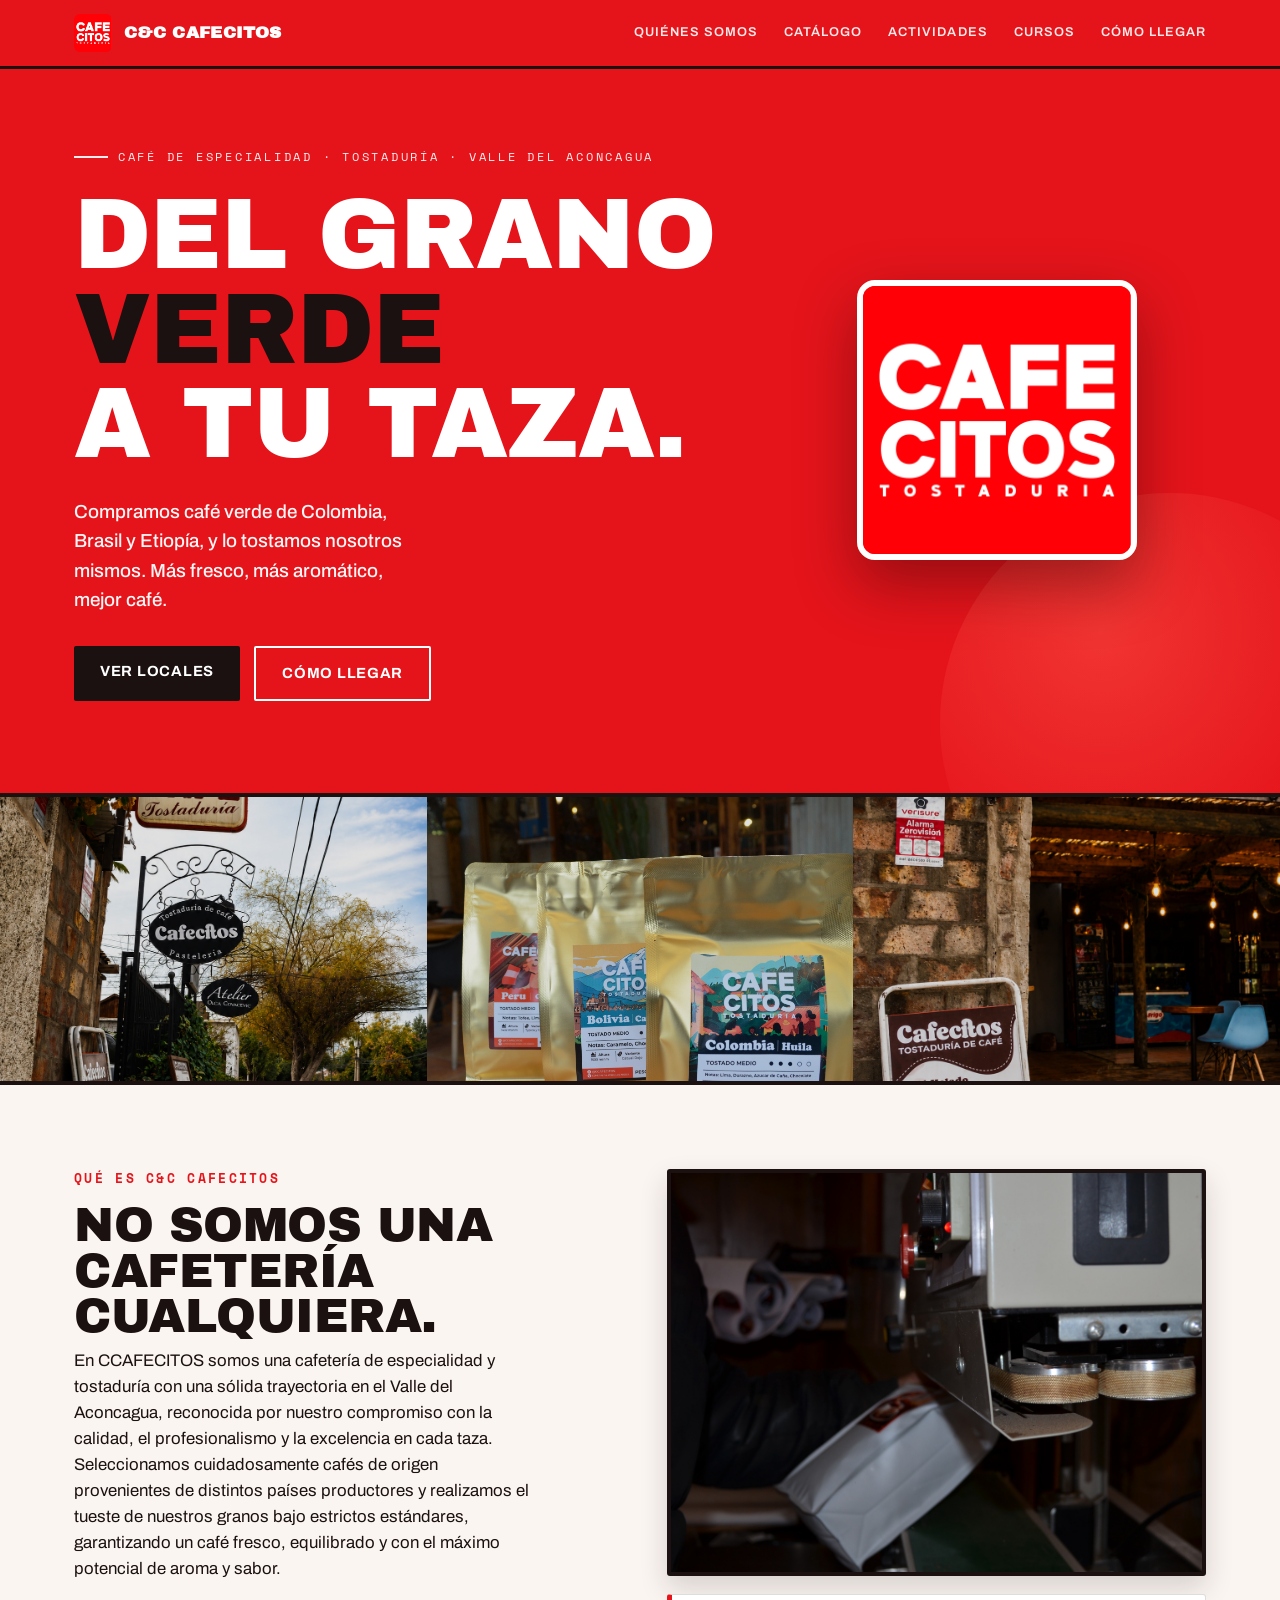
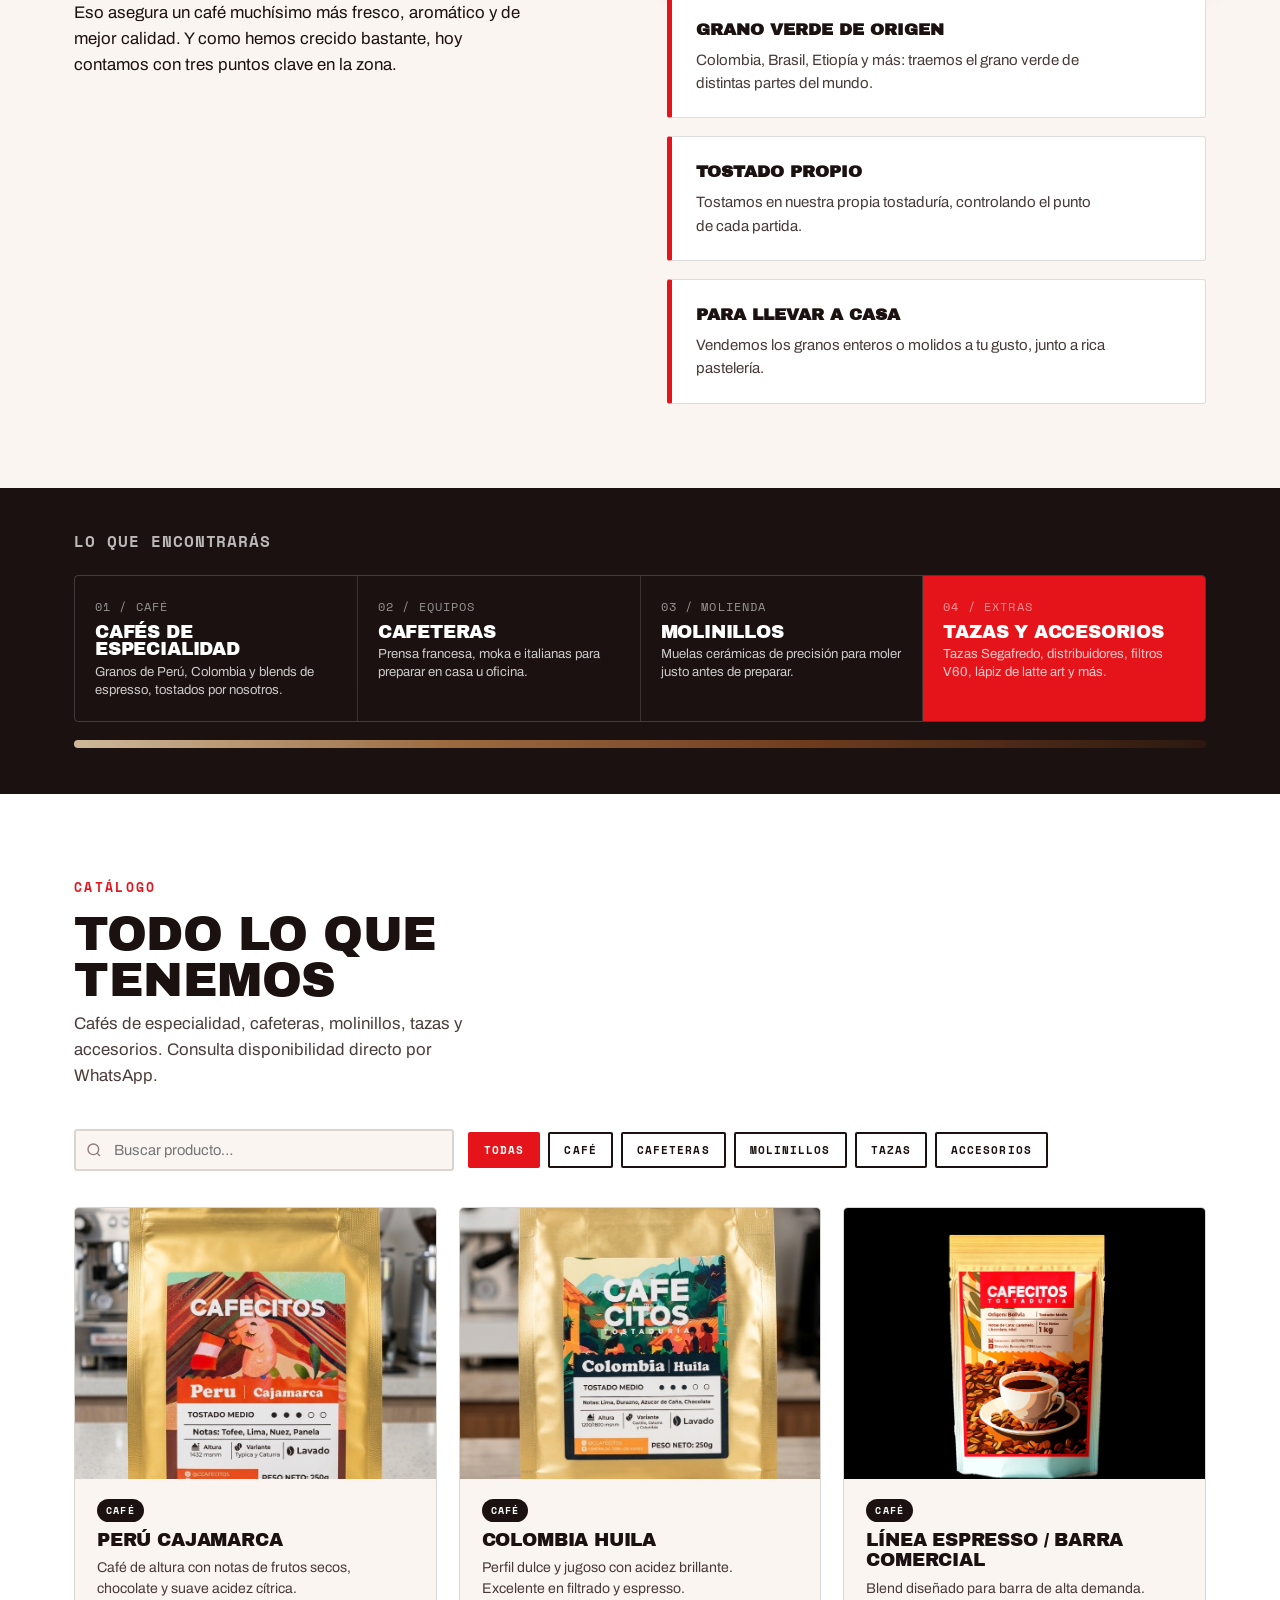
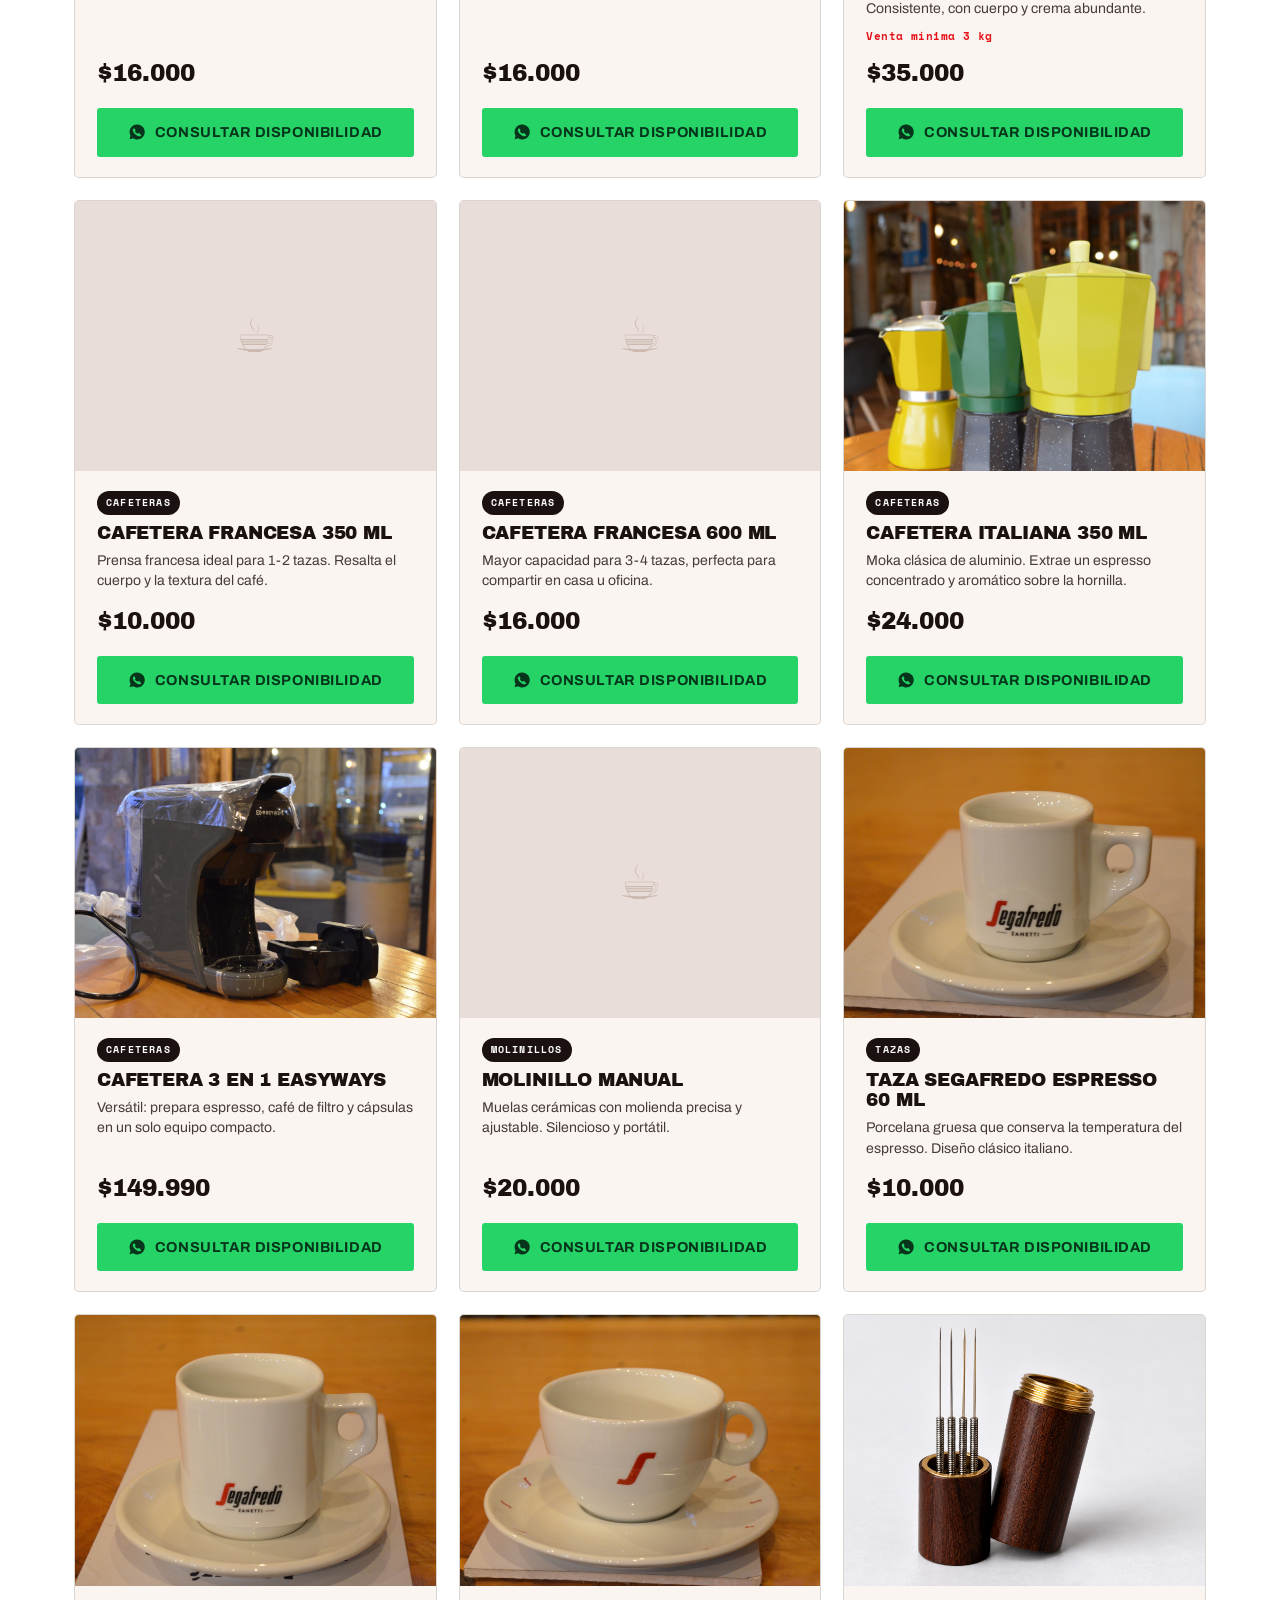
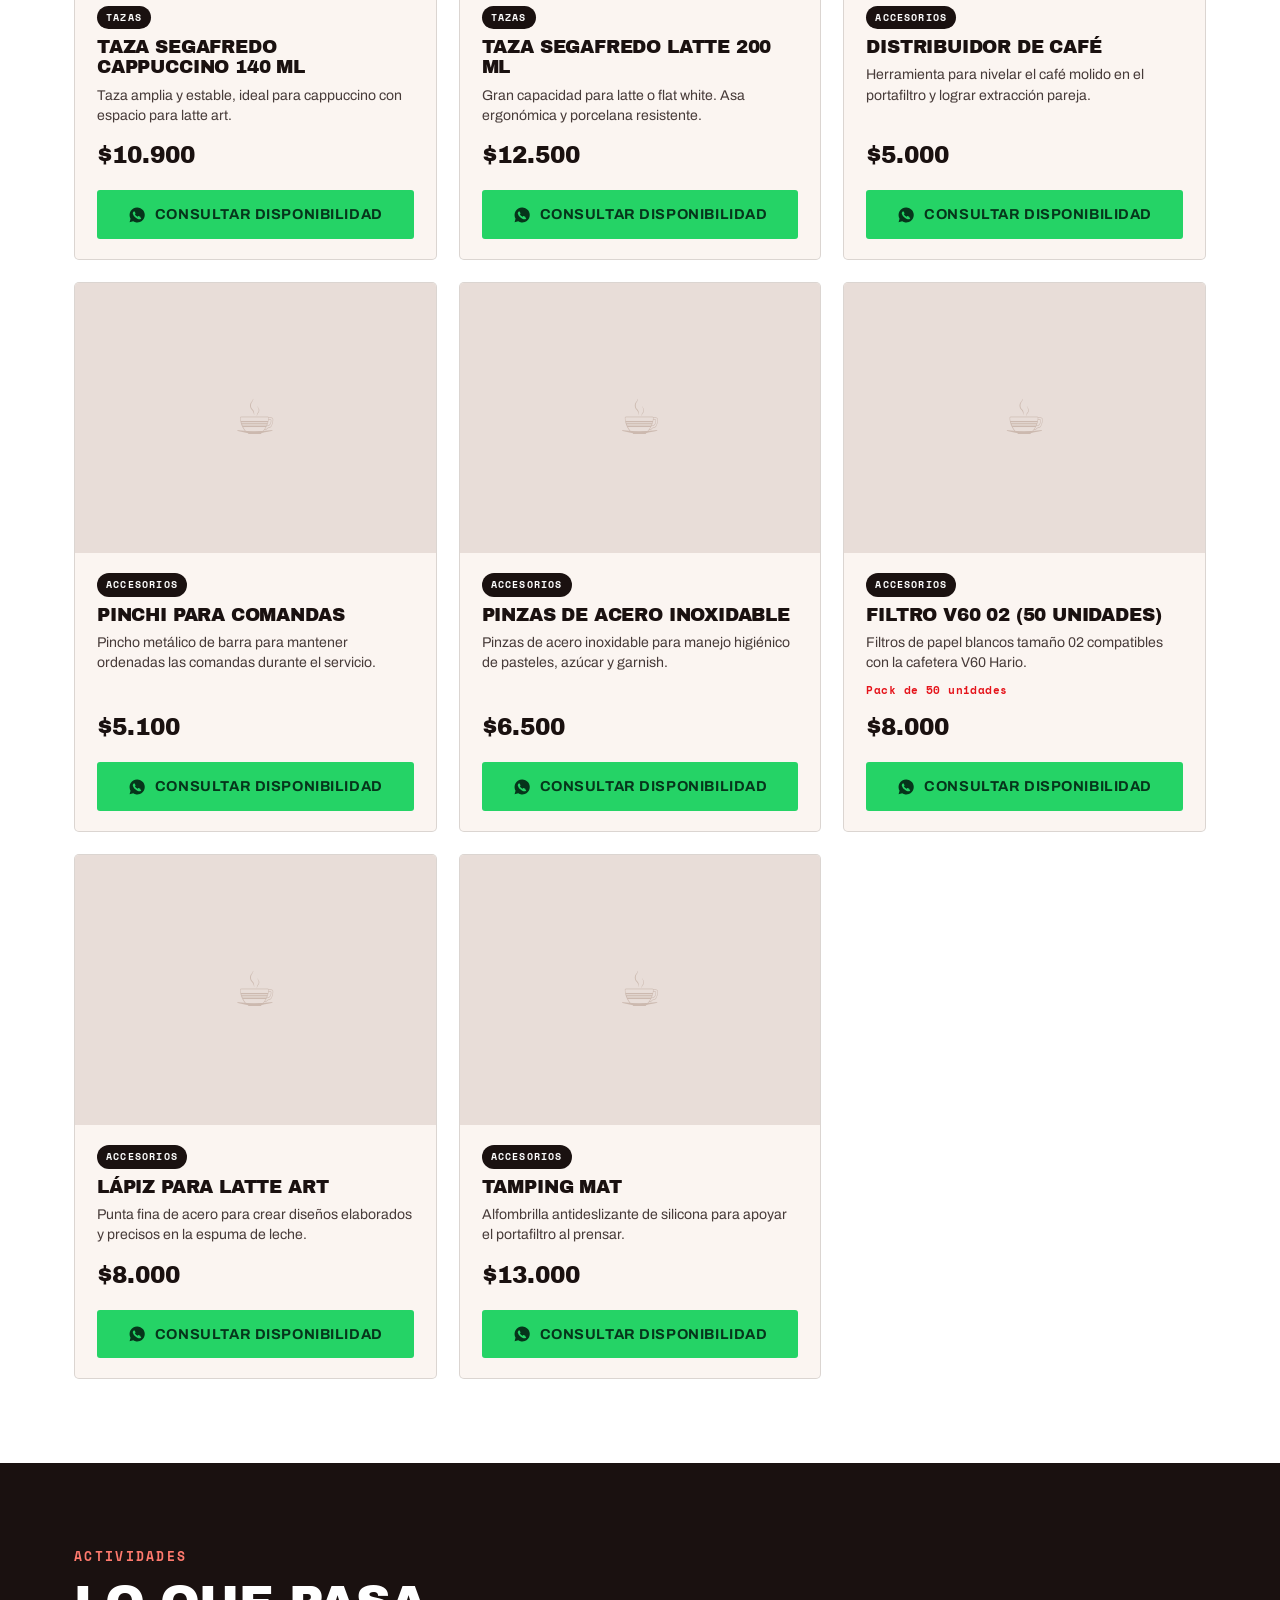
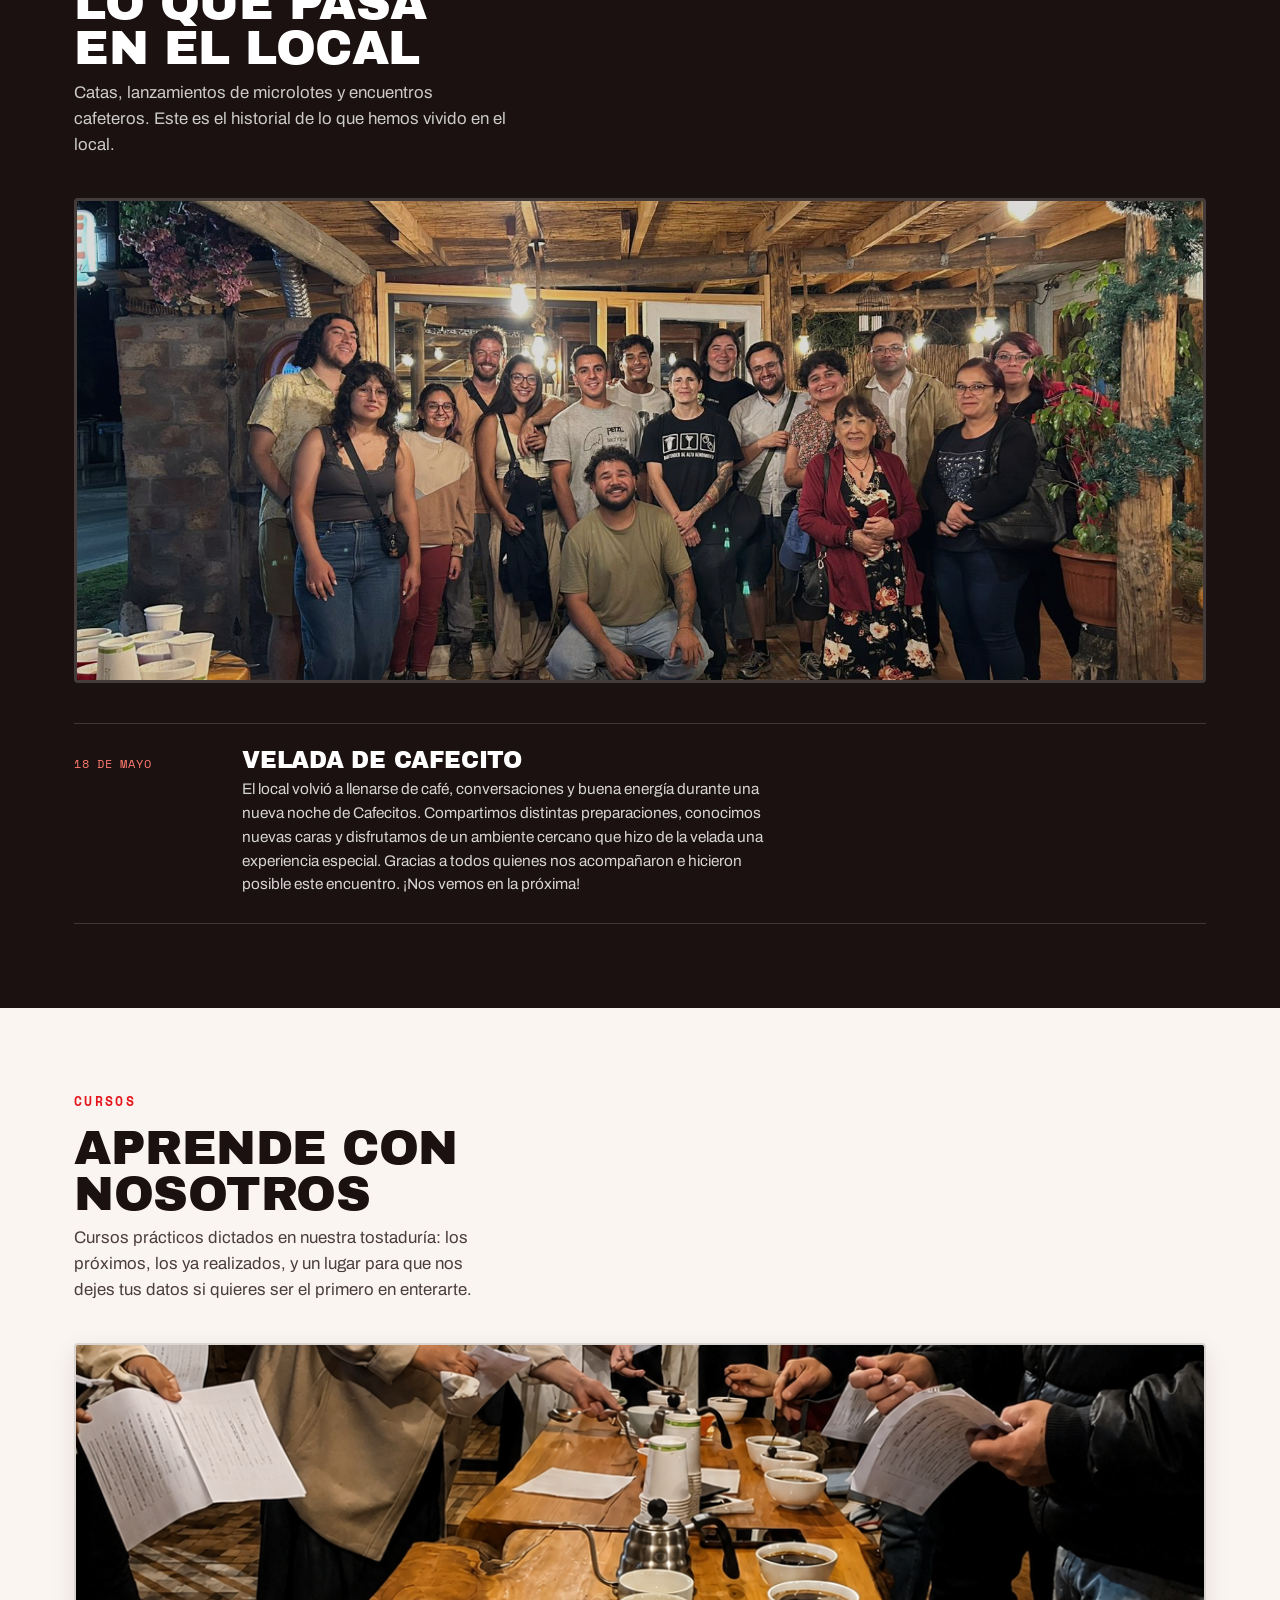
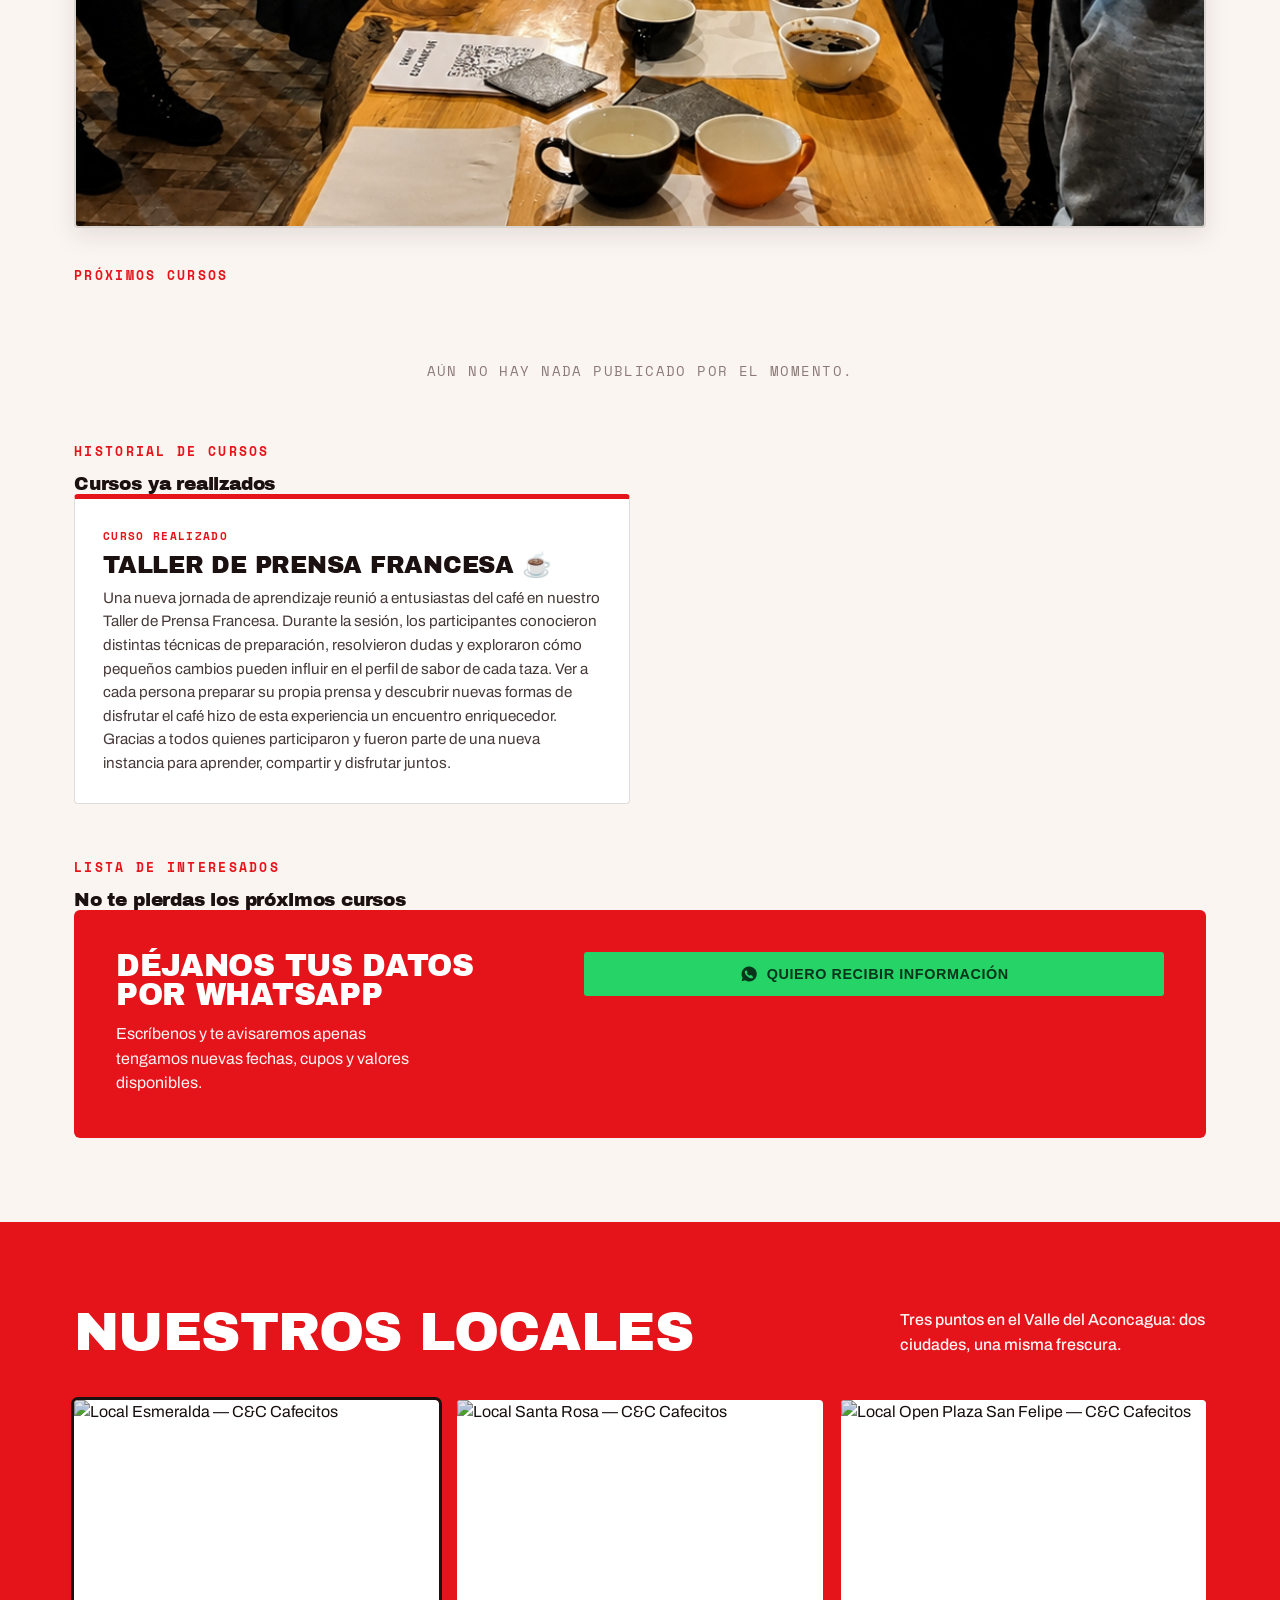
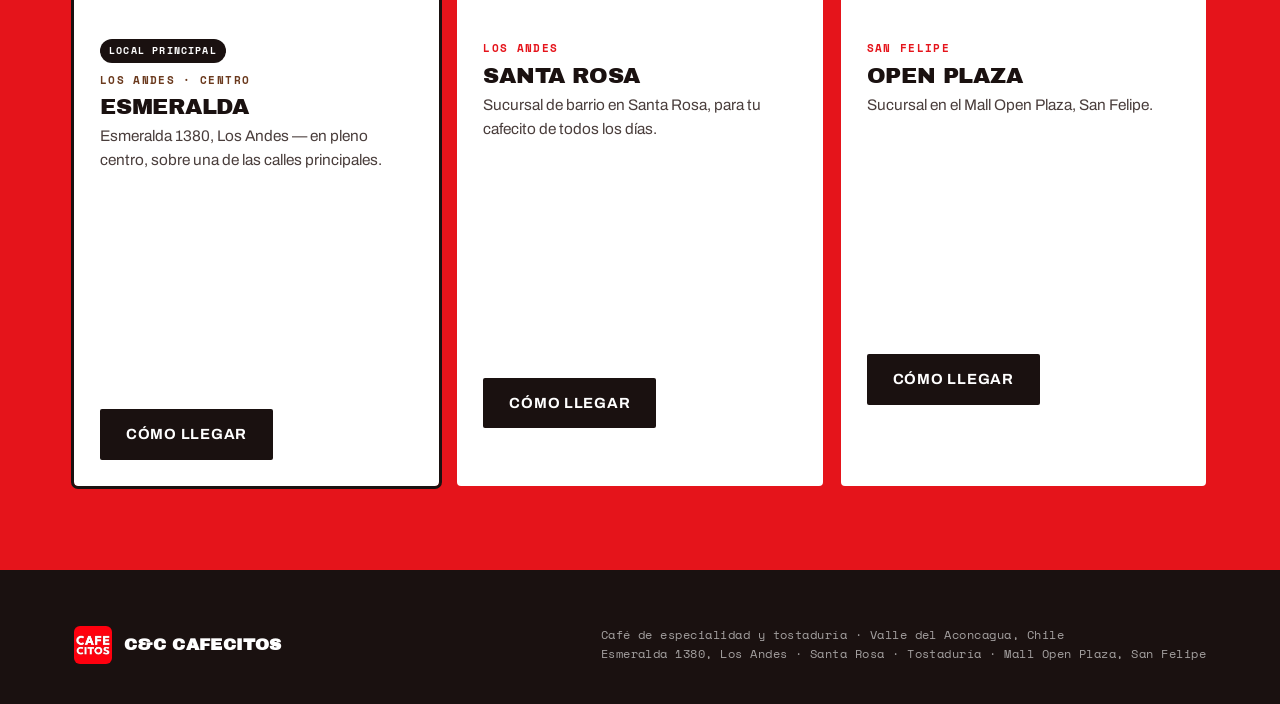
==== index.html @ e80a8861 "yea" ====
<!DOCTYPE html>
<html lang="es">
<head>
<meta charset="UTF-8">
<meta name="viewport" content="width=device-width, initial-scale=1.0">
<title>C&C Cafecitos — Café de especialidad y tostaduría · Valle del Aconcagua</title>
<link rel="preconnect" href="https://fonts.googleapis.com">
<link rel="preconnect" href="https://fonts.gstatic.com" crossorigin>
<link href="https://fonts.googleapis.com/css2?family=Archivo+Black&family=Archivo:wght@400;500;600;700&family=Space+Mono:wght@400;700&display=swap" rel="stylesheet">
<link rel="stylesheet" href="style.css">
  <link rel="icon" type="image/jpeg" href="LOGO.JPG">
</head>
<body>

<nav>
  <div class="wrap">
    <a href="#top" class="brandmark"><img src="LOGO.jpg" alt="CCafecitos"><b>C&amp;C&nbsp;CAFECITOS</b></a>
    <div class="navlinks">
      <a href="#somos">Quiénes somos</a>
      <a href="#catalogo">Catálogo</a>
      <a href="#actividades">Actividades</a>
      <a href="#cursos">Cursos</a>
      <a href="#locales">Cómo llegar</a>
    </div>
  </div>
</nav>


<header id="top">
  <div class="wrap hero-grid">
    <div>
      <div class="eyebrow">Café de especialidad · Tostaduría · Valle del Aconcagua</div>
      <h1><span>Del grano</span><span class="em">verde</span><span>a tu taza.</span></h1>
      <p class="lede">Compramos café verde de Colombia, Brasil y Etiopía, y lo tostamos nosotros mismos. Más fresco, más aromático, mejor café.</p>
      <div class="cta-row">
        <a href="#locales" class="btn btn-solid">Ver locales</a>
        <a href="#mapa" class="btn btn-ghost">Cómo llegar</a>
      </div>
    </div>
    <div class="hero-logo">
      <img src="LOGO.jpg"Logo C&C Cafecitos">
    </div>
  </div>
</header>

<!-- Franja fotográfica entre secciones — reemplaza cada src con tu imagen real -->
<div class="foto-franja" role="img" aria-label="Fotos de C&C Cafecitos">
  <figure>
    <img src="assets/fotos/tienda-01.png" alt="Tostaduría C&C Cafecitos" loading="lazy">
    <figcaption>Tostaduría</figcaption>
  </figure>
  <figure>
    <img src="assets/fotos/tienda-02.jpeg" alt="Interior del local Esmeralda" loading="lazy">
    <figcaption>Local Esmeralda</figcaption>
  </figure>
  <figure>
    <img src="assets/fotos/tienda-03.png" alt="Preparando un espresso en C&C Cafecitos" loading="lazy">
    <figcaption>Barra de espresso</figcaption>
  </figure>
</div>

<section class="section" id="somos">
  <div class="wrap about-grid">
    <div>
      <div class="kicker">Qué es C&amp;C Cafecitos</div>
      <h2>No somos una cafetería cualquiera.</h2>
      <p>En CCAFECITOS somos una cafetería de especialidad y tostaduría con una sólida trayectoria en el Valle del Aconcagua, reconocida por nuestro compromiso con la calidad, el profesionalismo y la excelencia en cada taza. Seleccionamos cuidadosamente cafés de origen provenientes de distintos países productores y realizamos el tueste de nuestros granos bajo estrictos estándares, garantizando un café fresco, equilibrado y con el máximo potencial de aroma y sabor.</p>
      <p>Eso asegura un café muchísimo más fresco, aromático y de mejor calidad. Y como hemos crecido bastante, hoy contamos con tres puntos clave en la zona.</p>
    </div>
    <div>
      <!-- Foto de la tienda — reemplaza src con tu imagen real -->
      <div class="about-foto">
        <img src="assets\fotos\tienda-barra.jpeg" alt="Barra de espresso en C&C Cafecitos" loading="lazy">
      </div>
      <div class="pillars">
        <div class="pill"><h4>Grano verde de origen</h4><p>Colombia, Brasil, Etiopía y más: traemos el grano verde de distintas partes del mundo.</p></div>
        <div class="pill"><h4>Tostado propio</h4><p>Tostamos en nuestra propia tostaduría, controlando el punto de cada partida.</p></div>
        <div class="pill"><h4>Para llevar a casa</h4><p>Vendemos los granos enteros o molidos a tu gusto, junto a rica pastelería.</p></div>
      </div>
    </div>
  </div>
</section>

<section class="origin">
  <div class="wrap">
    <h2>Lo que encontrarás</h2>
    <div class="track">
      <div class="stop"><div class="num">01 / CAFÉ</div><h3>Cafés de especialidad</h3><p>Granos de Perú, Colombia y blends de espresso, tostados por nosotros.</p></div>
      <div class="stop"><div class="num">02 / EQUIPOS</div><h3>Cafeteras</h3><p>Prensa francesa, moka e italianas para preparar en casa u oficina.</p></div>
      <div class="stop"><div class="num">03 / MOLIENDA</div><h3>Molinillos</h3><p>Muelas cerámicas de precisión para moler justo antes de preparar.</p></div>
      <div class="stop"><div class="num">04 / EXTRAS</div><h3>Tazas y accesorios</h3><p>Tazas Segafredo, distribuidores, filtros V60, lápiz de latte art y más.</p></div>
    </div>
    <div class="roastbar" title="Nuestro catálogo completo"></div>
  </div>
</section>

<!-- =====================================================
     CATÁLOGO — productos con búsqueda y filtros por categoría
     Las tarjetas se generan con JavaScript desde el array CATALOGO.
     Para agregar un producto nuevo, añade un objeto al array en el <script>.
     ===================================================== -->
<section class="catalogo" id="catalogo">
  <div class="wrap">
    <div class="sec-head">
      <div class="kicker">Catálogo</div>
      <h2>Todo lo que tenemos</h2>
      <p>Cafés de especialidad, cafeteras, molinillos, tazas y accesorios. Consulta disponibilidad directo por WhatsApp.</p>
    </div>

    <!-- Buscador y filtros de categoría -->
    <div class="cat-controls">
      <div class="cat-search-wrap">
        <svg viewBox="0 0 24 24" aria-hidden="true" focusable="false">
          <circle cx="11" cy="11" r="8"/>
          <line x1="21" y1="21" x2="16.65" y2="16.65"/>
        </svg>
        <input id="cat-search" class="cat-search" type="search"
          placeholder="Buscar producto…" aria-label="Buscar en el catálogo">
      </div>
      <div class="cat-filters" role="group" aria-label="Filtrar por categoría">
        <button class="cat-btn active" onclick="setCatFiltro('Todas',this)">Todas</button>
        <button class="cat-btn" onclick="setCatFiltro('Café',this)">Café</button>
        <button class="cat-btn" onclick="setCatFiltro('Cafeteras',this)">Cafeteras</button>
        <button class="cat-btn" onclick="setCatFiltro('Molinillos',this)">Molinillos</button>
        <button class="cat-btn" onclick="setCatFiltro('Tazas',this)">Tazas</button>
        <button class="cat-btn" onclick="setCatFiltro('Accesorios',this)">Accesorios</button>
      </div>
    </div>

    <!-- Las tarjetas se insertan aquí dinámicamente -->
    <div class="catalogo-grid" id="catalogo-grid" aria-live="polite"></div>
  </div>
</section>

<section class="actividades" id="actividades">
  <div class="wrap">
    <div class="sec-head">
      <div class="kicker" style="color:#ff7a6e">Actividades</div>
      <h2>Lo que pasa en el local</h2>
      <p>Catas, lanzamientos de microlotes y encuentros cafeteros. Este es el historial de lo que hemos vivido en el local.</p>
    </div>
    <!-- Foto panorámica — reemplaza src con tu imagen real -->
    <div class="act-foto">
      <img src="assets/fotos/tienda-cata.jpg" alt="Cata de cafés en C&C Cafecitos" loading="lazy">
    </div>
    <!-- ===================================================================
         HISTORIAL DE EVENTOS — se genera con JavaScript desde el array
         EVENTOS (al final del documento, dentro del <script>).
         Para agregar un nuevo evento, añade un objeto AL PRINCIPIO del
         array EVENTOS. No hace falta tocar este HTML.
         =================================================================== -->
    <div class="act-list" id="eventos-list" aria-live="polite"></div>
  </div>
</section>

<section class="cursos" id="cursos">
  <div class="wrap">
    <div class="sec-head">
      <div class="kicker">Cursos</div>
      <h2>Aprende con nosotros</h2>
      <p>Cursos prácticos dictados en nuestra tostaduría: los próximos, los ya realizados, y un lugar para que nos dejes tus datos si quieres ser el primero en enterarte.</p>
    </div>

    <!-- Foto panorámica — reemplaza src con tu imagen real -->
    <div class="cursos-foto">
      <img src="assets/fotos/tienda-cursos.jpg" alt="Curso de barismo en C&C Cafecitos" loading="lazy">
    </div>

    <!-- =====================================================================
         A. PRÓXIMOS CURSOS — se genera con JavaScript desde el array
         PROXIMOS_CURSOS (dentro del <script>, al final del documento).
         Si el array está vacío se muestra automáticamente el mensaje de
         "no hay cursos programados". Para agregar un curso nuevo, añade un
         objeto al array PROXIMOS_CURSOS. No hace falta tocar este HTML.
         ===================================================================== -->
    <div class="cursos-sub" id="proximos-cursos">
      <div class="cursos-sub-head">
        <div class="kicker">Próximos cursos</div>
      </div>
      <div id="proximos-cursos-wrap" aria-live="polite"></div>
    </div>

    <!-- =====================================================================
         B. HISTORIAL DE CURSOS — se genera con JavaScript desde el array
         HISTORIAL_CURSOS. Para agregar un curso realizado, añade un objeto
         AL PRINCIPIO del array HISTORIAL_CURSOS. No hace falta tocar este HTML.
         ===================================================================== -->
    <div class="cursos-sub" id="historial-cursos">
      <div class="cursos-sub-head">
        <div class="kicker">Historial de cursos</div>
        <h3>Cursos ya realizados</h3>
      </div>
      <div class="curso-grid" id="historial-cursos-grid" aria-live="polite"></div>
    </div>

    <!-- =====================================================================
         C. LISTA DE INTERESADOS — botón grande de WhatsApp con mensaje
         predefinido. El número se edita en la constante WHATSAPP del script.
         ===================================================================== -->
    <div class="cursos-sub" id="interesados">
      <div class="cursos-sub-head">
        <div class="kicker">Lista de interesados</div>
        <h3>No te pierdas los próximos cursos</h3>
      </div>
      <div class="form-card cta">
        <div class="intro">
          <h3>Déjanos tus datos por WhatsApp</h3>
          <p>Escríbenos y te avisaremos apenas tengamos nuevas fechas, cupos y valores disponibles.</p>
        </div>
        <button class="wa block" onclick="interesCursos()">
          <svg viewBox="0 0 24 24"><path d="M12 2a10 10 0 0 0-8.6 15l-1.3 4.7 4.8-1.3A10 10 0 1 0 12 2zm5.8 14.2c-.2.7-1.4 1.3-2 1.4-.5.1-1.1.1-1.8-.1-.4-.1-1-.3-1.6-.6-2.9-1.2-4.7-4.1-4.9-4.3-.1-.2-1.1-1.5-1.1-2.8 0-1.3.7-2 .9-2.2.2-.3.5-.3.7-.3h.5c.2 0 .4 0 .6.5l.8 1.9c.1.2.1.3 0 .5l-.4.6c-.1.2-.3.3-.1.6.1.3.6 1 1.3 1.6.9.8 1.6 1 1.9 1.2.3.1.4.1.6-.1l.6-.7c.2-.2.3-.2.5-.1l1.8.9c.3.1.4.2.5.3.1.2.1.6-.1 1.3z"/></svg>
          Quiero recibir información
        </button>
      </div>
    </div>
  </div>
</section>

<section class="locales" id="locales">
  <a id="mapa" style="display:block;position:relative;top:-80px;visibility:hidden"></a>
  <div class="wrap">
    <div class="head">
      <h2>Nuestros locales</h2>
      <p>Tres puntos en el Valle del Aconcagua: dos ciudades, una misma frescura.</p>
    </div>
    <div class="cards locales-3">

      <div class="card flag has-foto">
        <img class="card-foto" src="assets/fotos/local-esmeralda.jpg" alt="Local Esmeralda — C&C Cafecitos" loading="lazy">
        <div class="card-body">
          <span class="badge">Local principal</span>
          <div class="tag">Los Andes · Centro</div>
          <h3>Esmeralda</h3>
          <div class="addr">Esmeralda 1380, Los Andes — en pleno centro, sobre una de las calles principales.</div>
          <div class="local-map-embed">
            <iframe
              src="https://www.google.com/maps?q=Esmeralda%201380%2C%20Los%20Andes%2C%20Chile&output=embed"
              loading="lazy" referrerpolicy="no-referrer-when-downgrade"
              title="Mapa local Esmeralda 1380, Los Andes"></iframe>
          </div>
          <a class="btn btn-solid local-dir-btn" href="https://www.google.com/maps/dir/?api=1&destination=Esmeralda+1380,+Los+Andes,+Chile" target="_blank" rel="noopener">Cómo llegar</a>
        </div>
      </div>

      <div class="card has-foto">
        <img class="card-foto" src="assets/fotos/local-santarosa.jpg" alt="Local Santa Rosa — C&C Cafecitos" loading="lazy">
        <div class="card-body">
          <div class="tag">Los Andes</div>
          <h3>Santa Rosa</h3>
          <div class="addr">Sucursal de barrio en Santa Rosa, para tu cafecito de todos los días.</div>
          <div class="local-map-embed">
            <iframe
              src="https://www.google.com/maps?q=C%26C+Cafecitos+Santa+Rosa+Los+Andes+Chile&output=embed"
              loading="lazy" referrerpolicy="no-referrer-when-downgrade"
              title="Mapa local Santa Rosa, Los Andes"></iframe>
          </div>
          <a class="btn btn-solid local-dir-btn" href="https://www.google.com/maps/dir/?api=1&destination=C%26C+Cafecitos+Santa+Rosa+Los+Andes+Chile" target="_blank" rel="noopener">Cómo llegar</a>
        </div>
      </div>

      <div class="card has-foto">
        <img class="card-foto" src="assets/fotos/local-openplaza.jpg" alt="Local Open Plaza San Felipe — C&C Cafecitos" loading="lazy">
        <div class="card-body">
          <div class="tag">San Felipe</div>
          <h3>Open Plaza</h3>
          <div class="addr">Sucursal en el Mall Open Plaza, San Felipe.</div>
          <div class="local-map-embed">
            <iframe
              src="https://www.google.com/maps?q=Mall+Open+Plaza+San+Felipe+Chile&output=embed"
              loading="lazy" referrerpolicy="no-referrer-when-downgrade"
              title="Mapa Mall Open Plaza, San Felipe"></iframe>
          </div>
          <a class="btn btn-solid local-dir-btn" href="https://www.google.com/maps/dir/?api=1&destination=Mall+Open+Plaza,+San+Felipe,+Chile" target="_blank" rel="noopener">Cómo llegar</a>
        </div>
      </div>

    </div>
  </div>
</section>

<footer>
  <div class="wrap foot-grid">
    <a href="#top" class="brandmark"><img src="[data-uri]" alt="C&C Cafecitos"><b>C&amp;C CAFECITOS</b></a>
    <div class="small">Café de especialidad y tostaduría · Valle del Aconcagua, Chile<br>Esmeralda 1380, Los Andes · Santa Rosa · Tostaduría · Mall Open Plaza, San Felipe</div>
  </div>
</footer>

<script>
  /* === CONFIGURA AQUÍ TU NÚMERO DE WHATSAPP ===
     Formato internacional sin "+", sin espacios. Chile = 56 + 9 + número.
     Ejemplo: +56 9 1234 5678  ->  '56912345678'                        */
  const WHATSAPP = '56959645371';

  function abrirWA(texto){
    window.open('https://wa.me/' + WHATSAPP + '?text=' + encodeURIComponent(texto), '_blank');
  }
  function pedir(producto){
    abrirWA('¡Hola C&C Cafecitos! Quiero comprar: ' + producto + '. ¿Cómo coordinamos retiro o despacho?');
  }
  function infoCurso(curso){
    abrirWA('¡Hola C&C Cafecitos! Me interesa el curso "' + curso + '". ¿Me cuentan fechas, valor y cupos?');
  }
  /* Botón de la "Lista de interesados": mensaje predefinido y fijo */
  function interesCursos(){
    abrirWA('Hola, me gustaría recibir información sobre los próximos cursos de Cafecitos.');
  }

/* =====================================================
   HISTORIAL DE EVENTOS — array de eventos del local
   Para agregar un evento nuevo, añade un objeto AL PRINCIPIO
   del array (el más reciente siempre va primero):
   {
     fecha:       "Mes AAAA",
     titulo:      "Nombre del evento",
     descripcion: "Breve relato de lo vivido en el evento."
   }
   ===================================================== */
const EVENTOS = [
  {
    fecha:       '18 de mayo',
    titulo:      'Velada de Cafecito',
    descripcion: 'El local volvió a llenarse de café, conversaciones y buena energía durante una nueva noche de Cafecitos. Compartimos distintas preparaciones, conocimos nuevas caras y disfrutamos de un ambiente cercano que hizo de la velada una experiencia especial. Gracias a todos quienes nos acompañaron e hicieron posible este encuentro. ¡Nos vemos en la próxima!'
  }
];

/* Genera el historial de eventos dentro de #eventos-list */
function renderEventos(){
  const cont = document.getElementById('eventos-list');
  cont.innerHTML = EVENTOS.map(function(e){
    return '<div class="act">'
      +   '<div class="when">' + e.fecha + '</div>'
      +   '<div>'
      +     '<h3>' + e.titulo + '</h3>'
      +     '<p>' + e.descripcion + '</p>'
      +   '</div>'
      + '</div>';
  }).join('');
}

/* =====================================================
   PRÓXIMOS CURSOS — array de cursos programados
   Si el array queda vacío ( [] ), se muestra automáticamente
   el mensaje "no tenemos cursos programados".
   Para agregar un curso nuevo, añade un objeto con este formato:
   {
     lvl:         "Nivel inicial" | "Nivel intermedio" | "Avanzado",
     titulo:      "Nombre del curso",
     descripcion: "Breve descripción del curso.",
     facts:       [ ["Etiqueta","Valor"], ["Etiqueta","Valor"] ]
   }
   ===================================================== */
const PROXIMOS_CURSOS = [];

/* Genera los próximos cursos, o el mensaje vacío si no hay ninguno */
function renderProximosCursos(){
  const wrap = document.getElementById('proximos-cursos-wrap');

  if(PROXIMOS_CURSOS.length === 0){
    wrap.innerHTML = '<p class="cat-empty">Aún no hay nada publicado por el momento.</p>';
    return;
  }

  wrap.innerHTML = '<div class="curso-grid">' + PROXIMOS_CURSOS.map(function(c){
    var factsHtml = c.facts.map(function(f){
      return '<span>' + f[0] + ' <b>' + f[1] + '</b></span>';
    }).join('');
    var tituloEscapado = c.titulo.replace(/'/g, "\\'");

    return '<div class="curso">'
      +   '<div class="lvl">' + c.lvl + '</div>'
      +   '<h3>' + c.titulo + '</h3>'
      +   '<p>' + c.descripcion + '</p>'
      +   '<div class="facts">' + factsHtml + '</div>'
      +   '<button class="wa" onclick="infoCurso(\'' + tituloEscapado + '\')">'
      +     _WA_SVG + ' Más info'
      +   '</button>'
      + '</div>';
  }).join('') + '</div>';
}

/* =====================================================
   HISTORIAL DE CURSOS — cursos ya realizados
   Para agregar un curso realizado, añade un objeto AL PRINCIPIO
   del array (el más reciente siempre va primero):
   {
     titulo:      "Nombre del curso",
     descripcion: "Breve relato de cómo fue el curso."
   }
   ===================================================== */
const HISTORIAL_CURSOS = [
  {
    titulo:      'Taller de Prensa Francesa ☕',
    descripcion: 'Una nueva jornada de aprendizaje reunió a entusiastas del café en nuestro Taller de Prensa Francesa. Durante la sesión, los participantes conocieron distintas técnicas de preparación, resolvieron dudas y exploraron cómo pequeños cambios pueden influir en el perfil de sabor de cada taza. Ver a cada persona preparar su propia prensa y descubrir nuevas formas de disfrutar el café hizo de esta experiencia un encuentro enriquecedor. Gracias a todos quienes participaron y fueron parte de una nueva instancia para aprender, compartir y disfrutar juntos.'
  }
];

/* Genera el historial de cursos dentro de #historial-cursos-grid */
function renderHistorialCursos(){
  const grid = document.getElementById('historial-cursos-grid');
  grid.innerHTML = HISTORIAL_CURSOS.map(function(c){
    return '<div class="curso">'
      +   '<div class="lvl">Curso realizado</div>'
      +   '<h3>' + c.titulo + '</h3>'
      +   '<p>' + c.descripcion + '</p>'
      + '</div>';
  }).join('');
}

/* =====================================================
   CATÁLOGO — array de productos
   Para agregar un producto nuevo, añade un objeto con este formato:
   {
     nombre:      "Nombre del producto",
     categoria:   "Café" | "Cafeteras" | "Molinillos" | "Tazas" | "Accesorios",
     descripcion: "Breve descripción del producto.",
     precio:      "$XX.XXX",
     imagen:      "assets/catalogo/nombre-del-archivo.jpg",
     nota:        "Texto adicional opcional (ej: venta mínima, pack, etc.)"
   }
   ===================================================== */
const CATALOGO = [

  /* — CAFÉS — */
  {
    nombre:      'Perú Cajamarca',
    categoria:   'Café',
    descripcion: 'Café de altura con notas de frutos secos, chocolate y suave acidez cítrica.',
    precio:      '$16.000',
    imagen:      'assets/fotos/perucajamarca.jpeg',
    nota:        ''
  },
  {
    nombre:      'Colombia Huila',
    categoria:   'Café',
    descripcion: 'Perfil dulce y jugoso con acidez brillante. Excelente en filtrado y espresso.',
    precio:      '$16.000',
    imagen:      'assets/fotos/colombiahuila.jpeg',
    nota:        ''
  },
  {
    nombre:      'Línea Espresso / Barra Comercial',
    categoria:   'Café',
    descripcion: 'Blend diseñado para barra de alta demanda. Consistente, con cuerpo y crema abundante.',
    precio:      '$35.000',
    imagen:      'assets/fotos/cafebolivia2.jpeg',
    nota:        'Venta mínima 3 kg'
  },

  /* — CAFETERAS — */
  {
    nombre:      'Cafetera Francesa 350 ml',
    categoria:   'Cafeteras',
    descripcion: 'Prensa francesa ideal para 1-2 tazas. Resalta el cuerpo y la textura del café.',
    precio:      '$10.000',
    imagen:      'https://amazonaws.ipos.mx/fotos/4135/producto/m_t_ebe4a63bec6143b4ab206f293e58f546_29012026080558.jpg',
    nota:        ''
  },
  {
    nombre:      'Cafetera Francesa 600 ml',
    categoria:   'Cafeteras',
    descripcion: 'Mayor capacidad para 3-4 tazas, perfecta para compartir en casa u oficina.',
    precio:      '$16.000',
    imagen:      'https://http2.mlstatic.com/D_NQ_NP_661719-MLC92294471218_092025-O.webp',
    nota:        ''
  },
  {
    nombre:      'Cafetera Italiana 350 ml',
    categoria:   'Cafeteras',
    descripcion: 'Moka clásica de aluminio. Extrae un espresso concentrado y aromático sobre la hornilla.',
    precio:      '$24.000',
    imagen:      'assets/fotos/cafeteraitaliana.jpeg',
    nota:        ''
  },
  {
    nombre:      'Cafetera 3 en 1 EasyWays ',
    categoria:   'Cafeteras',
    descripcion: 'Versátil: prepara espresso, café de filtro y cápsulas en un solo equipo compacto.',
    precio:      '$149.990',
    imagen:      'assets/fotos/cafetera3en1.jpeg',
    nota:        ''
  },

  /* — MOLINILLOS — */
  {
    nombre:      'Molinillo Manual',
    categoria:   'Molinillos',
    descripcion: 'Muelas cerámicas con molienda precisa y ajustable. Silencioso y portátil.',
    precio:      '$20.000',
    imagen:      'https://http2.mlstatic.com/D_Q_NP_825118-MLU73695808151_122023-O.webp',
    nota:        ''
  },

  /* — TAZAS — */
  {
    nombre:      'Taza Segafredo Espresso 60 ml',
    categoria:   'Tazas',
    descripcion: 'Porcelana gruesa que conserva la temperatura del espresso. Diseño clásico italiano.',
    precio:      '$10.000',
    imagen:      'assets/fotos/tazaz60ml.jpeg',
    nota:        ''
  },
  {
    nombre:      'Taza Segafredo Cappuccino 140 ml',
    categoria:   'Tazas',
    descripcion: 'Taza amplia y estable, ideal para cappuccino con espacio para latte art.',
    precio:      '$10.900',
    imagen:      'assets/fotos/tazaz140ml.jpeg',
    nota:        ''
  },
  {
    nombre:      'Taza Segafredo Latte 200 ml',
    categoria:   'Tazas',
    descripcion: 'Gran capacidad para latte o flat white. Asa ergonómica y porcelana resistente.',
    precio:      '$12.500',
    imagen:      'assets/fotos/tazaz200ml.jpeg',
    nota:        ''
  },

  /* — ACCESORIOS — */
  {
    nombre:      'Distribuidor de café',
    categoria:   'Accesorios',
    descripcion: 'Herramienta para nivelar el café molido en el portafiltro y lograr extracción pareja.',
    precio:      '$5.000',
    imagen:      'assets/fotos/dcafe.png',
    nota:        ''
  },
  {
    nombre:      'Pinchi para comandas',
    categoria:   'Accesorios',
    descripcion: 'Pincho metálico de barra para mantener ordenadas las comandas durante el servicio.',
    precio:      '$5.100',
    imagen:      'https://http2.mlstatic.com/D_NQ_NP_972810-CBT111421779033_052026-O.webp',
    nota:        ''
  },
  {
    nombre:      'Pinzas de acero inoxidable',
    categoria:   'Accesorios',
    descripcion: 'Pinzas de acero inoxidable para manejo higiénico de pasteles, azúcar y garnish.',
    precio:      '$6.500',
    imagen:      'https://http2.mlstatic.com/D_Q_NP_727244-CBT83891323164_042025-O.webp',
    nota:        ''
  },
  {
    nombre:      'Filtro V60 02 (50 unidades)',
    categoria:   'Accesorios',
    descripcion: 'Filtros de papel blancos tamaño 02 compatibles con la cafetera V60 Hario.',
    precio:      '$8.000',
    imagen:      'https://http2.mlstatic.com/D_NQ_NP_840187-MLB109976369019_042026-O.webp',
    nota:        'Pack de 50 unidades'
  },
  {
    nombre:      'Lápiz para Latte Art',
    categoria:   'Accesorios',
    descripcion: 'Punta fina de acero para crear diseños elaborados y precisos en la espuma de leche.',
    precio:      '$8.000',
    imagen:      'https://http2.mlstatic.com/D_Q_NP_2X_809445-CBT110726976767_042026-P.webp',
    nota:        ''
  },
  {
    nombre:      'Tamping Mat',
    categoria:   'Accesorios',
    descripcion: 'Alfombrilla antideslizante de silicona para apoyar el portafiltro al prensar.',
    precio:      '$13.000',
    imagen:      'https://http2.mlstatic.com/D_Q_NP_2X_989433-MLC94389061597_102025-P.webp',
    nota:        ''
  }
];

  /* SVG de WhatsApp reutilizado en cada tarjeta */
  const _WA_SVG = '<svg viewBox="0 0 24 24"><path d="M12 2a10 10 0 0 0-8.6 15l-1.3 4.7 4.8-1.3A10 10 0 1 0 12 2zm5.8 14.2c-.2.7-1.4 1.3-2 1.4-.5.1-1.1.1-1.8-.1-.4-.1-1-.3-1.6-.6-2.9-1.2-4.7-4.1-4.9-4.3-.1-.2-1.1-1.5-1.1-2.8 0-1.3.7-2 .9-2.2.2-.3.5-.3.7-.3h.5c.2 0 .4 0 .6.5l.8 1.9c.1.2.1.3 0 .5l-.4.6c-.1.2-.3.3-.1.6.1.3.6 1 1.3 1.6.9.8 1.6 1 1.9 1.2.3.1.4.1.6-.1l.6-.7c.2-.2.3-.2.5-.1l1.8.9c.3.1.4.2.5.3.1.2.1.6-.1 1.3z"/></svg>';

  /* Estado del filtro y la búsqueda */
  let _catFiltro   = 'Todas';
  let _catBusqueda = '';

  /* Elimina tildes para comparar sin acentos */
  function _sinTildes(str){
    return str.toLowerCase().normalize('NFD').replace(/[̀-ͯ]/g,'');
  }

  /* Genera y muestra las tarjetas según el filtro y búsqueda actuales */
  function renderCatalogo(){
    const grid    = document.getElementById('catalogo-grid');
    const termino = _sinTildes(_catBusqueda);

    const filtrados = CATALOGO.filter(function(p){
      const coincideCategoria = _catFiltro === 'Todas' || p.categoria === _catFiltro;
      const texto = _sinTildes(p.nombre + ' ' + p.descripcion + ' ' + p.categoria);
      const coincideBusqueda  = !termino || texto.includes(termino);
      return coincideCategoria && coincideBusqueda;
    });

    if(filtrados.length === 0){
      grid.innerHTML = '<p class="cat-empty">No se encontraron productos para esa búsqueda.</p>';
      return;
    }

    grid.innerHTML = filtrados.map(function(p){
      /* Mensaje de WhatsApp con el nombre del producto */
      var msg = encodeURIComponent(
        'Hola, vi el producto *' + p.nombre + '* en su catálogo. ¿Está disponible? ¿Cuál es su precio actualizado?'
      );
      /* Nota opcional (ej: venta mínima, pack de unidades) */
      var notaHtml = p.nota ? '<p class="cat-nota">' + p.nota + '</p>' : '';
      /* Imagen con fallback cuando el archivo aún no existe */
      var imgHtml  = '<img src="' + p.imagen + '" alt="' + p.nombre + '" loading="lazy" '
        + 'onerror="this.style.display=\'none\';this.nextElementSibling.style.display=\'flex\'">'
        + '<div class="img-placeholder">☕</div>';

      return '<article class="cat-card">'
        + '<div class="img-wrap">' + imgHtml + '</div>'
        + '<div class="cat-body">'
        +   '<span class="cat-tag-badge">' + p.categoria + '</span>'
        +   '<h3>' + p.nombre + '</h3>'
        +   '<p class="cat-desc">' + p.descripcion + '</p>'
        +   notaHtml
        +   '<p class="cat-price">' + p.precio + '</p>'
        +   '<a class="wa" href="https://wa.me/' + WHATSAPP + '?text=' + msg + '" '
        +     'target="_blank" rel="noopener">'
        +     _WA_SVG + ' Consultar disponibilidad'
        +   '</a>'
        + '</div>'
        + '</article>';
    }).join('');
  }

  /* Cambia el filtro de categoría activo */
  function setCatFiltro(categoria, btnEl){
    _catFiltro = categoria;
    document.querySelectorAll('.cat-btn').forEach(function(b){ b.classList.remove('active'); });
    btnEl.classList.add('active');
    renderCatalogo();
  }

  /* Inicializar catálogo al cargar la página */
  document.addEventListener('DOMContentLoaded', function(){
    renderEventos();
    renderProximosCursos();
    renderHistorialCursos();
    renderCatalogo();

    /* Buscador con pequeño debounce para no re-renderizar en cada tecla */
    var searchInput  = document.getElementById('cat-search');
    var debounceTimer;
    searchInput.addEventListener('input', function(){
      clearTimeout(debounceTimer);
      debounceTimer = setTimeout(function(){
        _catBusqueda = searchInput.value.trim();
        renderCatalogo();
      }, 220);
    });
  });
</script>
</body>
</html>
---- style.css ----
:root{
    --red:#E5141B;
    --red-deep:#B00C12;
    --white:#FFFFFF;
    --paper:#FBF5F1;
    --ink:#1A1110;
    --roast:#6B3A1E;
    --line:rgba(26,17,16,.14);
  }
  *{margin:0;padding:0;box-sizing:border-box}
  html{scroll-behavior:smooth}
  body{
    font-family:'Archivo',system-ui,sans-serif;
    background:var(--paper);
    color:var(--ink);
    line-height:1.55;
    -webkit-font-smoothing:antialiased;
    overflow-x:hidden;
  }
  .wrap{max-width:1180px;margin:0 auto;padding:0 24px}
  h1,h2,h3,.display{font-family:'Archivo Black',sans-serif;font-weight:400;letter-spacing:-.01em;line-height:.95}
  .mono{font-family:'Space Mono',monospace}

  /* NAV */
  nav{position:sticky;top:0;z-index:50;background:var(--red);color:var(--white);
    border-bottom:3px solid var(--ink)}
  nav .wrap{display:flex;align-items:center;justify-content:space-between;height:66px}
  .brandmark{display:flex;align-items:center;gap:12px;text-decoration:none;color:var(--white)}
  .brandmark img{width:38px;height:38px;border-radius:6px;display:block}
  .brandmark b{font-family:'Archivo Black';font-size:1.05rem;letter-spacing:.02em}
  .navlinks{display:flex;gap:26px}
  .navlinks a{color:var(--white);text-decoration:none;font-weight:600;font-size:.8rem;
    text-transform:uppercase;letter-spacing:.08em;opacity:.9;transition:opacity .2s}
  .navlinks a:hover{opacity:1;text-decoration:underline;text-underline-offset:5px}
  @media(max-width:680px){.navlinks{display:none}}

  /* HERO */
  header{background:var(--red);color:var(--white);position:relative;overflow:hidden;
    padding:78px 0 92px}
  header::after{content:"";position:absolute;right:-120px;bottom:-160px;width:460px;height:460px;
    border-radius:50%;background:radial-gradient(circle at 35% 30%,#ff5b4d,transparent 62%);opacity:.45}
  .hero-grid{display:grid;grid-template-columns:1.45fr .9fr;gap:40px;align-items:center;position:relative;z-index:2}
  .eyebrow{font-family:'Space Mono';font-size:.78rem;letter-spacing:.22em;text-transform:uppercase;
    opacity:.92;margin-bottom:22px;display:flex;align-items:center;gap:10px}
  .eyebrow::before{content:"";width:34px;height:2px;background:var(--white)}
  header h1{font-size:clamp(3rem,8.5vw,6.2rem);text-transform:uppercase}
  header h1 span{display:block}
  header h1 .em{color:var(--ink)}
  .lede{font-size:1.18rem;max-width:30ch;margin:26px 0 32px;opacity:.96;font-weight:500}
  .cta-row{display:flex;gap:14px;flex-wrap:wrap}
  .btn{font-weight:700;text-decoration:none;padding:14px 26px;border-radius:2px;font-size:.92rem;
    text-transform:uppercase;letter-spacing:.05em;transition:transform .15s,box-shadow .15s;display:inline-block}
  .btn-solid{background:var(--ink);color:var(--white)}
  .btn-ghost{background:transparent;color:var(--white);border:2px solid var(--white)}
  .btn:hover{transform:translateY(-2px)}
  .btn-ghost:hover{background:var(--white);color:var(--red)}
  .hero-logo{justify-self:center}
  .hero-logo img{width:min(280px,70vw);border-radius:18px;
    box-shadow:0 24px 60px rgba(0,0,0,.35);border:6px solid var(--white)}
  @media(max-width:780px){.hero-grid{grid-template-columns:1fr;gap:36px}.hero-logo{justify-self:start}}

  /* ORIGIN STRIP — signature */
  .origin{background:var(--ink);color:var(--white);padding:46px 0}
  .origin h2{font-size:1rem;text-transform:uppercase;letter-spacing:.06em;margin-bottom:26px;
    font-family:'Space Mono';font-weight:700;opacity:.7}
  .track{display:flex;align-items:stretch;gap:0;border:1px solid rgba(255,255,255,.18);border-radius:4px;overflow:hidden}
  .track .stop{flex:1;padding:22px 20px;border-right:1px solid rgba(255,255,255,.14);position:relative}
  .track .stop:last-child{border-right:none;background:var(--red)}
  .track .num{font-family:'Space Mono';font-size:.72rem;opacity:.55;letter-spacing:.1em}
  .track .stop h3{font-size:1.15rem;margin:8px 0 4px;text-transform:uppercase}
  .track .stop p{font-size:.82rem;opacity:.78;line-height:1.4}
  .roastbar{height:8px;margin-top:18px;border-radius:99px;
    background:linear-gradient(90deg,#cdb89a,#9b6a3f,#6b3a1e,#2c1810)}
  @media(max-width:720px){.track{flex-direction:column}.track .stop{border-right:none;border-bottom:1px solid rgba(255,255,255,.14)}}

  /* ABOUT */
  .section{padding:84px 0}
  .kicker{font-family:'Space Mono';font-size:.8rem;letter-spacing:.18em;text-transform:uppercase;
    color:var(--red);font-weight:700;margin-bottom:14px}
  .about-grid{display:grid;grid-template-columns:1fr 1fr;gap:54px;align-items:start}
  .about-grid h2{font-size:clamp(2rem,4.5vw,3rem);text-transform:uppercase;margin-bottom:8px}
  .about-grid p{font-size:1.05rem;margin-bottom:18px;max-width:46ch}
  .pillars{display:grid;gap:18px}
  .pill{background:var(--white);border:1px solid var(--line);border-left:5px solid var(--red);
    padding:22px 24px;border-radius:3px}
  .pill h4{font-family:'Archivo Black';font-size:1.05rem;text-transform:uppercase;margin-bottom:6px}
  .pill p{font-size:.94rem;margin:0;color:#473b39}
  @media(max-width:780px){.about-grid{grid-template-columns:1fr;gap:34px}}

  /* LOCALES */
  .locales{background:var(--red);color:var(--white);padding:84px 0}
  .locales .head{display:flex;justify-content:space-between;align-items:flex-end;
    flex-wrap:wrap;gap:16px;margin-bottom:42px}
  .locales h2{font-size:clamp(2.2rem,5vw,3.4rem);text-transform:uppercase}
  .locales .head p{max-width:34ch;opacity:.95;font-weight:500}
  .cards{display:grid;grid-template-columns:repeat(2,1fr);gap:18px}
  .card{background:var(--white);color:var(--ink);border-radius:4px;padding:26px;
    display:flex;flex-direction:column;gap:8px;transition:transform .18s}
  .card:hover{transform:translateY(-4px)}
  .card .tag{font-family:'Space Mono';font-size:.7rem;text-transform:uppercase;letter-spacing:.12em;
    color:var(--red);font-weight:700}
  .card.flag .tag{color:var(--roast)}
  .card h3{font-size:1.4rem;text-transform:uppercase}
  .card .addr{font-size:.96rem;color:#4a3e3c}
  .card .city{margin-top:auto;font-family:'Space Mono';font-size:.74rem;letter-spacing:.08em;
    text-transform:uppercase;color:#8a7a78;padding-top:12px;border-top:1px dashed var(--line)}
  .card.flag{outline:3px solid var(--ink)}
  .badge{align-self:flex-start;background:var(--ink);color:var(--white);font-family:'Space Mono';
    font-size:.62rem;letter-spacing:.12em;text-transform:uppercase;padding:4px 9px;border-radius:99px;font-weight:700}
  @media(max-width:680px){.cards{grid-template-columns:1fr}}

  /* MAP (embedded per local card) */
  .locales .cards.locales-3{grid-template-columns:repeat(3,1fr)}
  .local-map-embed{border:2px solid rgba(255,255,255,.22);border-radius:4px;overflow:hidden;margin-top:14px;line-height:0}
  .local-map-embed iframe{width:100%;height:190px;border:0;display:block}
  .local-dir-btn{margin-top:12px;align-self:flex-start}
  @media(max-width:960px){.locales .cards.locales-3{grid-template-columns:1fr 1fr}}
  @media(max-width:600px){.locales .cards.locales-3{grid-template-columns:1fr}}

  /* PRODUCTOS */
  .productos{padding:84px 0;background:var(--paper)}
  .sec-head{margin-bottom:40px;max-width:48ch}
  .sec-head h2{font-size:clamp(2rem,4.5vw,3rem);text-transform:uppercase;margin-bottom:8px}
  .sec-head p{font-size:1.05rem;color:#4a3e3c}
  .prod-grid{display:grid;grid-template-columns:repeat(3,1fr);gap:20px}
  .prod{background:var(--white);border:1px solid var(--line);border-radius:5px;overflow:hidden;
    display:flex;flex-direction:column;transition:transform .18s,box-shadow .18s}
  .prod:hover{transform:translateY(-4px);box-shadow:0 16px 36px rgba(26,17,16,.12)}
  .prod .top{background:var(--red);color:var(--white);padding:26px 22px;position:relative;overflow:hidden}
  .prod .top::after{content:"";position:absolute;right:-30px;bottom:-40px;width:120px;height:120px;
    border-radius:50%;background:rgba(255,255,255,.12)}
  .prod .roast-tag{font-family:'Space Mono';font-size:.66rem;letter-spacing:.14em;text-transform:uppercase;opacity:.85}
  .prod .top h3{font-size:1.5rem;text-transform:uppercase;margin-top:8px;position:relative;z-index:2}
  .prod .body{padding:22px;display:flex;flex-direction:column;gap:12px;flex:1}
  .prod .desc{font-size:.92rem;color:#473b39}
  .prod .meta{font-family:'Space Mono';font-size:.74rem;color:#8a7a78;text-transform:uppercase;letter-spacing:.06em}
  .prod .price{font-family:'Archivo Black';font-size:1.4rem;margin-top:auto}
  .prod .price small{font-family:'Space Mono';font-size:.7rem;color:#8a7a78;font-weight:400}
  @media(max-width:860px){.prod-grid{grid-template-columns:1fr 1fr}}
  @media(max-width:560px){.prod-grid{grid-template-columns:1fr}}

  .wa{display:inline-flex;align-items:center;gap:9px;background:#25D366;color:#06351b;
    font-weight:700;text-decoration:none;padding:13px 20px;border-radius:3px;font-size:.9rem;
    text-transform:uppercase;letter-spacing:.04em;transition:transform .15s,filter .15s;cursor:pointer;border:none}
  .wa:hover{transform:translateY(-2px);filter:brightness(1.05)}
  .wa svg{width:18px;height:18px;fill:#06351b}
  .wa.block{justify-content:center;width:100%}

  /* ACTIVIDADES */
  .actividades{padding:84px 0;background:var(--ink);color:var(--white)}
  .actividades .sec-head p{color:rgba(255,255,255,.78)}
  .act-list{display:grid;gap:0;border-top:1px solid rgba(255,255,255,.16)}
  .act{display:grid;grid-template-columns:140px 1fr;gap:28px;padding:26px 0;
    border-bottom:1px solid rgba(255,255,255,.16);align-items:baseline}
  .act .when{font-family:'Space Mono';font-size:.78rem;letter-spacing:.06em;color:#ff7a6e;text-transform:uppercase}
  .act h3{font-size:1.45rem;text-transform:uppercase;margin-bottom:6px}
  .act p{font-size:.96rem;opacity:.82;max-width:60ch}
  @media(max-width:620px){.act{grid-template-columns:1fr;gap:8px}}

  /* CURSOS */
  .cursos{padding:84px 0;background:var(--paper)}
  .curso-grid{display:grid;grid-template-columns:repeat(2,1fr);gap:20px;margin-bottom:54px}
  .curso{background:var(--white);border:1px solid var(--line);border-top:5px solid var(--red);
    border-radius:4px;padding:28px;display:flex;flex-direction:column;gap:10px}
  .curso .lvl{font-family:'Space Mono';font-size:.7rem;text-transform:uppercase;letter-spacing:.12em;color:var(--red);font-weight:700}
  .curso h3{font-size:1.5rem;text-transform:uppercase}
  .curso p{font-size:.95rem;color:#473b39}
  .curso .facts{display:flex;gap:18px;flex-wrap:wrap;font-family:'Space Mono';font-size:.76rem;
    color:#8a7a78;text-transform:uppercase;letter-spacing:.05em;margin-top:4px}
  .curso .facts b{color:var(--ink)}
  .curso .wa{margin-top:auto;align-self:flex-start}
  @media(max-width:680px){.curso-grid{grid-template-columns:1fr}}

  /* FORM */
  .form-card{background:var(--red);color:var(--white);border-radius:6px;padding:42px;
    display:grid;grid-template-columns:.85fr 1.15fr;gap:40px;align-items:start}
  .form-card .intro h3{font-size:1.9rem;text-transform:uppercase;margin-bottom:12px}
  .form-card .intro p{opacity:.95;font-size:1rem;max-width:34ch}
  .form-fields{display:grid;grid-template-columns:1fr 1fr;gap:16px}
  .field{display:flex;flex-direction:column;gap:6px}
  .field.full{grid-column:1 / -1}
  .field label{font-family:'Space Mono';font-size:.72rem;text-transform:uppercase;letter-spacing:.08em;opacity:.92}
  .field input,.field select,.field textarea{background:var(--white);color:var(--ink);border:none;
    border-radius:3px;padding:12px 14px;font-family:'Archivo',sans-serif;font-size:.95rem}
  .field textarea{resize:vertical;min-height:74px}
  .field input:focus,.field select:focus,.field textarea:focus{outline:3px solid var(--ink)}
  .form-note{grid-column:1 / -1;font-family:'Space Mono';font-size:.72rem;opacity:.85;margin-top:2px}
  @media(max-width:780px){.form-card{grid-template-columns:1fr;gap:26px;padding:30px}.form-fields{grid-template-columns:1fr}}

  /* FOOTER */
  footer{background:var(--ink);color:var(--white);padding:56px 0 40px}
  .foot-grid{display:flex;justify-content:space-between;align-items:center;flex-wrap:wrap;gap:24px}
  .foot-grid .brandmark b{color:var(--white)}
  footer .small{font-family:'Space Mono';font-size:.74rem;opacity:.6;letter-spacing:.04em}
  footer a{color:var(--white)}

  /* =====================================================
     CATÁLOGO — sección de productos con filtros y búsqueda
     ===================================================== */
  .catalogo{padding:84px 0;background:var(--white)}

  /* Barra de controles: buscador + botones de categoría */
  .cat-controls{display:flex;flex-wrap:wrap;align-items:center;gap:14px;margin-bottom:36px}
  .cat-search-wrap{position:relative;flex:1;min-width:200px;max-width:380px}
  .cat-search-wrap svg{position:absolute;left:12px;top:50%;transform:translateY(-50%);
    width:16px;height:16px;fill:none;stroke:#8a7a78;stroke-width:2;pointer-events:none}
  .cat-search{width:100%;padding:11px 14px 11px 38px;border:2px solid var(--line);border-radius:3px;
    font-family:'Archivo',sans-serif;font-size:.92rem;background:var(--paper);color:var(--ink);
    transition:border-color .2s}
  .cat-search:focus{outline:none;border-color:var(--red)}
  .cat-filters{display:flex;flex-wrap:wrap;gap:8px}
  .cat-btn{font-family:'Space Mono';font-size:.68rem;letter-spacing:.1em;text-transform:uppercase;
    font-weight:700;padding:8px 14px;border-radius:2px;border:2px solid var(--ink);
    background:transparent;color:var(--ink);cursor:pointer;
    transition:background .15s,color .15s,border-color .15s}
  .cat-btn:hover{background:var(--ink);color:var(--white)}
  .cat-btn.active{background:var(--red);border-color:var(--red);color:var(--white)}

  /* Grid de tarjetas */
  .catalogo-grid{display:grid;grid-template-columns:repeat(3,1fr);gap:22px}

  /* Tarjeta individual */
  .cat-card{background:var(--paper);border:1px solid var(--line);border-radius:5px;
    overflow:hidden;display:flex;flex-direction:column;
    transition:transform .18s,box-shadow .18s}
  .cat-card:hover{transform:translateY(-5px);box-shadow:0 18px 40px rgba(26,17,16,.13)}

  /* Imagen */
  .cat-card .img-wrap{aspect-ratio:4/3;overflow:hidden;background:#e8ddd8;position:relative}
  .cat-card .img-wrap img{width:100%;height:100%;object-fit:cover;display:block;
    transition:transform .35s ease}
  .cat-card:hover .img-wrap img{transform:scale(1.04)}
  .img-placeholder{display:none;width:100%;height:100%;position:absolute;top:0;left:0;
    align-items:center;justify-content:center;
    font-size:3rem;color:rgba(107,58,30,.22)}

  /* Cuerpo de la tarjeta */
  .cat-body{padding:20px 22px;display:flex;flex-direction:column;gap:8px;flex:1}
  .cat-tag-badge{align-self:flex-start;font-family:'Space Mono';font-size:.62rem;
    letter-spacing:.12em;text-transform:uppercase;font-weight:700;
    padding:4px 9px;border-radius:99px;background:var(--ink);color:var(--white)}
  .cat-card h3{font-family:'Archivo Black';font-size:1.15rem;text-transform:uppercase;
    line-height:1.1;margin:0}
  .cat-desc{font-size:.88rem;color:#473b39;line-height:1.45;flex:1;margin:0}
  .cat-nota{font-family:'Space Mono';font-size:.68rem;color:var(--red);
    letter-spacing:.04em;font-weight:700;margin:0}
  .cat-price{font-family:'Archivo Black';font-size:1.45rem;color:var(--ink);margin:4px 0 0}
  .cat-card .wa{margin-top:8px;justify-content:center;width:100%}

  /* Mensaje vacío cuando no hay resultados */
  .cat-empty{grid-column:1 / -1;text-align:center;padding:60px 0;
    font-family:'Space Mono';font-size:.88rem;color:#8a7a78;
    text-transform:uppercase;letter-spacing:.1em}

  /* Responsive */
  @media(max-width:860px){.catalogo-grid{grid-template-columns:repeat(2,1fr)}}
  @media(max-width:560px){.catalogo-grid{grid-template-columns:1fr}}
  @media(max-width:480px){
    .cat-controls{flex-direction:column;align-items:stretch}
    .cat-search-wrap{max-width:100%}}

  /* === FOTOS DE LA TIENDA =================================
     Reemplaza cada src con la ruta real de tu imagen.
     Todas las rutas van dentro de assets/fotos/
     ========================================================= */

  /* Foto en sección "Quiénes somos" */
  .about-foto{border-radius:3px;overflow:hidden;margin-bottom:18px;
    border:4px solid var(--ink);box-shadow:0 12px 28px rgba(26,17,16,.16)}
  .about-foto img{width:100%;display:block;object-fit:cover;aspect-ratio:4/3;
    transition:transform .4s ease}
  .about-foto:hover img{transform:scale(1.03)}

  /* Franja fotográfica de borde a borde entre secciones */
  .foto-franja{display:grid;grid-template-columns:repeat(3,1fr);
    border-top:4px solid var(--ink);border-bottom:4px solid var(--ink);overflow:hidden}
  .foto-franja figure{margin:0;overflow:hidden;position:relative;aspect-ratio:3/2}
  .foto-franja img{width:100%;height:100%;object-fit:cover;display:block;
    transition:transform .4s ease;filter:brightness(.88)}
  .foto-franja figure:hover img{transform:scale(1.05);filter:brightness(1)}
  .foto-franja figcaption{position:absolute;bottom:0;left:0;right:0;padding:14px 18px;
    background:linear-gradient(transparent,rgba(26,17,16,.72));color:var(--white);
    font-family:'Space Mono';font-size:.65rem;letter-spacing:.12em;text-transform:uppercase;
    opacity:0;transition:opacity .3s}
  .foto-franja figure:hover figcaption{opacity:1}
  @media(max-width:680px){.foto-franja{grid-template-columns:1fr}}

  /* Foto panorámica en Actividades */
  .act-foto{border-radius:4px;overflow:hidden;margin-bottom:40px;
    border:3px solid rgba(255,255,255,.18);aspect-ratio:21/9}
  .act-foto img{width:100%;height:100%;object-fit:cover;display:block;
    opacity:.85;transition:opacity .3s,transform .4s}
  .act-foto:hover img{opacity:1;transform:scale(1.02)}
  @media(max-width:600px){.act-foto{aspect-ratio:4/3}}

  /* Foto en las tarjetas de locales */
  .card{overflow:hidden}
  .card.has-foto{padding:0}
  .card-foto{width:100%;aspect-ratio:16/9;object-fit:cover;display:block;
    transition:transform .4s ease;filter:brightness(.9)}
  .card:hover .card-foto{transform:scale(1.04);filter:brightness(1)}
  .card-body{padding:26px;display:flex;flex-direction:column;gap:8px;flex:1}

  /* Foto en sección Cursos */
  .cursos-foto{border-radius:4px;overflow:hidden;margin-bottom:38px;aspect-ratio:21/9;
    border:2px solid var(--line);box-shadow:0 8px 24px rgba(26,17,16,.1)}
  .cursos-foto img{width:100%;height:100%;object-fit:cover;display:block;
    transition:transform .4s ease}
  .cursos-foto:hover img{transform:scale(1.03)}
  @media(max-width:600px){.cursos-foto{aspect-ratio:4/3}}
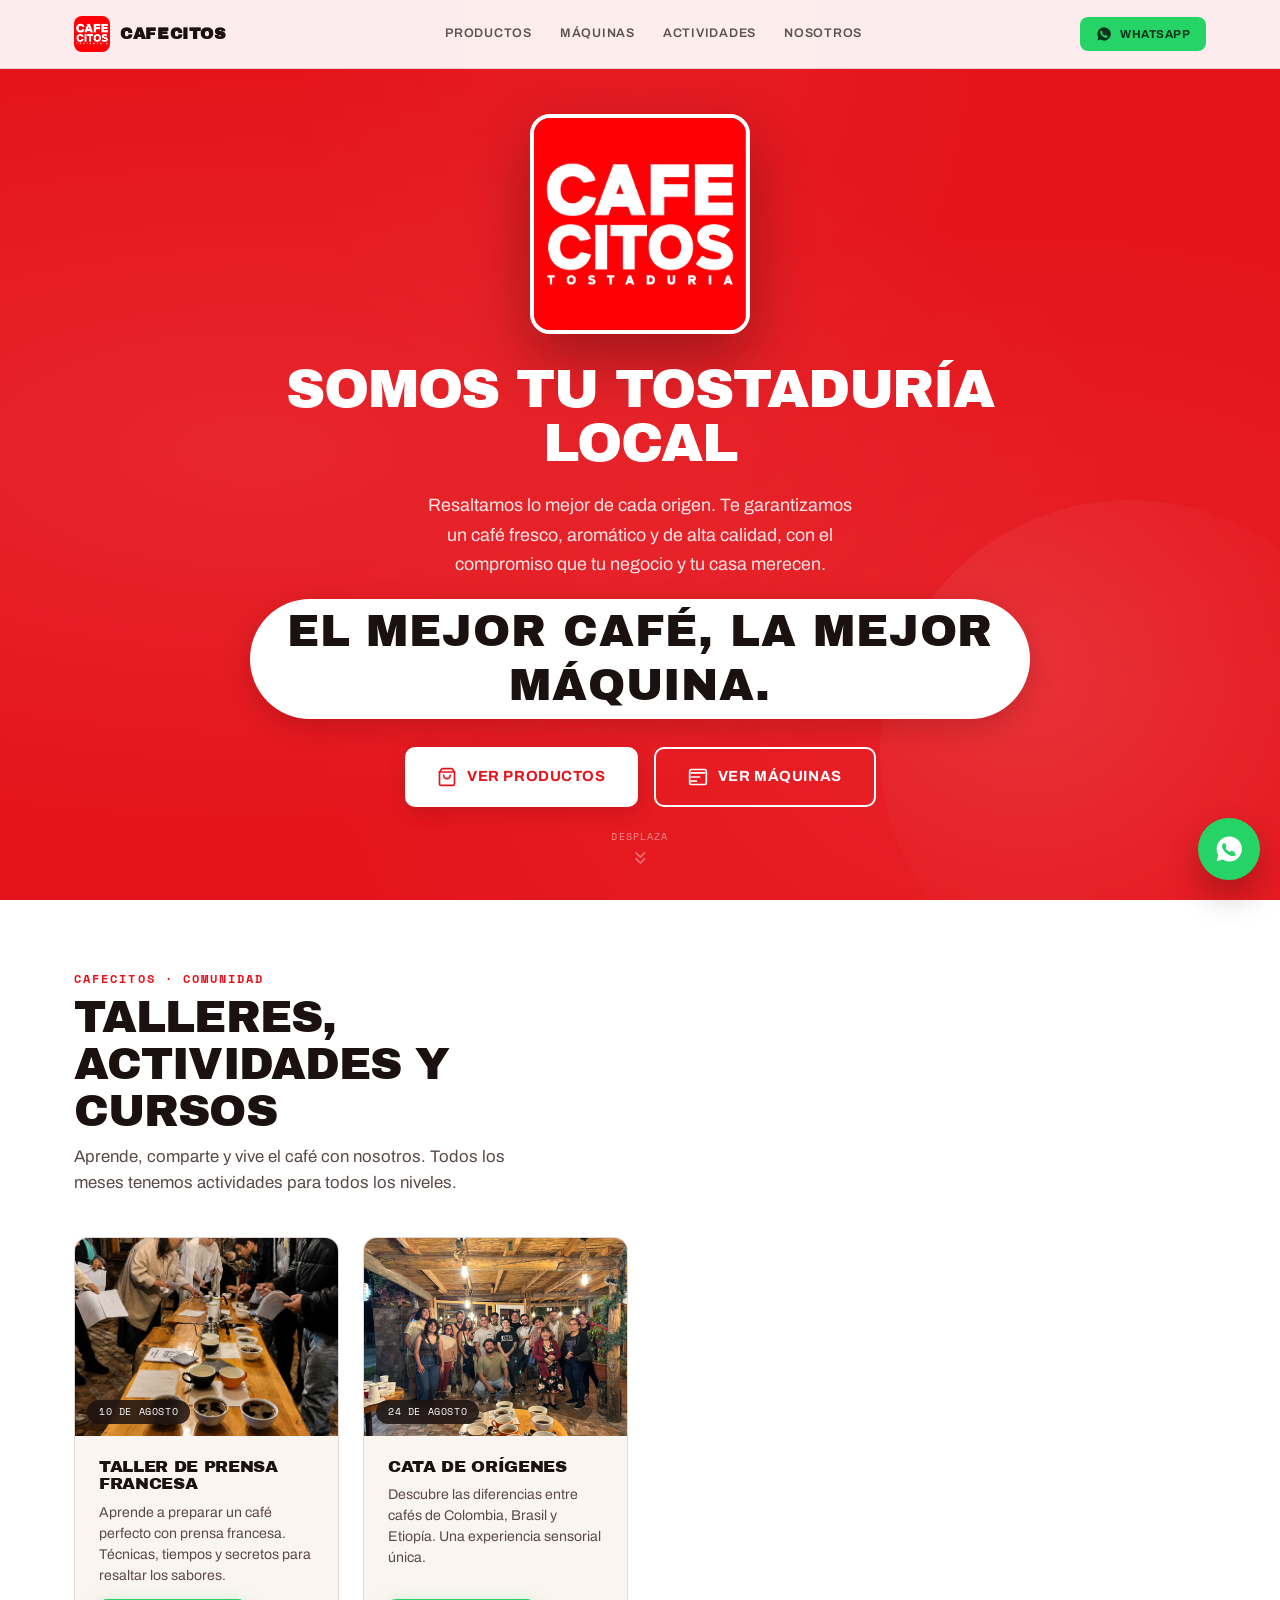
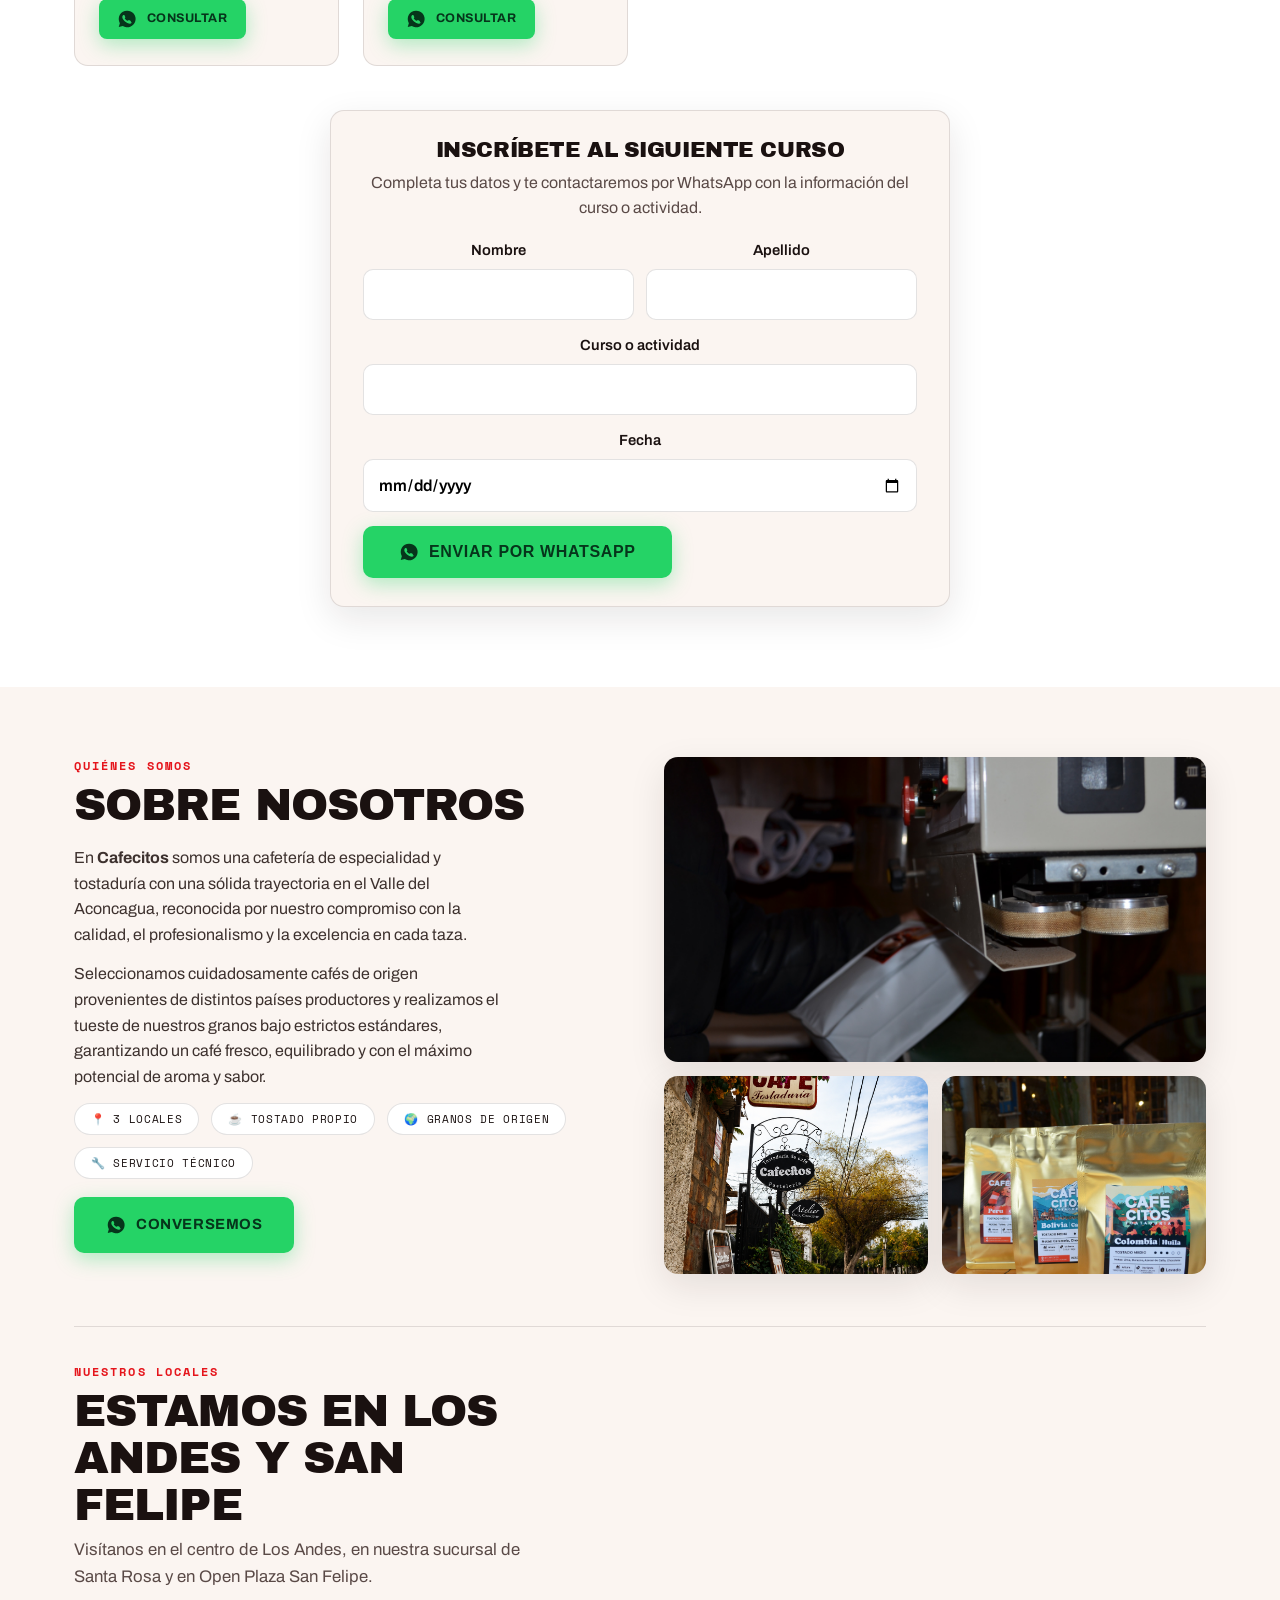
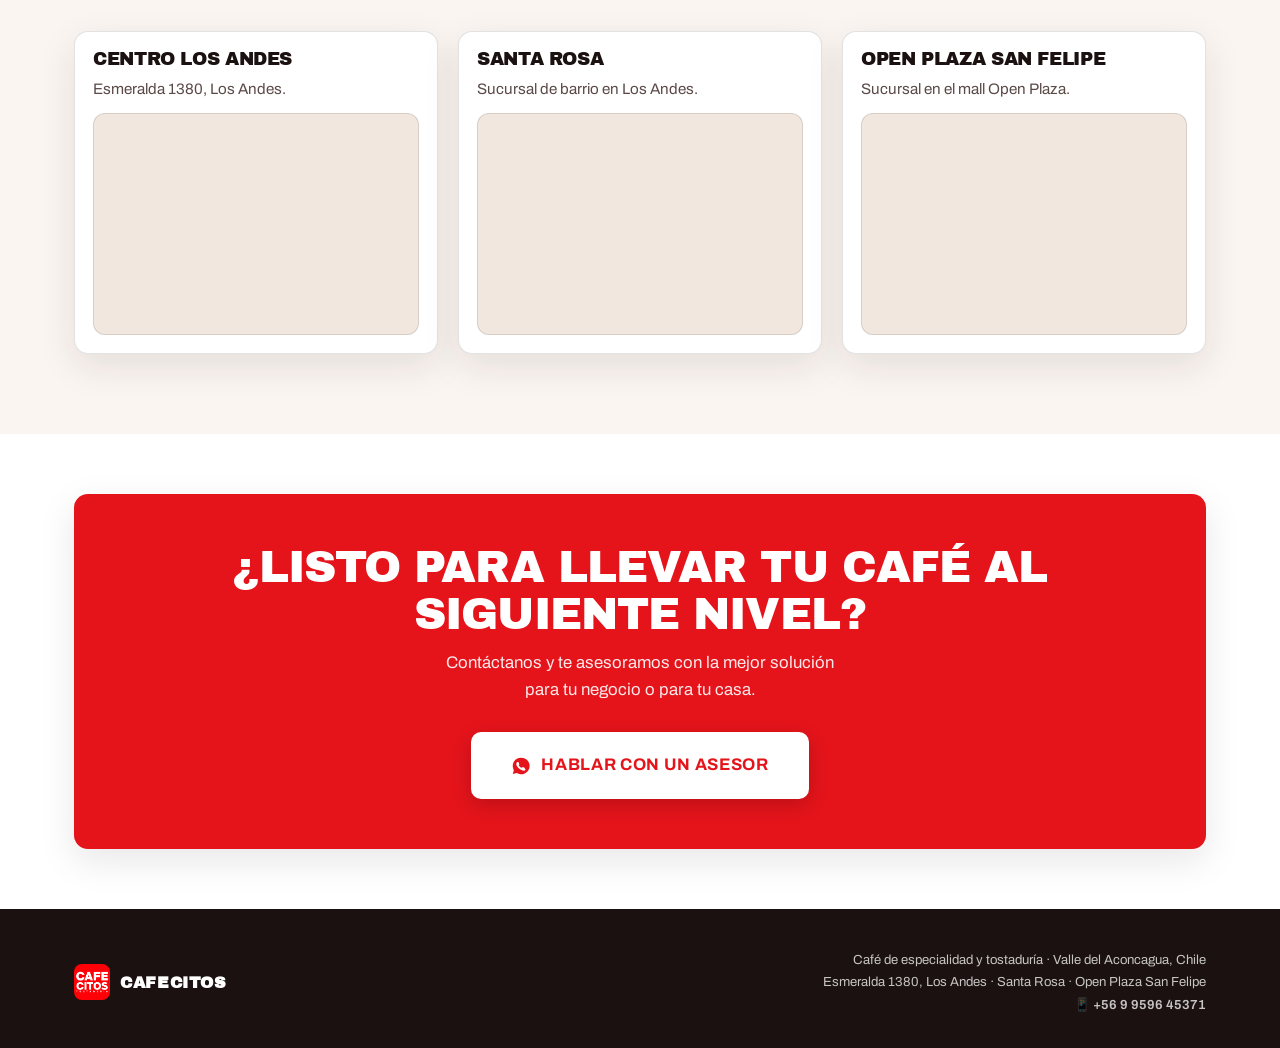
==== commit c614ae47: "visitas mensuakes" ====
--- a/index.html
+++ b/index.html
@@ -1,656 +1,282 @@
 <!DOCTYPE html>
 <html lang="es">
 <head>
-<meta charset="UTF-8">
-<meta name="viewport" content="width=device-width, initial-scale=1.0">
-<title>C&C Cafecitos — Café de especialidad y tostaduría · Valle del Aconcagua</title>
-<link rel="preconnect" href="https://fonts.googleapis.com">
-<link rel="preconnect" href="https://fonts.gstatic.com" crossorigin>
-<link href="https://fonts.googleapis.com/css2?family=Archivo+Black&family=Archivo:wght@400;500;600;700&family=Space+Mono:wght@400;700&display=swap" rel="stylesheet">
-<link rel="stylesheet" href="style.css">
-  <link rel="icon" type="image/jpeg" href="LOGO.JPG">
+    <meta charset="UTF-8" />
+    <meta name="viewport" content="width=device-width, initial-scale=1.0" />
+    <title>Cafecitos · Tostaduría y café de especialidad · Valle del Aconcagua</title>
+    <meta name="description" content="Cafecitos: tostaduría local y café de especialidad en el Valle del Aconcagua. Café fresco, aromático y maquinaria profesional para tu negocio." />
+    <link rel="preconnect" href="https://fonts.googleapis.com" />
+    <link rel="preconnect" href="https://fonts.gstatic.com" crossorigin />
+    <link href="https://fonts.googleapis.com/css2?family=Archivo+Black&family=Archivo:wght@400;500;600;700&family=Space+Mono:wght@400;700&display=swap" rel="stylesheet" />
+    <link rel="stylesheet" href="style2.css" />
+    <link rel="icon" type="image/jpeg" href="LOGO.JPG" />
 </head>
 <body>
 
-<nav>
-  <div class="wrap">
-    <a href="#top" class="brandmark"><img src="LOGO.jpg" alt="CCafecitos"><b>C&amp;C&nbsp;CAFECITOS</b></a>
-    <div class="navlinks">
-      <a href="#somos">Quiénes somos</a>
-      <a href="#catalogo">Catálogo</a>
-      <a href="#actividades">Actividades</a>
-      <a href="#cursos">Cursos</a>
-      <a href="#locales">Cómo llegar</a>
-    </div>
-  </div>
-</nav>
-
-
-<header id="top">
-  <div class="wrap hero-grid">
-    <div>
-      <div class="eyebrow">Café de especialidad · Tostaduría · Valle del Aconcagua</div>
-      <h1><span>Del grano</span><span class="em">verde</span><span>a tu taza.</span></h1>
-      <p class="lede">Compramos café verde de Colombia, Brasil y Etiopía, y lo tostamos nosotros mismos. Más fresco, más aromático, mejor café.</p>
-      <div class="cta-row">
-        <a href="#locales" class="btn btn-solid">Ver locales</a>
-        <a href="#mapa" class="btn btn-ghost">Cómo llegar</a>
-      </div>
-    </div>
-    <div class="hero-logo">
-      <img src="LOGO.jpg"Logo C&C Cafecitos">
-    </div>
-  </div>
-</header>
-
-<!-- Franja fotográfica entre secciones — reemplaza cada src con tu imagen real -->
-<div class="foto-franja" role="img" aria-label="Fotos de C&C Cafecitos">
-  <figure>
-    <img src="assets/fotos/tienda-01.png" alt="Tostaduría C&C Cafecitos" loading="lazy">
-    <figcaption>Tostaduría</figcaption>
-  </figure>
-  <figure>
-    <img src="assets/fotos/tienda-02.jpeg" alt="Interior del local Esmeralda" loading="lazy">
-    <figcaption>Local Esmeralda</figcaption>
-  </figure>
-  <figure>
-    <img src="assets/fotos/tienda-03.png" alt="Preparando un espresso en C&C Cafecitos" loading="lazy">
-    <figcaption>Barra de espresso</figcaption>
-  </figure>
-</div>
-
-<section class="section" id="somos">
-  <div class="wrap about-grid">
-    <div>
-      <div class="kicker">Qué es C&amp;C Cafecitos</div>
-      <h2>No somos una cafetería cualquiera.</h2>
-      <p>En CCAFECITOS somos una cafetería de especialidad y tostaduría con una sólida trayectoria en el Valle del Aconcagua, reconocida por nuestro compromiso con la calidad, el profesionalismo y la excelencia en cada taza. Seleccionamos cuidadosamente cafés de origen provenientes de distintos países productores y realizamos el tueste de nuestros granos bajo estrictos estándares, garantizando un café fresco, equilibrado y con el máximo potencial de aroma y sabor.</p>
-      <p>Eso asegura un café muchísimo más fresco, aromático y de mejor calidad. Y como hemos crecido bastante, hoy contamos con tres puntos clave en la zona.</p>
-    </div>
-    <div>
-      <!-- Foto de la tienda — reemplaza src con tu imagen real -->
-      <div class="about-foto">
-        <img src="assets\fotos\tienda-barra.jpeg" alt="Barra de espresso en C&C Cafecitos" loading="lazy">
-      </div>
-      <div class="pillars">
-        <div class="pill"><h4>Grano verde de origen</h4><p>Colombia, Brasil, Etiopía y más: traemos el grano verde de distintas partes del mundo.</p></div>
-        <div class="pill"><h4>Tostado propio</h4><p>Tostamos en nuestra propia tostaduría, controlando el punto de cada partida.</p></div>
-        <div class="pill"><h4>Para llevar a casa</h4><p>Vendemos los granos enteros o molidos a tu gusto, junto a rica pastelería.</p></div>
-      </div>
-    </div>
-  </div>
-</section>
-
-<section class="origin">
-  <div class="wrap">
-    <h2>Lo que encontrarás</h2>
-    <div class="track">
-      <div class="stop"><div class="num">01 / CAFÉ</div><h3>Cafés de especialidad</h3><p>Granos de Perú, Colombia y blends de espresso, tostados por nosotros.</p></div>
-      <div class="stop"><div class="num">02 / EQUIPOS</div><h3>Cafeteras</h3><p>Prensa francesa, moka e italianas para preparar en casa u oficina.</p></div>
-      <div class="stop"><div class="num">03 / MOLIENDA</div><h3>Molinillos</h3><p>Muelas cerámicas de precisión para moler justo antes de preparar.</p></div>
-      <div class="stop"><div class="num">04 / EXTRAS</div><h3>Tazas y accesorios</h3><p>Tazas Segafredo, distribuidores, filtros V60, lápiz de latte art y más.</p></div>
-    </div>
-    <div class="roastbar" title="Nuestro catálogo completo"></div>
-  </div>
-</section>
-
-<!-- =====================================================
-     CATÁLOGO — productos con búsqueda y filtros por categoría
-     Las tarjetas se generan con JavaScript desde el array CATALOGO.
-     Para agregar un producto nuevo, añade un objeto al array en el <script>.
-     ===================================================== -->
-<section class="catalogo" id="catalogo">
-  <div class="wrap">
-    <div class="sec-head">
-      <div class="kicker">Catálogo</div>
-      <h2>Todo lo que tenemos</h2>
-      <p>Cafés de especialidad, cafeteras, molinillos, tazas y accesorios. Consulta disponibilidad directo por WhatsApp.</p>
-    </div>
-
-    <!-- Buscador y filtros de categoría -->
-    <div class="cat-controls">
-      <div class="cat-search-wrap">
-        <svg viewBox="0 0 24 24" aria-hidden="true" focusable="false">
-          <circle cx="11" cy="11" r="8"/>
-          <line x1="21" y1="21" x2="16.65" y2="16.65"/>
+    <!-- ======== NAV ======== -->
+    <nav>
+        <div class="wrap">
+            <a href="index.html" class="brandmark">
+                <img src="LOGO.jpg" alt="Cafecitos" />
+                <b>CAFECITOS</b>
+            </a>
+            <div class="navlinks">
+                <a href="productos.html">Productos</a>
+                <a href="maquinas.html">Máquinas</a>
+                <a href="#actividades">Actividades</a>
+                <a href="#nosotros">Nosotros</a>
+            </div>
+            <a href="https://wa.me/56959645371?text=Hola%20Cafecitos%2C%20quisiera%20recibir%20informaci%C3%B3n" target="_blank" rel="noopener" class="nav-wa">
+                <svg viewBox="0 0 24 24"><path d="M12 2a10 10 0 0 0-8.6 15l-1.3 4.7 4.8-1.3A10 10 0 1 0 12 2zm5.8 14.2c-.2.7-1.4 1.3-2 1.4-.5.1-1.1.1-1.8-.1-.4-.1-1-.3-1.6-.6-2.9-1.2-4.7-4.1-4.9-4.3-.1-.2-1.1-1.5-1.1-2.8 0-1.3.7-2 .9-2.2.2-.3.5-.3.7-.3h.5c.2 0 .4 0 .6.5l.8 1.9c.1.2.1.3 0 .5l-.4.6c-.1.2-.3.3-.1.6.1.3.6 1 1.3 1.6.9.8 1.6 1 1.9 1.2.3.1.4.1.6-.1l.6-.7c.2-.2.3-.2.5-.1l1.8.9c.3.1.4.2.5.3.1.2.1.6-.1 1.3z"/></svg>
+                <span>WhatsApp</span>
+            </a>
+        </div>
+    </nav>
+
+    <!-- ======== HERO — FULLSCREEN ======== -->
+    <header id="hero">
+        <div class="hero-overlay"></div>
+        <div class="hero-content">
+            <!-- Logo grande centrado -->
+            <div class="hero-logo-wrap">
+                <img src="LOGO.jpg" alt="Cafecitos · Tostaduría y café de especialidad" class="hero-logo" />
+            </div>
+
+            <!-- Texto principal -->
+            <h1 class="hero-title">Somos tu tostaduría local</h1>
+            <p class="hero-text">
+                Resaltamos lo mejor de cada origen. Te garantizamos un café fresco, aromático y de alta calidad, con el compromiso que tu negocio y tu casa merecen.
+            </p>
+            <p class="hero-highlight">El mejor café, la mejor máquina.</p>
+
+            <!-- Botones -->
+            <div class="hero-buttons">
+                <a href="productos.html" class="btn btn-primary">
+                    <svg viewBox="0 0 24 24" fill="none" stroke="currentColor" stroke-width="2" stroke-linecap="round" stroke-linejoin="round">
+                        <path d="M6 2L3 6v14a2 2 0 0 0 2 2h14a2 2 0 0 0 2-2V6l-3-4z" />
+                        <line x1="3" y1="6" x2="21" y2="6" />
+                        <path d="M16 10a4 4 0 0 1-8 0" />
+                    </svg>
+                    Ver Productos
+                </a>
+                <a href="maquinas.html" class="btn btn-secondary">
+                    <svg viewBox="0 0 24 24" fill="none" stroke="currentColor" stroke-width="2" stroke-linecap="round" stroke-linejoin="round">
+                        <path d="M4 7h16M4 12h10M4 17h6" />
+                        <rect x="2" y="3" width="20" height="18" rx="2" ry="2" />
+                    </svg>
+                    Ver Máquinas
+                </a>
+            </div>
+        </div>
+
+        <!-- Scroll indicator -->
+        <div class="scroll-indicator">
+            <span>Desplaza</span>
+            <svg viewBox="0 0 24 24" fill="none" stroke="currentColor" stroke-width="2" stroke-linecap="round" stroke-linejoin="round">
+                <path d="M7 13l5 5 5-5M7 6l5 5 5-5" />
+            </svg>
+        </div>
+    </header>
+
+    <!-- ======== ACTIVIDADES, TALLERES Y CURSOS ======== -->
+    <section class="actividades" id="actividades">
+        <div class="wrap">
+            <div class="sec-head">
+                <span class="kicker">Cafecitos · Comunidad</span>
+                <h2>Talleres, actividades y cursos</h2>
+                <p>Aprende, comparte y vive el café con nosotros. Todos los meses tenemos actividades para todos los niveles.</p>
+            </div>
+
+            <div class="actividades-grid" id="actividades-grid">
+                <!-- Generado por JavaScript -->
+            </div>
+
+            <!-- CTA final de la sección -->
+            <div class="actividades-cta">
+                <div class="inscripcion-card">
+                    <h3>Inscríbete al siguiente curso</h3>
+                    <p>Completa tus datos y te contactaremos por WhatsApp con la información del curso o actividad.</p>
+                    <form id="inscripcion-form" class="inscripcion-form">
+                        <div class="form-row">
+                            <label>
+                                <span>Nombre</span>
+                                <input type="text" name="nombre" required />
+                            </label>
+                            <label>
+                                <span>Apellido</span>
+                                <input type="text" name="apellido" required />
+                            </label>
+                        </div>
+                        <label>
+                            <span>Curso o actividad</span>
+                            <input type="text" name="curso" required />
+                        </label>
+                        <label>
+                            <span>Fecha</span>
+                            <input type="date" name="fecha" required />
+                        </label>
+                        <button type="submit" class="btn btn-wa">
+                            <svg viewBox="0 0 24 24"><path d="M12 2a10 10 0 0 0-8.6 15l-1.3 4.7 4.8-1.3A10 10 0 1 0 12 2zm5.8 14.2c-.2.7-1.4 1.3-2 1.4-.5.1-1.1.1-1.8-.1-.4-.1-1-.3-1.6-.6-2.9-1.2-4.7-4.1-4.9-4.3-.1-.2-1.1-1.5-1.1-2.8 0-1.3.7-2 .9-2.2.2-.3.5-.3.7-.3h.5c.2 0 .4 0 .6.5l.8 1.9c.1.2.1.3 0 .5l-.4.6c-.1.2-.3.3-.1.6.1.3.6 1 1.3 1.6.9.8 1.6 1 1.9 1.2.3.1.4.1.6-.1l.6-.7c.2-.2.3-.2.5-.1l1.8.9c.3.1.4.2.5.3.1.2.1.6-.1 1.3z"/></svg>
+                            Enviar por WhatsApp
+                        </button>
+                    </form>
+                </div>
+            </div>
+        </div>
+    </section>
+
+    <!-- ======== NOSOTROS ======== -->
+    <section class="nosotros" id="nosotros">
+        <div class="wrap">
+            <div class="nosotros-grid">
+                <div class="nosotros-texto">
+                    <span class="kicker">Quiénes somos</span>
+                    <h2>Sobre nosotros</h2>
+                    <p>En <strong>Cafecitos</strong> somos una cafetería de especialidad y tostaduría con una sólida trayectoria en el Valle del Aconcagua, reconocida por nuestro compromiso con la calidad, el profesionalismo y la excelencia en cada taza.</p>
+                    <p>Seleccionamos cuidadosamente cafés de origen provenientes de distintos países productores y realizamos el tueste de nuestros granos bajo estrictos estándares, garantizando un café fresco, equilibrado y con el máximo potencial de aroma y sabor.</p>
+                    <div class="nosotros-badges">
+                        <span>📍 3 locales</span>
+                        <span>☕ Tostado propio</span>
+                        <span>🌍 Granos de origen</span>
+                        <span>🔧 Servicio técnico</span>
+                    </div>
+                    <a href="https://wa.me/56959645371?text=Hola%20Cafecitos%2C%20quiero%20conocer%20m%C3%A1s%20sobre%20ustedes" target="_blank" rel="noopener" class="btn btn-wa">
+                        <svg viewBox="0 0 24 24"><path d="M12 2a10 10 0 0 0-8.6 15l-1.3 4.7 4.8-1.3A10 10 0 1 0 12 2zm5.8 14.2c-.2.7-1.4 1.3-2 1.4-.5.1-1.1.1-1.8-.1-.4-.1-1-.3-1.6-.6-2.9-1.2-4.7-4.1-4.9-4.3-.1-.2-1.1-1.5-1.1-2.8 0-1.3.7-2 .9-2.2.2-.3.5-.3.7-.3h.5c.2 0 .4 0 .6.5l.8 1.9c.1.2.1.3 0 .5l-.4.6c-.1.2-.3.3-.1.6.1.3.6 1 1.3 1.6.9.8 1.6 1 1.9 1.2.3.1.4.1.6-.1l.6-.7c.2-.2.3-.2.5-.1l1.8.9c.3.1.4.2.5.3.1.2.1.6-.1 1.3z"/></svg>
+                        Conversemos
+                    </a>
+                </div>
+                <div class="nosotros-fotos">
+                    <img src="assets/fotos/tienda-barra.jpeg" alt="Barra de Cafecitos" loading="lazy" />
+                    <div class="nosotros-fotos-grid">
+                        <img src="assets/fotos/tienda-01.png" alt="Tostaduría Cafecitos" loading="lazy" />
+                        <img src="assets/fotos/tienda-02.jpeg" alt="Local Esmeralda" loading="lazy" />
+                    </div>
+                </div>
+            </div>
+
+            <div class="locales-section">
+                <div class="sec-head">
+                    <span class="kicker">Nuestros locales</span>
+                    <h2>Estamos en Los Andes y San Felipe</h2>
+                    <p>Visítanos en el centro de Los Andes, en nuestra sucursal de Santa Rosa y en Open Plaza San Felipe.</p>
+                </div>
+
+                <div class="locales-grid">
+                    <article class="map-card">
+                        <h3>Centro Los Andes</h3>
+                        <p>Esmeralda 1380, Los Andes.</p>
+                        <div class="map-embed">
+                            <iframe src="https://www.google.com/maps?q=Esmeralda%201380%2C%20Los%20Andes%2C%20Chile&output=embed" loading="lazy" referrerpolicy="no-referrer-when-downgrade" title="Mapa local centro Los Andes"></iframe>
+                        </div>
+                    </article>
+
+                    <article class="map-card">
+                        <h3>Santa Rosa</h3>
+                        <p>Sucursal de barrio en Los Andes.</p>
+                        <div class="map-embed">
+                            <iframe src="https://www.google.com/maps?q=C%26C%20Cafecitos%20Santa%20Rosa%20Los%20Andes%20Chile&output=embed" loading="lazy" referrerpolicy="no-referrer-when-downgrade" title="Mapa local Santa Rosa Los Andes"></iframe>
+                        </div>
+                    </article>
+
+                    <article class="map-card">
+                        <h3>Open Plaza San Felipe</h3>
+                        <p>Sucursal en el mall Open Plaza.</p>
+                        <div class="map-embed">
+                            <iframe src="https://www.google.com/maps?q=Mall%20Open%20Plaza%20San%20Felipe%20Chile&output=embed" loading="lazy" referrerpolicy="no-referrer-when-downgrade" title="Mapa local San Felipe"></iframe>
+                        </div>
+                    </article>
+                </div>
+            </div>
+        </div>
+    </section>
+
+    <!-- ======== CTA FINAL ======== -->
+    <section class="cta-final">
+        <div class="wrap">
+            <div class="cta-final-card">
+                <h2>¿Listo para llevar tu café al siguiente nivel?</h2>
+                <p>Contáctanos y te asesoramos con la mejor solución para tu negocio o para tu casa.</p>
+                <a href="https://wa.me/56959645371?text=Hola%20Cafecitos%2C%20quiero%20recibir%20asesor%C3%ADa" target="_blank" rel="noopener" class="btn btn-wa btn-large">
+                    <svg viewBox="0 0 24 24"><path d="M12 2a10 10 0 0 0-8.6 15l-1.3 4.7 4.8-1.3A10 10 0 1 0 12 2zm5.8 14.2c-.2.7-1.4 1.3-2 1.4-.5.1-1.1.1-1.8-.1-.4-.1-1-.3-1.6-.6-2.9-1.2-4.7-4.1-4.9-4.3-.1-.2-1.1-1.5-1.1-2.8 0-1.3.7-2 .9-2.2.2-.3.5-.3.7-.3h.5c.2 0 .4 0 .6.5l.8 1.9c.1.2.1.3 0 .5l-.4.6c-.1.2-.3.3-.1.6.1.3.6 1 1.3 1.6.9.8 1.6 1 1.9 1.2.3.1.4.1.6-.1l.6-.7c.2-.2.3-.2.5-.1l1.8.9c.3.1.4.2.5.3.1.2.1.6-.1 1.3z"/></svg>
+                    Hablar con un asesor
+                </a>
+            </div>
+        </div>
+    </section>
+
+    <!-- ======== FOOTER ======== -->
+    <footer>
+        <div class="wrap foot-grid">
+            <a href="index.html" class="brandmark"><img src="LOGO.jpg" alt="Cafecitos" /><b>CAFECITOS</b></a>
+            <div class="footer-info">
+                <p>Café de especialidad y tostaduría · Valle del Aconcagua, Chile</p>
+                <p>Esmeralda 1380, Los Andes · Santa Rosa · Open Plaza San Felipe</p>
+                <a href="https://wa.me/56959645371" target="_blank" rel="noopener">📱 +56 9 9596 45371</a>
+            </div>
+        </div>
+    </footer>
+
+    <a class="whatsapp-float" href="https://wa.me/56959645371?text=Hola%20Cafecitos%2C%20quiero%20consultar%20por%20sus%20productos%20y%20servicios" target="_blank" rel="noopener" aria-label="Abrir WhatsApp">
+        <svg viewBox="0 0 24 24" aria-hidden="true">
+            <path d="M12 2a10 10 0 0 0-8.6 15l-1.3 4.7 4.8-1.3A10 10 0 1 0 12 2zm5.8 14.2c-.2.7-1.4 1.3-2 1.4-.5.1-1.1.1-1.8-.1-.4-.1-1-.3-1.6-.6-2.9-1.2-4.7-4.1-4.9-4.3-.1-.2-1.1-1.5-1.1-2.8 0-1.3.7-2 .9-2.2.2-.3.5-.3.7-.3h.5c.2 0 .4 0 .6.5l.8 1.9c.1.2.1.3 0 .5l-.4.6c-.1.2-.3.3-.1.6.1.3.6 1 1.3 1.6.9.8 1.6 1 1.9 1.2.3.1.4.1.6-.1l.6-.7c.2-.2.3-.2.5-.1l1.8.9c.3.1.4.2.5.3.1.2.1.6-.1 1.3z"></path>
         </svg>
-        <input id="cat-search" class="cat-search" type="search"
-          placeholder="Buscar producto…" aria-label="Buscar en el catálogo">
-      </div>
-      <div class="cat-filters" role="group" aria-label="Filtrar por categoría">
-        <button class="cat-btn active" onclick="setCatFiltro('Todas',this)">Todas</button>
-        <button class="cat-btn" onclick="setCatFiltro('Café',this)">Café</button>
-        <button class="cat-btn" onclick="setCatFiltro('Cafeteras',this)">Cafeteras</button>
-        <button class="cat-btn" onclick="setCatFiltro('Molinillos',this)">Molinillos</button>
-        <button class="cat-btn" onclick="setCatFiltro('Tazas',this)">Tazas</button>
-        <button class="cat-btn" onclick="setCatFiltro('Accesorios',this)">Accesorios</button>
-      </div>
-    </div>
-
-    <!-- Las tarjetas se insertan aquí dinámicamente -->
-    <div class="catalogo-grid" id="catalogo-grid" aria-live="polite"></div>
-  </div>
-</section>
-
-<section class="actividades" id="actividades">
-  <div class="wrap">
-    <div class="sec-head">
-      <div class="kicker" style="color:#ff7a6e">Actividades</div>
-      <h2>Lo que pasa en el local</h2>
-      <p>Catas, lanzamientos de microlotes y encuentros cafeteros. Este es el historial de lo que hemos vivido en el local.</p>
-    </div>
-    <!-- Foto panorámica — reemplaza src con tu imagen real -->
-    <div class="act-foto">
-      <img src="assets/fotos/tienda-cata.jpg" alt="Cata de cafés en C&C Cafecitos" loading="lazy">
-    </div>
-    <!-- ===================================================================
-         HISTORIAL DE EVENTOS — se genera con JavaScript desde el array
-         EVENTOS (al final del documento, dentro del <script>).
-         Para agregar un nuevo evento, añade un objeto AL PRINCIPIO del
-         array EVENTOS. No hace falta tocar este HTML.
-         =================================================================== -->
-    <div class="act-list" id="eventos-list" aria-live="polite"></div>
-  </div>
-</section>
-
-<section class="cursos" id="cursos">
-  <div class="wrap">
-    <div class="sec-head">
-      <div class="kicker">Cursos</div>
-      <h2>Aprende con nosotros</h2>
-      <p>Cursos prácticos dictados en nuestra tostaduría: los próximos, los ya realizados, y un lugar para que nos dejes tus datos si quieres ser el primero en enterarte.</p>
-    </div>
-
-    <!-- Foto panorámica — reemplaza src con tu imagen real -->
-    <div class="cursos-foto">
-      <img src="assets/fotos/tienda-cursos.jpg" alt="Curso de barismo en C&C Cafecitos" loading="lazy">
-    </div>
-
-    <!-- =====================================================================
-         A. PRÓXIMOS CURSOS — se genera con JavaScript desde el array
-         PROXIMOS_CURSOS (dentro del <script>, al final del documento).
-         Si el array está vacío se muestra automáticamente el mensaje de
-         "no hay cursos programados". Para agregar un curso nuevo, añade un
-         objeto al array PROXIMOS_CURSOS. No hace falta tocar este HTML.
-         ===================================================================== -->
-    <div class="cursos-sub" id="proximos-cursos">
-      <div class="cursos-sub-head">
-        <div class="kicker">Próximos cursos</div>
-      </div>
-      <div id="proximos-cursos-wrap" aria-live="polite"></div>
-    </div>
-
-    <!-- =====================================================================
-         B. HISTORIAL DE CURSOS — se genera con JavaScript desde el array
-         HISTORIAL_CURSOS. Para agregar un curso realizado, añade un objeto
-         AL PRINCIPIO del array HISTORIAL_CURSOS. No hace falta tocar este HTML.
-         ===================================================================== -->
-    <div class="cursos-sub" id="historial-cursos">
-      <div class="cursos-sub-head">
-        <div class="kicker">Historial de cursos</div>
-        <h3>Cursos ya realizados</h3>
-      </div>
-      <div class="curso-grid" id="historial-cursos-grid" aria-live="polite"></div>
-    </div>
-
-    <!-- =====================================================================
-         C. LISTA DE INTERESADOS — botón grande de WhatsApp con mensaje
-         predefinido. El número se edita en la constante WHATSAPP del script.
-         ===================================================================== -->
-    <div class="cursos-sub" id="interesados">
-      <div class="cursos-sub-head">
-        <div class="kicker">Lista de interesados</div>
-        <h3>No te pierdas los próximos cursos</h3>
-      </div>
-      <div class="form-card cta">
-        <div class="intro">
-          <h3>Déjanos tus datos por WhatsApp</h3>
-          <p>Escríbenos y te avisaremos apenas tengamos nuevas fechas, cupos y valores disponibles.</p>
-        </div>
-        <button class="wa block" onclick="interesCursos()">
-          <svg viewBox="0 0 24 24"><path d="M12 2a10 10 0 0 0-8.6 15l-1.3 4.7 4.8-1.3A10 10 0 1 0 12 2zm5.8 14.2c-.2.7-1.4 1.3-2 1.4-.5.1-1.1.1-1.8-.1-.4-.1-1-.3-1.6-.6-2.9-1.2-4.7-4.1-4.9-4.3-.1-.2-1.1-1.5-1.1-2.8 0-1.3.7-2 .9-2.2.2-.3.5-.3.7-.3h.5c.2 0 .4 0 .6.5l.8 1.9c.1.2.1.3 0 .5l-.4.6c-.1.2-.3.3-.1.6.1.3.6 1 1.3 1.6.9.8 1.6 1 1.9 1.2.3.1.4.1.6-.1l.6-.7c.2-.2.3-.2.5-.1l1.8.9c.3.1.4.2.5.3.1.2.1.6-.1 1.3z"/></svg>
-          Quiero recibir información
-        </button>
-      </div>
-    </div>
-  </div>
-</section>
-
-<section class="locales" id="locales">
-  <a id="mapa" style="display:block;position:relative;top:-80px;visibility:hidden"></a>
-  <div class="wrap">
-    <div class="head">
-      <h2>Nuestros locales</h2>
-      <p>Tres puntos en el Valle del Aconcagua: dos ciudades, una misma frescura.</p>
-    </div>
-    <div class="cards locales-3">
-
-      <div class="card flag has-foto">
-        <img class="card-foto" src="assets/fotos/local-esmeralda.jpg" alt="Local Esmeralda — C&C Cafecitos" loading="lazy">
-        <div class="card-body">
-          <span class="badge">Local principal</span>
-          <div class="tag">Los Andes · Centro</div>
-          <h3>Esmeralda</h3>
-          <div class="addr">Esmeralda 1380, Los Andes — en pleno centro, sobre una de las calles principales.</div>
-          <div class="local-map-embed">
-            <iframe
-              src="https://www.google.com/maps?q=Esmeralda%201380%2C%20Los%20Andes%2C%20Chile&output=embed"
-              loading="lazy" referrerpolicy="no-referrer-when-downgrade"
-              title="Mapa local Esmeralda 1380, Los Andes"></iframe>
-          </div>
-          <a class="btn btn-solid local-dir-btn" href="https://www.google.com/maps/dir/?api=1&destination=Esmeralda+1380,+Los+Andes,+Chile" target="_blank" rel="noopener">Cómo llegar</a>
-        </div>
-      </div>
-
-      <div class="card has-foto">
-        <img class="card-foto" src="assets/fotos/local-santarosa.jpg" alt="Local Santa Rosa — C&C Cafecitos" loading="lazy">
-        <div class="card-body">
-          <div class="tag">Los Andes</div>
-          <h3>Santa Rosa</h3>
-          <div class="addr">Sucursal de barrio en Santa Rosa, para tu cafecito de todos los días.</div>
-          <div class="local-map-embed">
-            <iframe
-              src="https://www.google.com/maps?q=C%26C+Cafecitos+Santa+Rosa+Los+Andes+Chile&output=embed"
-              loading="lazy" referrerpolicy="no-referrer-when-downgrade"
-              title="Mapa local Santa Rosa, Los Andes"></iframe>
-          </div>
-          <a class="btn btn-solid local-dir-btn" href="https://www.google.com/maps/dir/?api=1&destination=C%26C+Cafecitos+Santa+Rosa+Los+Andes+Chile" target="_blank" rel="noopener">Cómo llegar</a>
-        </div>
-      </div>
-
-      <div class="card has-foto">
-        <img class="card-foto" src="assets/fotos/local-openplaza.jpg" alt="Local Open Plaza San Felipe — C&C Cafecitos" loading="lazy">
-        <div class="card-body">
-          <div class="tag">San Felipe</div>
-          <h3>Open Plaza</h3>
-          <div class="addr">Sucursal en el Mall Open Plaza, San Felipe.</div>
-          <div class="local-map-embed">
-            <iframe
-              src="https://www.google.com/maps?q=Mall+Open+Plaza+San+Felipe+Chile&output=embed"
-              loading="lazy" referrerpolicy="no-referrer-when-downgrade"
-              title="Mapa Mall Open Plaza, San Felipe"></iframe>
-          </div>
-          <a class="btn btn-solid local-dir-btn" href="https://www.google.com/maps/dir/?api=1&destination=Mall+Open+Plaza,+San+Felipe,+Chile" target="_blank" rel="noopener">Cómo llegar</a>
-        </div>
-      </div>
-
-    </div>
-  </div>
-</section>
-
-<footer>
-  <div class="wrap foot-grid">
-    <a href="#top" class="brandmark"><img src="[data-uri]" alt="C&C Cafecitos"><b>C&amp;C CAFECITOS</b></a>
-    <div class="small">Café de especialidad y tostaduría · Valle del Aconcagua, Chile<br>Esmeralda 1380, Los Andes · Santa Rosa · Tostaduría · Mall Open Plaza, San Felipe</div>
-  </div>
-</footer>
-
-<script>
-  /* === CONFIGURA AQUÍ TU NÚMERO DE WHATSAPP ===
-     Formato internacional sin "+", sin espacios. Chile = 56 + 9 + número.
-     Ejemplo: +56 9 1234 5678  ->  '56912345678'                        */
-  const WHATSAPP = '56959645371';
-
-  function abrirWA(texto){
-    window.open('https://wa.me/' + WHATSAPP + '?text=' + encodeURIComponent(texto), '_blank');
-  }
-  function pedir(producto){
-    abrirWA('¡Hola C&C Cafecitos! Quiero comprar: ' + producto + '. ¿Cómo coordinamos retiro o despacho?');
-  }
-  function infoCurso(curso){
-    abrirWA('¡Hola C&C Cafecitos! Me interesa el curso "' + curso + '". ¿Me cuentan fechas, valor y cupos?');
-  }
-  /* Botón de la "Lista de interesados": mensaje predefinido y fijo */
-  function interesCursos(){
-    abrirWA('Hola, me gustaría recibir información sobre los próximos cursos de Cafecitos.');
-  }
-
-/* =====================================================
-   HISTORIAL DE EVENTOS — array de eventos del local
-   Para agregar un evento nuevo, añade un objeto AL PRINCIPIO
-   del array (el más reciente siempre va primero):
-   {
-     fecha:       "Mes AAAA",
-     titulo:      "Nombre del evento",
-     descripcion: "Breve relato de lo vivido en el evento."
-   }
-   ===================================================== */
-const EVENTOS = [
-  {
-    fecha:       '18 de mayo',
-    titulo:      'Velada de Cafecito',
-    descripcion: 'El local volvió a llenarse de café, conversaciones y buena energía durante una nueva noche de Cafecitos. Compartimos distintas preparaciones, conocimos nuevas caras y disfrutamos de un ambiente cercano que hizo de la velada una experiencia especial. Gracias a todos quienes nos acompañaron e hicieron posible este encuentro. ¡Nos vemos en la próxima!'
-  }
-];
-
-/* Genera el historial de eventos dentro de #eventos-list */
-function renderEventos(){
-  const cont = document.getElementById('eventos-list');
-  cont.innerHTML = EVENTOS.map(function(e){
-    return '<div class="act">'
-      +   '<div class="when">' + e.fecha + '</div>'
-      +   '<div>'
-      +     '<h3>' + e.titulo + '</h3>'
-      +     '<p>' + e.descripcion + '</p>'
-      +   '</div>'
-      + '</div>';
-  }).join('');
-}
-
-/* =====================================================
-   PRÓXIMOS CURSOS — array de cursos programados
-   Si el array queda vacío ( [] ), se muestra automáticamente
-   el mensaje "no tenemos cursos programados".
-   Para agregar un curso nuevo, añade un objeto con este formato:
-   {
-     lvl:         "Nivel inicial" | "Nivel intermedio" | "Avanzado",
-     titulo:      "Nombre del curso",
-     descripcion: "Breve descripción del curso.",
-     facts:       [ ["Etiqueta","Valor"], ["Etiqueta","Valor"] ]
-   }
-   ===================================================== */
-const PROXIMOS_CURSOS = [];
-
-/* Genera los próximos cursos, o el mensaje vacío si no hay ninguno */
-function renderProximosCursos(){
-  const wrap = document.getElementById('proximos-cursos-wrap');
-
-  if(PROXIMOS_CURSOS.length === 0){
-    wrap.innerHTML = '<p class="cat-empty">Aún no hay nada publicado por el momento.</p>';
-    return;
-  }
-
-  wrap.innerHTML = '<div class="curso-grid">' + PROXIMOS_CURSOS.map(function(c){
-    var factsHtml = c.facts.map(function(f){
-      return '<span>' + f[0] + ' <b>' + f[1] + '</b></span>';
-    }).join('');
-    var tituloEscapado = c.titulo.replace(/'/g, "\\'");
-
-    return '<div class="curso">'
-      +   '<div class="lvl">' + c.lvl + '</div>'
-      +   '<h3>' + c.titulo + '</h3>'
-      +   '<p>' + c.descripcion + '</p>'
-      +   '<div class="facts">' + factsHtml + '</div>'
-      +   '<button class="wa" onclick="infoCurso(\'' + tituloEscapado + '\')">'
-      +     _WA_SVG + ' Más info'
-      +   '</button>'
-      + '</div>';
-  }).join('') + '</div>';
-}
-
-/* =====================================================
-   HISTORIAL DE CURSOS — cursos ya realizados
-   Para agregar un curso realizado, añade un objeto AL PRINCIPIO
-   del array (el más reciente siempre va primero):
-   {
-     titulo:      "Nombre del curso",
-     descripcion: "Breve relato de cómo fue el curso."
-   }
-   ===================================================== */
-const HISTORIAL_CURSOS = [
-  {
-    titulo:      'Taller de Prensa Francesa ☕',
-    descripcion: 'Una nueva jornada de aprendizaje reunió a entusiastas del café en nuestro Taller de Prensa Francesa. Durante la sesión, los participantes conocieron distintas técnicas de preparación, resolvieron dudas y exploraron cómo pequeños cambios pueden influir en el perfil de sabor de cada taza. Ver a cada persona preparar su propia prensa y descubrir nuevas formas de disfrutar el café hizo de esta experiencia un encuentro enriquecedor. Gracias a todos quienes participaron y fueron parte de una nueva instancia para aprender, compartir y disfrutar juntos.'
-  }
-];
-
-/* Genera el historial de cursos dentro de #historial-cursos-grid */
-function renderHistorialCursos(){
-  const grid = document.getElementById('historial-cursos-grid');
-  grid.innerHTML = HISTORIAL_CURSOS.map(function(c){
-    return '<div class="curso">'
-      +   '<div class="lvl">Curso realizado</div>'
-      +   '<h3>' + c.titulo + '</h3>'
-      +   '<p>' + c.descripcion + '</p>'
-      + '</div>';
-  }).join('');
-}
-
-/* =====================================================
-   CATÁLOGO — array de productos
-   Para agregar un producto nuevo, añade un objeto con este formato:
-   {
-     nombre:      "Nombre del producto",
-     categoria:   "Café" | "Cafeteras" | "Molinillos" | "Tazas" | "Accesorios",
-     descripcion: "Breve descripción del producto.",
-     precio:      "$XX.XXX",
-     imagen:      "assets/catalogo/nombre-del-archivo.jpg",
-     nota:        "Texto adicional opcional (ej: venta mínima, pack, etc.)"
-   }
-   ===================================================== */
-const CATALOGO = [
-
-  /* — CAFÉS — */
-  {
-    nombre:      'Perú Cajamarca',
-    categoria:   'Café',
-    descripcion: 'Café de altura con notas de frutos secos, chocolate y suave acidez cítrica.',
-    precio:      '$16.000',
-    imagen:      'assets/fotos/perucajamarca.jpeg',
-    nota:        ''
-  },
-  {
-    nombre:      'Colombia Huila',
-    categoria:   'Café',
-    descripcion: 'Perfil dulce y jugoso con acidez brillante. Excelente en filtrado y espresso.',
-    precio:      '$16.000',
-    imagen:      'assets/fotos/colombiahuila.jpeg',
-    nota:        ''
-  },
-  {
-    nombre:      'Línea Espresso / Barra Comercial',
-    categoria:   'Café',
-    descripcion: 'Blend diseñado para barra de alta demanda. Consistente, con cuerpo y crema abundante.',
-    precio:      '$35.000',
-    imagen:      'assets/fotos/cafebolivia2.jpeg',
-    nota:        'Venta mínima 3 kg'
-  },
-
-  /* — CAFETERAS — */
-  {
-    nombre:      'Cafetera Francesa 350 ml',
-    categoria:   'Cafeteras',
-    descripcion: 'Prensa francesa ideal para 1-2 tazas. Resalta el cuerpo y la textura del café.',
-    precio:      '$10.000',
-    imagen:      'https://amazonaws.ipos.mx/fotos/4135/producto/m_t_ebe4a63bec6143b4ab206f293e58f546_29012026080558.jpg',
-    nota:        ''
-  },
-  {
-    nombre:      'Cafetera Francesa 600 ml',
-    categoria:   'Cafeteras',
-    descripcion: 'Mayor capacidad para 3-4 tazas, perfecta para compartir en casa u oficina.',
-    precio:      '$16.000',
-    imagen:      'https://http2.mlstatic.com/D_NQ_NP_661719-MLC92294471218_092025-O.webp',
-    nota:        ''
-  },
-  {
-    nombre:      'Cafetera Italiana 350 ml',
-    categoria:   'Cafeteras',
-    descripcion: 'Moka clásica de aluminio. Extrae un espresso concentrado y aromático sobre la hornilla.',
-    precio:      '$24.000',
-    imagen:      'assets/fotos/cafeteraitaliana.jpeg',
-    nota:        ''
-  },
-  {
-    nombre:      'Cafetera 3 en 1 EasyWays ',
-    categoria:   'Cafeteras',
-    descripcion: 'Versátil: prepara espresso, café de filtro y cápsulas en un solo equipo compacto.',
-    precio:      '$149.990',
-    imagen:      'assets/fotos/cafetera3en1.jpeg',
-    nota:        ''
-  },
-
-  /* — MOLINILLOS — */
-  {
-    nombre:      'Molinillo Manual',
-    categoria:   'Molinillos',
-    descripcion: 'Muelas cerámicas con molienda precisa y ajustable. Silencioso y portátil.',
-    precio:      '$20.000',
-    imagen:      'https://http2.mlstatic.com/D_Q_NP_825118-MLU73695808151_122023-O.webp',
-    nota:        ''
-  },
-
-  /* — TAZAS — */
-  {
-    nombre:      'Taza Segafredo Espresso 60 ml',
-    categoria:   'Tazas',
-    descripcion: 'Porcelana gruesa que conserva la temperatura del espresso. Diseño clásico italiano.',
-    precio:      '$10.000',
-    imagen:      'assets/fotos/tazaz60ml.jpeg',
-    nota:        ''
-  },
-  {
-    nombre:      'Taza Segafredo Cappuccino 140 ml',
-    categoria:   'Tazas',
-    descripcion: 'Taza amplia y estable, ideal para cappuccino con espacio para latte art.',
-    precio:      '$10.900',
-    imagen:      'assets/fotos/tazaz140ml.jpeg',
-    nota:        ''
-  },
-  {
-    nombre:      'Taza Segafredo Latte 200 ml',
-    categoria:   'Tazas',
-    descripcion: 'Gran capacidad para latte o flat white. Asa ergonómica y porcelana resistente.',
-    precio:      '$12.500',
-    imagen:      'assets/fotos/tazaz200ml.jpeg',
-    nota:        ''
-  },
-
-  /* — ACCESORIOS — */
-  {
-    nombre:      'Distribuidor de café',
-    categoria:   'Accesorios',
-    descripcion: 'Herramienta para nivelar el café molido en el portafiltro y lograr extracción pareja.',
-    precio:      '$5.000',
-    imagen:      'assets/fotos/dcafe.png',
-    nota:        ''
-  },
-  {
-    nombre:      'Pinchi para comandas',
-    categoria:   'Accesorios',
-    descripcion: 'Pincho metálico de barra para mantener ordenadas las comandas durante el servicio.',
-    precio:      '$5.100',
-    imagen:      'https://http2.mlstatic.com/D_NQ_NP_972810-CBT111421779033_052026-O.webp',
-    nota:        ''
-  },
-  {
-    nombre:      'Pinzas de acero inoxidable',
-    categoria:   'Accesorios',
-    descripcion: 'Pinzas de acero inoxidable para manejo higiénico de pasteles, azúcar y garnish.',
-    precio:      '$6.500',
-    imagen:      'https://http2.mlstatic.com/D_Q_NP_727244-CBT83891323164_042025-O.webp',
-    nota:        ''
-  },
-  {
-    nombre:      'Filtro V60 02 (50 unidades)',
-    categoria:   'Accesorios',
-    descripcion: 'Filtros de papel blancos tamaño 02 compatibles con la cafetera V60 Hario.',
-    precio:      '$8.000',
-    imagen:      'https://http2.mlstatic.com/D_NQ_NP_840187-MLB109976369019_042026-O.webp',
-    nota:        'Pack de 50 unidades'
-  },
-  {
-    nombre:      'Lápiz para Latte Art',
-    categoria:   'Accesorios',
-    descripcion: 'Punta fina de acero para crear diseños elaborados y precisos en la espuma de leche.',
-    precio:      '$8.000',
-    imagen:      'https://http2.mlstatic.com/D_Q_NP_2X_809445-CBT110726976767_042026-P.webp',
-    nota:        ''
-  },
-  {
-    nombre:      'Tamping Mat',
-    categoria:   'Accesorios',
-    descripcion: 'Alfombrilla antideslizante de silicona para apoyar el portafiltro al prensar.',
-    precio:      '$13.000',
-    imagen:      'https://http2.mlstatic.com/D_Q_NP_2X_989433-MLC94389061597_102025-P.webp',
-    nota:        ''
-  }
-];
-
-  /* SVG de WhatsApp reutilizado en cada tarjeta */
-  const _WA_SVG = '<svg viewBox="0 0 24 24"><path d="M12 2a10 10 0 0 0-8.6 15l-1.3 4.7 4.8-1.3A10 10 0 1 0 12 2zm5.8 14.2c-.2.7-1.4 1.3-2 1.4-.5.1-1.1.1-1.8-.1-.4-.1-1-.3-1.6-.6-2.9-1.2-4.7-4.1-4.9-4.3-.1-.2-1.1-1.5-1.1-2.8 0-1.3.7-2 .9-2.2.2-.3.5-.3.7-.3h.5c.2 0 .4 0 .6.5l.8 1.9c.1.2.1.3 0 .5l-.4.6c-.1.2-.3.3-.1.6.1.3.6 1 1.3 1.6.9.8 1.6 1 1.9 1.2.3.1.4.1.6-.1l.6-.7c.2-.2.3-.2.5-.1l1.8.9c.3.1.4.2.5.3.1.2.1.6-.1 1.3z"/></svg>';
-
-  /* Estado del filtro y la búsqueda */
-  let _catFiltro   = 'Todas';
-  let _catBusqueda = '';
-
-  /* Elimina tildes para comparar sin acentos */
-  function _sinTildes(str){
-    return str.toLowerCase().normalize('NFD').replace(/[̀-ͯ]/g,'');
-  }
-
-  /* Genera y muestra las tarjetas según el filtro y búsqueda actuales */
-  function renderCatalogo(){
-    const grid    = document.getElementById('catalogo-grid');
-    const termino = _sinTildes(_catBusqueda);
-
-    const filtrados = CATALOGO.filter(function(p){
-      const coincideCategoria = _catFiltro === 'Todas' || p.categoria === _catFiltro;
-      const texto = _sinTildes(p.nombre + ' ' + p.descripcion + ' ' + p.categoria);
-      const coincideBusqueda  = !termino || texto.includes(termino);
-      return coincideCategoria && coincideBusqueda;
-    });
-
-    if(filtrados.length === 0){
-      grid.innerHTML = '<p class="cat-empty">No se encontraron productos para esa búsqueda.</p>';
-      return;
-    }
-
-    grid.innerHTML = filtrados.map(function(p){
-      /* Mensaje de WhatsApp con el nombre del producto */
-      var msg = encodeURIComponent(
-        'Hola, vi el producto *' + p.nombre + '* en su catálogo. ¿Está disponible? ¿Cuál es su precio actualizado?'
-      );
-      /* Nota opcional (ej: venta mínima, pack de unidades) */
-      var notaHtml = p.nota ? '<p class="cat-nota">' + p.nota + '</p>' : '';
-      /* Imagen con fallback cuando el archivo aún no existe */
-      var imgHtml  = '<img src="' + p.imagen + '" alt="' + p.nombre + '" loading="lazy" '
-        + 'onerror="this.style.display=\'none\';this.nextElementSibling.style.display=\'flex\'">'
-        + '<div class="img-placeholder">☕</div>';
-
-      return '<article class="cat-card">'
-        + '<div class="img-wrap">' + imgHtml + '</div>'
-        + '<div class="cat-body">'
-        +   '<span class="cat-tag-badge">' + p.categoria + '</span>'
-        +   '<h3>' + p.nombre + '</h3>'
-        +   '<p class="cat-desc">' + p.descripcion + '</p>'
-        +   notaHtml
-        +   '<p class="cat-price">' + p.precio + '</p>'
-        +   '<a class="wa" href="https://wa.me/' + WHATSAPP + '?text=' + msg + '" '
-        +     'target="_blank" rel="noopener">'
-        +     _WA_SVG + ' Consultar disponibilidad'
-        +   '</a>'
-        + '</div>'
-        + '</article>';
-    }).join('');
-  }
-
-  /* Cambia el filtro de categoría activo */
-  function setCatFiltro(categoria, btnEl){
-    _catFiltro = categoria;
-    document.querySelectorAll('.cat-btn').forEach(function(b){ b.classList.remove('active'); });
-    btnEl.classList.add('active');
-    renderCatalogo();
-  }
-
-  /* Inicializar catálogo al cargar la página */
-  document.addEventListener('DOMContentLoaded', function(){
-    renderEventos();
-    renderProximosCursos();
-    renderHistorialCursos();
-    renderCatalogo();
-
-    /* Buscador con pequeño debounce para no re-renderizar en cada tecla */
-    var searchInput  = document.getElementById('cat-search');
-    var debounceTimer;
-    searchInput.addEventListener('input', function(){
-      clearTimeout(debounceTimer);
-      debounceTimer = setTimeout(function(){
-        _catBusqueda = searchInput.value.trim();
-        renderCatalogo();
-      }, 220);
-    });
-  });
-</script>
+    </a>
+
+    <script>
+        const inscripcionForm = document.getElementById('inscripcion-form');
+
+        if (inscripcionForm) {
+            inscripcionForm.addEventListener('submit', function (event) {
+                event.preventDefault();
+
+                const data = new FormData(this);
+                const nombre = data.get('nombre')?.toString().trim() || '';
+                const apellido = data.get('apellido')?.toString().trim() || '';
+                const curso = data.get('curso')?.toString().trim() || '';
+                const fecha = data.get('fecha')?.toString().trim() || '';
+
+                const mensaje = `Hola Cafecitos, quiero inscribirme.\nNombre: ${nombre} ${apellido}\nCurso o actividad: ${curso}\nFecha: ${fecha}`;
+                const url = `https://wa.me/56959645371?text=${encodeURIComponent(mensaje)}`;
+                window.open(url, '_blank', 'noopener,noreferrer');
+                this.reset();
+            });
+        }
+
+        /* =====================================================
+           ACTIVIDADES, TALLERES Y CURSOS
+           Para agregar una nueva actividad, añade un objeto al array.
+           ===================================================== */
+        const ACTIVIDADES = [{
+            titulo: 'Taller de Prensa Francesa',
+            descripcion: 'Aprende a preparar un café perfecto con prensa francesa. Técnicas, tiempos y secretos para resaltar los sabores.',
+            imagen: 'assets/fotos/tienda-cursos.jpg',
+            fecha: '10 de agosto'
+        }, {
+            titulo: 'Cata de Orígenes',
+            descripcion: 'Descubre las diferencias entre cafés de Colombia, Brasil y Etiopía. Una experiencia sensorial única.',
+            imagen: 'assets/fotos/tienda-cata.jpg',
+            fecha: '24 de agosto'
+        }];
+
+        const grid = document.getElementById('actividades-grid');
+
+        grid.innerHTML = ACTIVIDADES.map(a => `
+                <div class="actividad-card">
+                    <div class="actividad-img">
+                        <img src="${a.imagen}" alt="${a.titulo}" loading="lazy" onerror="this.src='assets/fotos/placeholder.jpg'" />
+                        <span class="actividad-fecha">${a.fecha}</span>
+                    </div>
+                    <div class="actividad-body">
+                        <h3>${a.titulo}</h3>
+                        <p>${a.descripcion}</p>
+                        <a href="https://wa.me/56959645371?text=Hola%20Cafecitos%2C%20quiero%20informaci%C3%B3n%20sobre%20el%20taller%3A%20${encodeURIComponent(a.titulo)}" target="_blank" rel="noopener" class="btn btn-wa btn-small">
+                            <svg viewBox="0 0 24 24"><path d="M12 2a10 10 0 0 0-8.6 15l-1.3 4.7 4.8-1.3A10 10 0 1 0 12 2zm5.8 14.2c-.2.7-1.4 1.3-2 1.4-.5.1-1.1.1-1.8-.1-.4-.1-1-.3-1.6-.6-2.9-1.2-4.7-4.1-4.9-4.3-.1-.2-1.1-1.5-1.1-2.8 0-1.3.7-2 .9-2.2.2-.3.5-.3.7-.3h.5c.2 0 .4 0 .6.5l.8 1.9c.1.2.1.3 0 .5l-.4.6c-.1.2-.3.3-.1.6.1.3.6 1 1.3 1.6.9.8 1.6 1 1.9 1.2.3.1.4.1.6-.1l.6-.7c.2-.2.3-.2.5-.1l1.8.9c.3.1.4.2.5.3.1.2.1.6-.1 1.3z"/></svg>
+                            Consultar
+                        </a>
+                    </div>
+                </div>
+            `).join('');
+    </script>
+
 </body>
-</html>
+</html>
--- a/style2.css
+++ b/style2.css
@@ -0,0 +1,1242 @@
+:root {
+    --red: #E5141B;
+    --red-deep: #B00C12;
+    --white: #FFFFFF;
+    --paper: #FBF5F1;
+    --ink: #1A1110;
+    --roast: #6B3A1E;
+    --line: rgba(26, 17, 16, .12);
+    --shadow: 0 12px 36px rgba(26, 17, 16, .10);
+    --shadow-hover: 0 20px 48px rgba(26, 17, 16, .16);
+    --radius: 14px;
+    --transition: .35s cubic-bezier(.22, .61, .36, 1);
+    --font-archivo: 'Archivo', system-ui, sans-serif;
+    --font-black: 'Archivo Black', sans-serif;
+    --font-mono: 'Space Mono', monospace;
+}
+
+* {
+    margin: 0;
+    padding: 0;
+    box-sizing: border-box;
+}
+
+html {
+    scroll-behavior: smooth;
+}
+
+body {
+    font-family: var(--font-archivo);
+    background: var(--paper);
+    color: var(--ink);
+    line-height: 1.6;
+    -webkit-font-smoothing: antialiased;
+    overflow-x: hidden;
+}
+
+.wrap {
+    max-width: 1180px;
+    margin: 0 auto;
+    padding: 0 24px;
+}
+
+h1,
+h2,
+h3,
+.display {
+    font-family: var(--font-black);
+    font-weight: 400;
+    letter-spacing: -.02em;
+    line-height: 1.05;
+}
+
+img {
+    max-width: 100%;
+    display: block;
+}
+
+a {
+    text-decoration: none;
+    color: inherit;
+}
+
+/* ============================================================
+   NAV
+   ============================================================ */
+nav {
+    position: fixed;
+    top: 0;
+    left: 0;
+    right: 0;
+    z-index: 100;
+    background: rgba(255, 255, 255, .92);
+    backdrop-filter: blur(12px);
+    -webkit-backdrop-filter: blur(12px);
+    border-bottom: 1px solid var(--line);
+    transition: background var(--transition);
+}
+
+nav .wrap {
+    display: flex;
+    align-items: center;
+    justify-content: space-between;
+    height: 68px;
+}
+
+.brandmark {
+    display: flex;
+    align-items: center;
+    gap: 10px;
+    color: var(--ink);
+}
+
+.brandmark img {
+    width: 36px;
+    height: 36px;
+    border-radius: 8px;
+    object-fit: cover;
+}
+
+.brandmark b {
+    font-family: var(--font-black);
+    font-size: 1rem;
+    letter-spacing: .04em;
+}
+
+.navlinks {
+    display: flex;
+    gap: 28px;
+}
+
+.navlinks a {
+    color: var(--ink);
+    font-weight: 600;
+    font-size: .78rem;
+    text-transform: uppercase;
+    letter-spacing: .06em;
+    opacity: .7;
+    transition: opacity var(--transition);
+    position: relative;
+}
+
+.navlinks a::after {
+    content: '';
+    position: absolute;
+    bottom: -4px;
+    left: 0;
+    width: 0;
+    height: 2px;
+    background: var(--red);
+    transition: width var(--transition);
+}
+
+.navlinks a:hover {
+    opacity: 1;
+}
+
+.navlinks a:hover::after {
+    width: 100%;
+}
+
+.nav-wa {
+    display: flex;
+    align-items: center;
+    gap: 8px;
+    background: #25D366;
+    color: #06351b;
+    font-weight: 700;
+    font-size: .72rem;
+    padding: 8px 16px;
+    border-radius: 8px;
+    text-transform: uppercase;
+    letter-spacing: .04em;
+    transition: transform var(--transition), box-shadow var(--transition);
+}
+
+.nav-wa svg {
+    width: 16px;
+    height: 16px;
+    fill: #06351b;
+}
+
+.nav-wa:hover {
+    transform: translateY(-2px);
+    box-shadow: 0 8px 20px rgba(37, 211, 102, .35);
+}
+
+@media(max-width:768px) {
+    .navlinks {
+        display: none;
+    }
+    .nav-wa span {
+        display: none;
+    }
+}
+
+/* ============================================================
+   HERO — FULLSCREEN
+   ============================================================ */
+#hero {
+    min-height: 100vh;
+    min-height: 100dvh;
+    display: flex;
+    align-items: center;
+    justify-content: center;
+    position: relative;
+    background: var(--red);
+    overflow: hidden;
+    padding: 80px 24px 60px;
+}
+
+/* Fondo con degradado y patrón sutil */
+#hero::before {
+    content: '';
+    position: absolute;
+    inset: 0;
+    background:
+        radial-gradient(ellipse at 20% 50%, rgba(255, 255, 255, .08), transparent 60%),
+        radial-gradient(ellipse at 80% 80%, rgba(255, 255, 255, .06), transparent 50%),
+        radial-gradient(ellipse at 50% 0%, rgba(255, 255, 255, .04), transparent 40%);
+    pointer-events: none;
+}
+
+/* Círculo decorativo */
+#hero::after {
+    content: '';
+    position: absolute;
+    right: -100px;
+    bottom: -100px;
+    width: 500px;
+    height: 500px;
+    border-radius: 50%;
+    background: radial-gradient(circle at 30% 30%, rgba(255, 255, 255, .08), transparent 65%);
+    pointer-events: none;
+}
+
+.hero-overlay {
+    position: absolute;
+    inset: 0;
+    pointer-events: none;
+}
+
+.hero-content {
+    position: relative;
+    z-index: 2;
+    text-align: center;
+    max-width: 780px;
+    margin: 0 auto;
+    display: flex;
+    flex-direction: column;
+    align-items: center;
+    gap: 20px;
+}
+
+/* Logo — elemento principal */
+.hero-logo-wrap {
+    margin-bottom: 8px;
+}
+
+.hero-logo {
+    width: min(220px, 40vw);
+    height: auto;
+    border-radius: 20px;
+    box-shadow: 0 24px 60px rgba(0, 0, 0, .30);
+    border: 4px solid var(--white);
+    transition: transform var(--transition);
+    animation: heroFadeIn 1s ease-out;
+}
+
+.hero-logo:hover {
+    transform: scale(1.02);
+}
+
+@keyframes heroFadeIn {
+    0% {
+        opacity: 0;
+        transform: scale(.92) translateY(20px);
+    }
+    100% {
+        opacity: 1;
+        transform: scale(1) translateY(0);
+    }
+}
+
+/* Textos */
+.hero-title {
+    font-family: var(--font-black);
+    font-size: clamp(1.8rem, 4.5vw, 3.4rem);
+    text-transform: uppercase;
+    color: var(--white);
+    letter-spacing: -.02em;
+    line-height: 1;
+    margin: 0;
+    animation: heroFadeIn .9s ease-out .1s both;
+}
+
+.hero-text {
+    font-size: clamp(1rem, 1.4vw, 1.2rem);
+    color: rgba(255, 255, 255, .88);
+    max-width: 44ch;
+    margin: 0 auto;
+    line-height: 1.65;
+    font-weight: 400;
+    animation: heroFadeIn .9s ease-out .2s both;
+}
+
+.hero-highlight {
+    font-family: var(--font-black);
+    font-size: clamp(1.6rem, 3.5vw, 2.8rem);
+    text-transform: uppercase;
+    color: var(--ink);
+    background: var(--white);
+    padding: 6px 28px;
+    border-radius: 99px;
+    display: inline-block;
+    letter-spacing: .02em;
+    line-height: 1.2;
+    box-shadow: 0 8px 28px rgba(0, 0, 0, .15);
+    animation: heroFadeIn .9s ease-out .3s both;
+}
+
+/* Botones */
+.hero-buttons {
+    display: flex;
+    gap: 16px;
+    flex-wrap: wrap;
+    justify-content: center;
+    margin-top: 8px;
+    animation: heroFadeIn .9s ease-out .4s both;
+}
+
+.btn {
+    display: inline-flex;
+    align-items: center;
+    gap: 10px;
+    font-weight: 700;
+    padding: 16px 32px;
+    border-radius: 10px;
+    font-size: .92rem;
+    text-transform: uppercase;
+    letter-spacing: .04em;
+    transition: transform var(--transition), box-shadow var(--transition), background var(--transition);
+    border: none;
+    cursor: pointer;
+}
+
+.btn svg {
+    width: 20px;
+    height: 20px;
+    flex-shrink: 0;
+}
+
+.btn-primary {
+    background: var(--white);
+    color: var(--red);
+    box-shadow: 0 6px 20px rgba(0, 0, 0, .12);
+}
+
+.btn-primary:hover {
+    transform: translateY(-3px);
+    box-shadow: 0 12px 32px rgba(0, 0, 0, .20);
+}
+
+.btn-secondary {
+    background: transparent;
+    color: var(--white);
+    border: 2px solid var(--white);
+}
+
+.btn-secondary:hover {
+    background: var(--white);
+    color: var(--red);
+    transform: translateY(-3px);
+    box-shadow: 0 12px 32px rgba(0, 0, 0, .18);
+}
+
+.btn-wa {
+    background: #25D366;
+    color: #06351b;
+    box-shadow: 0 6px 20px rgba(37, 211, 102, .35);
+}
+
+.btn-wa svg {
+    fill: #06351b;
+}
+
+.btn-wa:hover {
+    transform: translateY(-3px);
+    box-shadow: 0 10px 32px rgba(37, 211, 102, .45);
+}
+
+.btn-large {
+    padding: 20px 40px;
+    font-size: 1.05rem;
+}
+
+.btn-small {
+    padding: 10px 18px;
+    font-size: .78rem;
+    border-radius: 8px;
+}
+
+/* Scroll indicator */
+.scroll-indicator {
+    position: absolute;
+    bottom: 32px;
+    left: 50%;
+    transform: translateX(-50%);
+    display: flex;
+    flex-direction: column;
+    align-items: center;
+    gap: 4px;
+    color: rgba(255, 255, 255, .5);
+    font-family: var(--font-mono);
+    font-size: .6rem;
+    text-transform: uppercase;
+    letter-spacing: .12em;
+    animation: bounceScroll 2s infinite;
+}
+
+.whatsapp-float {
+    position: fixed;
+    right: 20px;
+    bottom: 20px;
+    z-index: 120;
+    width: 62px;
+    height: 62px;
+    border-radius: 50%;
+    display: grid;
+    place-items: center;
+    background: #25D366;
+    box-shadow: 0 16px 32px rgba(0, 0, 0, .24);
+    transition: transform var(--transition), box-shadow var(--transition);
+}
+
+.whatsapp-float:hover {
+    transform: translateY(-4px);
+    box-shadow: 0 20px 38px rgba(0, 0, 0, .28);
+}
+
+.whatsapp-float svg {
+    width: 30px;
+    height: 30px;
+    fill: #fff;
+}
+
+@media(max-width:680px) {
+    .whatsapp-float {
+        width: 56px;
+        height: 56px;
+        right: 14px;
+        bottom: 14px;
+    }
+}
+
+.scroll-indicator svg {
+    width: 20px;
+    height: 20px;
+    stroke: rgba(255, 255, 255, .4);
+}
+
+@keyframes bounceScroll {
+    0%,
+    100% {
+        transform: translateX(-50%) translateY(0);
+    }
+    50% {
+        transform: translateX(-50%) translateY(-6px);
+    }
+}
+
+@media(max-width:600px) {
+    .hero-logo {
+        width: min(160px, 50vw);
+    }
+    .hero-buttons {
+        flex-direction: column;
+        align-items: center;
+        width: 100%;
+    }
+    .hero-buttons .btn {
+        width: 100%;
+        justify-content: center;
+        padding: 14px 20px;
+    }
+    .hero-highlight {
+        padding: 4px 18px;
+        font-size: clamp(1.2rem, 4vw, 1.8rem);
+    }
+    .scroll-indicator {
+        display: none;
+    }
+}
+
+/* ============================================================
+   ACTIVIDADES
+   ============================================================ */
+.actividades {
+    padding: 70px 0 80px;
+    background: var(--white);
+}
+
+.sec-head {
+    margin-bottom: 40px;
+    max-width: 52ch;
+}
+
+.sec-head .kicker {
+    font-family: var(--font-mono);
+    font-size: .72rem;
+    letter-spacing: .18em;
+    text-transform: uppercase;
+    color: var(--red);
+    font-weight: 700;
+    display: block;
+    margin-bottom: 6px;
+}
+
+.sec-head h2 {
+    font-size: clamp(2rem, 4vw, 2.8rem);
+    text-transform: uppercase;
+    margin-bottom: 8px;
+}
+
+.sec-head p {
+    font-size: 1.05rem;
+    color: #5a4a47;
+}
+
+.actividades-grid {
+    display: grid;
+    grid-template-columns: repeat(4, 1fr);
+    gap: 24px;
+}
+
+.actividad-card {
+    background: var(--paper);
+    border-radius: var(--radius);
+    overflow: hidden;
+    border: 1px solid var(--line);
+    transition: transform var(--transition), box-shadow var(--transition);
+    display: flex;
+    flex-direction: column;
+}
+
+.actividad-card:hover {
+    transform: translateY(-6px);
+    box-shadow: var(--shadow-hover);
+}
+
+.actividad-img {
+    position: relative;
+    aspect-ratio: 4/3;
+    overflow: hidden;
+    background: #e8ddd8;
+}
+
+.actividad-img img {
+    width: 100%;
+    height: 100%;
+    object-fit: cover;
+    transition: transform var(--transition);
+}
+
+.actividad-card:hover .actividad-img img {
+    transform: scale(1.06);
+}
+
+.actividad-fecha {
+    position: absolute;
+    bottom: 12px;
+    left: 12px;
+    background: rgba(26, 17, 16, .82);
+    backdrop-filter: blur(8px);
+    color: var(--white);
+    font-family: var(--font-mono);
+    font-size: .62rem;
+    text-transform: uppercase;
+    letter-spacing: .06em;
+    padding: 4px 12px;
+    border-radius: 99px;
+}
+
+.actividad-body {
+    padding: 22px 24px 26px;
+    display: flex;
+    flex-direction: column;
+    gap: 9px;
+    flex: 1;
+}
+
+.actividad-body h3 {
+    font-family: var(--font-black);
+    font-size: 1.05rem;
+    text-transform: uppercase;
+}
+
+.actividad-body p {
+    font-size: .88rem;
+    color: #5a4a47;
+    line-height: 1.5;
+    flex: 1;
+}
+
+.actividad-body .btn-wa {
+    align-self: flex-start;
+    margin-top: 4px;
+}
+
+.actividades-cta {
+    text-align: center;
+    margin-top: 44px;
+}
+
+.inscripcion-card {
+    display: inline-block;
+    background: var(--paper);
+    border: 1px solid var(--line);
+    border-radius: var(--radius);
+    padding: 28px 32px;
+    box-shadow: var(--shadow);
+    max-width: 620px;
+    width: 100%;
+}
+
+.inscripcion-card h3 {
+    font-size: 1.35rem;
+    text-transform: uppercase;
+    margin-bottom: 8px;
+}
+
+.inscripcion-card p {
+    color: #5a4a47;
+    margin-bottom: 18px;
+}
+
+.inscripcion-form {
+    display: flex;
+    flex-direction: column;
+    gap: 14px;
+}
+
+.form-row {
+    display: grid;
+    grid-template-columns: 1fr 1fr;
+    gap: 12px;
+}
+
+.inscripcion-form label {
+    display: flex;
+    flex-direction: column;
+    gap: 6px;
+    font-weight: 600;
+    color: var(--ink);
+}
+
+.inscripcion-form span {
+    font-size: .92rem;
+}
+
+.inscripcion-form input {
+    border: 1px solid var(--line);
+    border-radius: 10px;
+    padding: 12px 14px;
+    font: inherit;
+    background: var(--white);
+}
+
+.inscripcion-form input:focus {
+    outline: 2px solid rgba(229, 20, 27, .2);
+    border-color: var(--red);
+}
+
+.inscripcion-form button {
+    border: 0;
+    cursor: pointer;
+    justify-content: center;
+    width: fit-content;
+}
+
+.actividades-cta .btn-wa {
+    font-size: 1rem;
+    padding: 16px 36px;
+}
+
+@media (max-width: 640px) {
+    .form-row {
+        grid-template-columns: 1fr;
+    }
+}
+
+@media(max-width:960px) {
+    .actividades-grid {
+        grid-template-columns: repeat(2, 1fr);
+    }
+}
+
+@media(max-width:540px) {
+    .actividades-grid {
+        grid-template-columns: 1fr;
+    }
+}
+
+/* ============================================================
+   NOSOTROS
+   ============================================================ */
+.nosotros {
+    padding: 70px 0 80px;
+    background: var(--paper);
+}
+
+.nosotros-grid {
+    display: grid;
+    grid-template-columns: 1fr 1fr;
+    gap: 48px;
+    align-items: start;
+}
+
+.nosotros-texto .kicker {
+    font-family: var(--font-mono);
+    font-size: .72rem;
+    letter-spacing: .18em;
+    text-transform: uppercase;
+    color: var(--red);
+    font-weight: 700;
+    display: block;
+    margin-bottom: 6px;
+}
+
+.nosotros-texto h2 {
+    font-size: clamp(1.8rem, 3.8vw, 2.8rem);
+    text-transform: uppercase;
+    margin-bottom: 16px;
+}
+
+.nosotros-texto p {
+    font-size: 1rem;
+    color: #3d312e;
+    margin-bottom: 14px;
+    max-width: 48ch;
+}
+
+.nosotros-badges {
+    display: flex;
+    gap: 12px;
+    flex-wrap: wrap;
+    margin: 8px 0 18px;
+}
+
+.nosotros-badges span {
+    font-family: var(--font-mono);
+    font-size: .7rem;
+    text-transform: uppercase;
+    letter-spacing: .06em;
+    background: var(--white);
+    padding: 6px 16px;
+    border-radius: 99px;
+    border: 1px solid var(--line);
+}
+
+.nosotros-fotos {
+    display: flex;
+    flex-direction: column;
+    gap: 14px;
+}
+
+.nosotros-fotos>img {
+    border-radius: var(--radius);
+    aspect-ratio: 16/9;
+    object-fit: cover;
+    box-shadow: var(--shadow);
+}
+
+.nosotros-fotos-grid {
+    display: grid;
+    grid-template-columns: 1fr 1fr;
+    gap: 14px;
+}
+
+.nosotros-fotos-grid img {
+    border-radius: var(--radius);
+    aspect-ratio: 4/3;
+    object-fit: cover;
+    box-shadow: var(--shadow);
+}
+
+.locales-section {
+    margin-top: 52px;
+    padding-top: 36px;
+    border-top: 1px solid var(--line);
+}
+
+.locales-grid {
+    display: grid;
+    grid-template-columns: repeat(3, 1fr);
+    gap: 20px;
+    margin-top: 24px;
+}
+
+.map-card {
+    background: var(--white);
+    border: 1px solid var(--line);
+    border-radius: var(--radius);
+    padding: 18px;
+    box-shadow: var(--shadow);
+}
+
+.map-card h3 {
+    font-size: 1.15rem;
+    text-transform: uppercase;
+    margin-bottom: 8px;
+}
+
+.map-card p {
+    font-size: .95rem;
+    color: #5a4a47;
+    margin-bottom: 12px;
+}
+
+.map-embed {
+    border-radius: 12px;
+    overflow: hidden;
+    border: 1px solid var(--line);
+    background: #f1e7de;
+}
+
+.map-embed iframe {
+    width: 100%;
+    height: 220px;
+    border: 0;
+    display: block;
+}
+
+@media(max-width:960px) {
+    .locales-grid {
+        grid-template-columns: 1fr 1fr;
+    }
+}
+
+@media(max-width:820px) {
+    .nosotros-grid {
+        grid-template-columns: 1fr;
+        gap: 32px;
+    }
+    .nosotros-texto p {
+        max-width: 100%;
+    }
+}
+
+@media(max-width:640px) {
+    .locales-grid {
+        grid-template-columns: 1fr;
+    }
+}
+
+/* ============================================================
+   CTA FINAL
+   ============================================================ */
+.cta-final {
+    padding: 60px 0;
+    background: var(--white);
+}
+
+.cta-final-card {
+    background: var(--red);
+    color: var(--white);
+    border-radius: var(--radius);
+    padding: 50px 40px;
+    text-align: center;
+    box-shadow: var(--shadow);
+}
+
+.cta-final-card h2 {
+    font-size: clamp(1.8rem, 3.8vw, 2.8rem);
+    text-transform: uppercase;
+    margin-bottom: 12px;
+}
+
+.cta-final-card p {
+    font-size: 1.05rem;
+    opacity: .9;
+    max-width: 40ch;
+    margin: 0 auto 28px;
+}
+
+.cta-final-card .btn-wa {
+    background: var(--white);
+    color: var(--red);
+    box-shadow: 0 6px 20px rgba(0, 0, 0, .18);
+}
+
+.cta-final-card .btn-wa svg {
+    fill: var(--red);
+}
+
+.cta-final-card .btn-wa:hover {
+    box-shadow: 0 12px 36px rgba(0, 0, 0, .28);
+}
+
+/* ============================================================
+   FOOTER
+   ============================================================ */
+footer {
+    background: var(--ink);
+    color: var(--white);
+    padding: 40px 0 32px;
+}
+
+.foot-grid {
+    display: flex;
+    justify-content: space-between;
+    align-items: center;
+    flex-wrap: wrap;
+    gap: 20px;
+}
+
+.foot-grid .brandmark {
+    color: var(--white);
+}
+
+.foot-grid .brandmark b {
+    color: var(--white);
+}
+
+.footer-info {
+    text-align: right;
+    font-size: .82rem;
+    opacity: .75;
+    line-height: 1.7;
+}
+
+.footer-info a {
+    color: var(--white);
+    font-weight: 600;
+}
+
+@media(max-width:600px) {
+    .foot-grid {
+        flex-direction: column;
+        text-align: center;
+    }
+    .footer-info {
+        text-align: center;
+    }
+}
+
+/* ============================================================
+   UTILIDADES
+   ============================================================ */
+.text-center {
+    text-align: center;
+}
+
+.mt-16 {
+    margin-top: 16px;
+}
+
+.mt-24 {
+    margin-top: 24px;
+}
+
+.mb-16 {
+    margin-bottom: 16px;
+}
+
+.mb-24 {
+    margin-bottom: 24px;
+}
+
+.gap-8 {
+    gap: 8px;
+}
+
+.gap-12 {
+    gap: 12px;
+}
+
+.flex-center {
+    display: flex;
+    align-items: center;
+    justify-content: center;
+}
+/* ============================================================
+   ESTILOS PARA CAFETERAS.HTML
+   ============================================================ */
+
+.cat-controls {
+    display: flex;
+    gap: 16px;
+    flex-wrap: wrap;
+    align-items: center;
+    justify-content: space-between;
+    margin-bottom: 26px;
+}
+
+.cat-search-wrap {
+    display: flex;
+    align-items: center;
+    gap: 10px;
+    background: var(--white);
+    border: 1px solid var(--line);
+    border-radius: 999px;
+    padding: 12px 16px;
+    min-width: min(320px, 100%);
+    box-shadow: var(--shadow);
+}
+
+.cat-search-wrap svg {
+    width: 18px;
+    height: 18px;
+    stroke: #6b3a1e;
+    stroke-width: 2;
+    fill: none;
+    flex-shrink: 0;
+}
+
+.cat-search {
+    border: 0;
+    outline: none;
+    background: transparent;
+    width: 100%;
+    font: inherit;
+    color: var(--ink);
+}
+
+.cat-filters {
+    display: flex;
+    flex-wrap: wrap;
+    gap: 10px;
+}
+
+.cat-btn {
+    border: 1px solid var(--line);
+    background: var(--white);
+    color: var(--ink);
+    padding: 10px 14px;
+    border-radius: 999px;
+    font: inherit;
+    font-weight: 600;
+    cursor: pointer;
+    transition: var(--transition);
+}
+
+.cat-btn.active,
+.cat-btn:hover {
+    background: var(--red);
+    color: var(--white);
+    border-color: var(--red);
+}
+
+.cat-empty {
+    padding: 32px;
+    text-align: center;
+    color: #5a4a47;
+    background: var(--white);
+    border: 1px dashed var(--line);
+    border-radius: var(--radius);
+    box-shadow: var(--shadow);
+}
+
+.cat-nota {
+    font-family: var(--font-mono);
+    font-size: .72rem;
+    text-transform: uppercase;
+    letter-spacing: .08em;
+    color: var(--red);
+}
+
+.img-placeholder {
+    display: none;
+    align-items: center;
+    justify-content: center;
+    width: 100%;
+    height: 100%;
+    font-size: 2rem;
+    background: #e9dfd7;
+    color: var(--roast);
+}
+
+/* Encabezado de página */
+.page-header {
+    background: var(--red);
+    color: var(--white);
+    padding: 50px 0 60px;
+    margin-top: 68px;
+}
+
+.page-header h1 {
+    font-size: clamp(2.2rem, 5vw, 3.6rem);
+    text-transform: uppercase;
+}
+
+.page-header p {
+    font-size: 1.05rem;
+    opacity: .85;
+    max-width: 46ch;
+    margin-top: 8px;
+}
+
+/* Sección de categoría */
+.categoria-seccion {
+    padding: 60px 0;
+}
+
+.categoria-seccion.bg-paper {
+    background: var(--paper);
+}
+
+.categoria-head {
+    margin-bottom: 36px;
+    max-width: 52ch;
+}
+
+.categoria-head .kicker {
+    font-family: var(--font-mono);
+    font-size: .72rem;
+    letter-spacing: .18em;
+    text-transform: uppercase;
+    color: var(--red);
+    font-weight: 700;
+    display: block;
+    margin-bottom: 4px;
+}
+
+.categoria-head h2 {
+    font-size: clamp(1.8rem, 3.5vw, 2.6rem);
+    text-transform: uppercase;
+    margin-bottom: 6px;
+}
+
+.categoria-head p {
+    font-size: 1rem;
+    color: #5a4a47;
+}
+
+/* Grid de productos (reutilizado) */
+.productos-grid {
+    display: grid;
+    grid-template-columns: repeat(3, 1fr);
+    gap: 24px;
+}
+
+.producto-card {
+    background: var(--white);
+    border-radius: var(--radius);
+    overflow: hidden;
+    box-shadow: var(--shadow);
+    transition: transform var(--transition), box-shadow var(--transition);
+    border: 1px solid var(--line);
+    display: flex;
+    flex-direction: column;
+}
+
+.producto-card:hover {
+    transform: translateY(-6px);
+    box-shadow: var(--shadow-hover);
+}
+
+.producto-card .img-wrap {
+    aspect-ratio: 16/10;
+    overflow: hidden;
+    background: #e8ddd8;
+}
+
+.producto-card .img-wrap img {
+    width: 100%;
+    height: 100%;
+    object-fit: cover;
+    transition: transform var(--transition);
+}
+
+.producto-card:hover .img-wrap img {
+    transform: scale(1.04);
+}
+
+.producto-card .body {
+    padding: 22px 24px 26px;
+    display: flex;
+    flex-direction: column;
+    gap: 8px;
+    flex: 1;
+}
+
+.producto-card .tag {
+    font-family: var(--font-mono);
+    font-size: .6rem;
+    text-transform: uppercase;
+    letter-spacing: .1em;
+    color: var(--red);
+    font-weight: 700;
+}
+
+.producto-card h3 {
+    font-family: var(--font-black);
+    font-size: 1.1rem;
+    text-transform: uppercase;
+}
+
+.producto-card .desc {
+    font-size: .88rem;
+    color: #5a4a47;
+    flex: 1;
+    line-height: 1.5;
+}
+
+.producto-card .caracteristicas {
+    list-style: none;
+    padding: 0;
+    margin: 4px 0;
+}
+
+.producto-card .caracteristicas li {
+    font-family: var(--font-mono);
+    font-size: .68rem;
+    text-transform: uppercase;
+    letter-spacing: .04em;
+    color: #5a4a47;
+    padding: 4px 0 4px 24px;
+    background: url("data:image/svg+xml,%3Csvg xmlns='http://www.w3.org/2000/svg' width='14' height='14' viewBox='0 0 24 24' fill='none' stroke='%23E5141B' stroke-width='3' stroke-linecap='round' stroke-linejoin='round'%3E%3Cpolyline points='20 6 9 17 4 12'%3E%3C/polyline%3E%3C/svg%3E") left center no-repeat;
+    background-size: 14px;
+}
+
+.producto-card .precio {
+    font-family: var(--font-black);
+    font-size: 1.3rem;
+    margin: 6px 0 4px;
+}
+
+.producto-card .btn-wa {
+    justify-content: center;
+    margin-top: 4px;
+    font-size: .82rem;
+    padding: 14px 20px;
+}
+
+@media(max-width:860px) {
+    .productos-grid {
+        grid-template-columns: repeat(2, 1fr);
+    }
+}
+
+@media(max-width:640px) {
+    .cat-controls {
+        flex-direction: column;
+        align-items: stretch;
+    }
+    .cat-search-wrap {
+        min-width: 100%;
+    }
+    .cat-filters {
+        justify-content: flex-start;
+    }
+}
+
+@media(max-width:540px) {
+    .productos-grid {
+        grid-template-columns: 1fr;
+    }
+    .page-header {
+        margin-top: 60px;
+        padding: 30px 0 40px;
+    }
+}
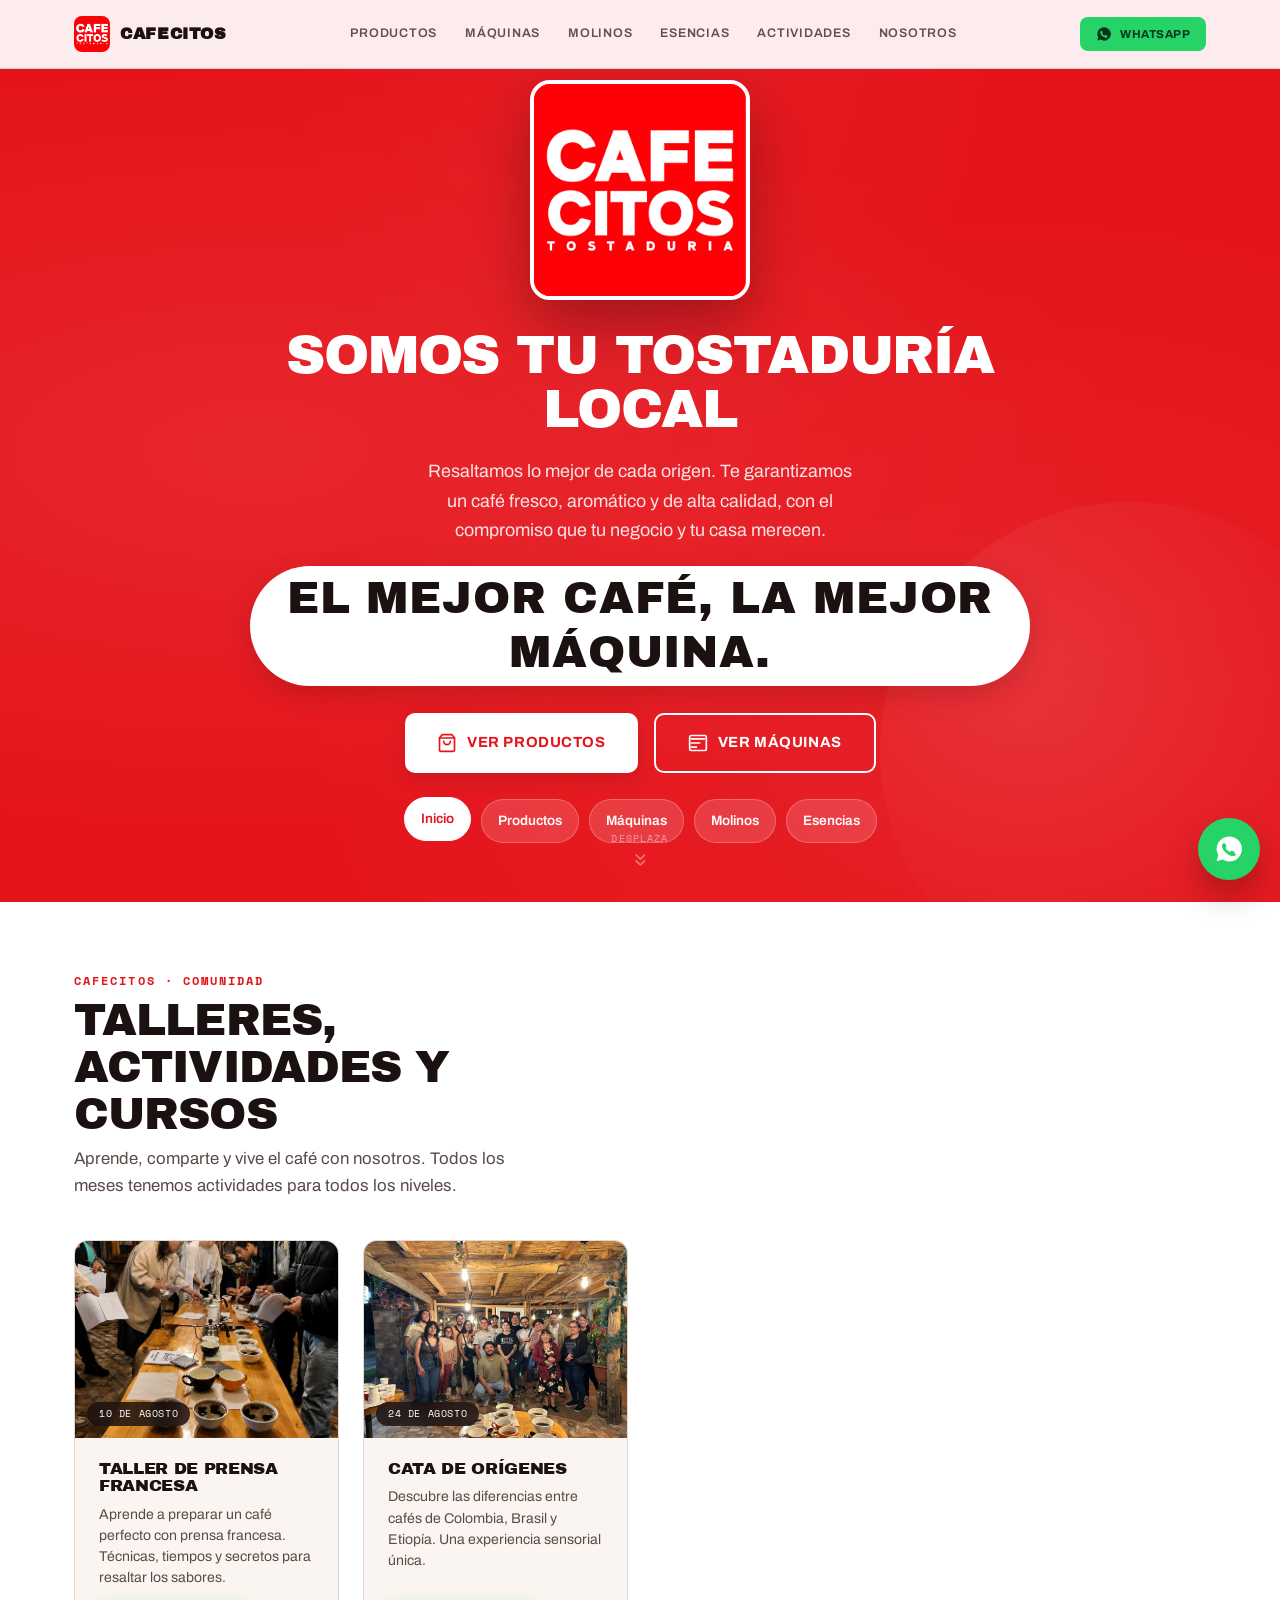
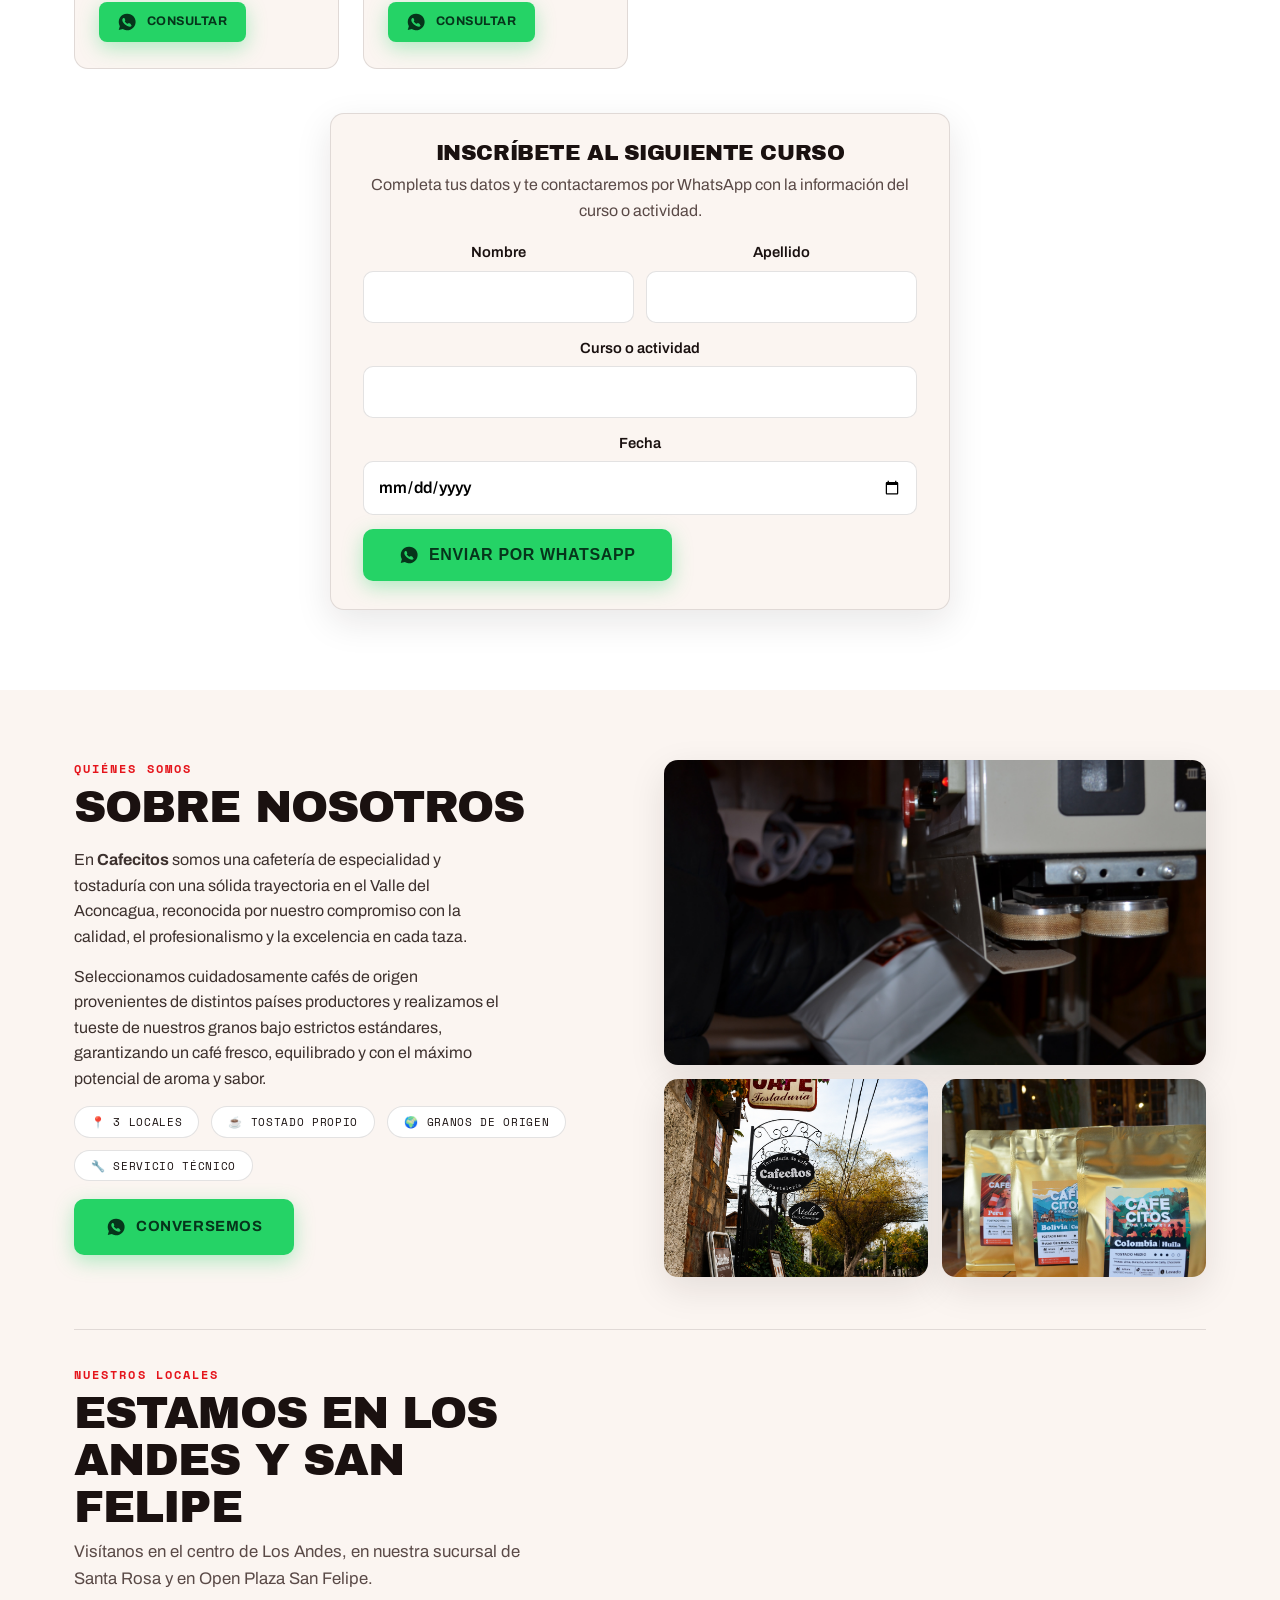
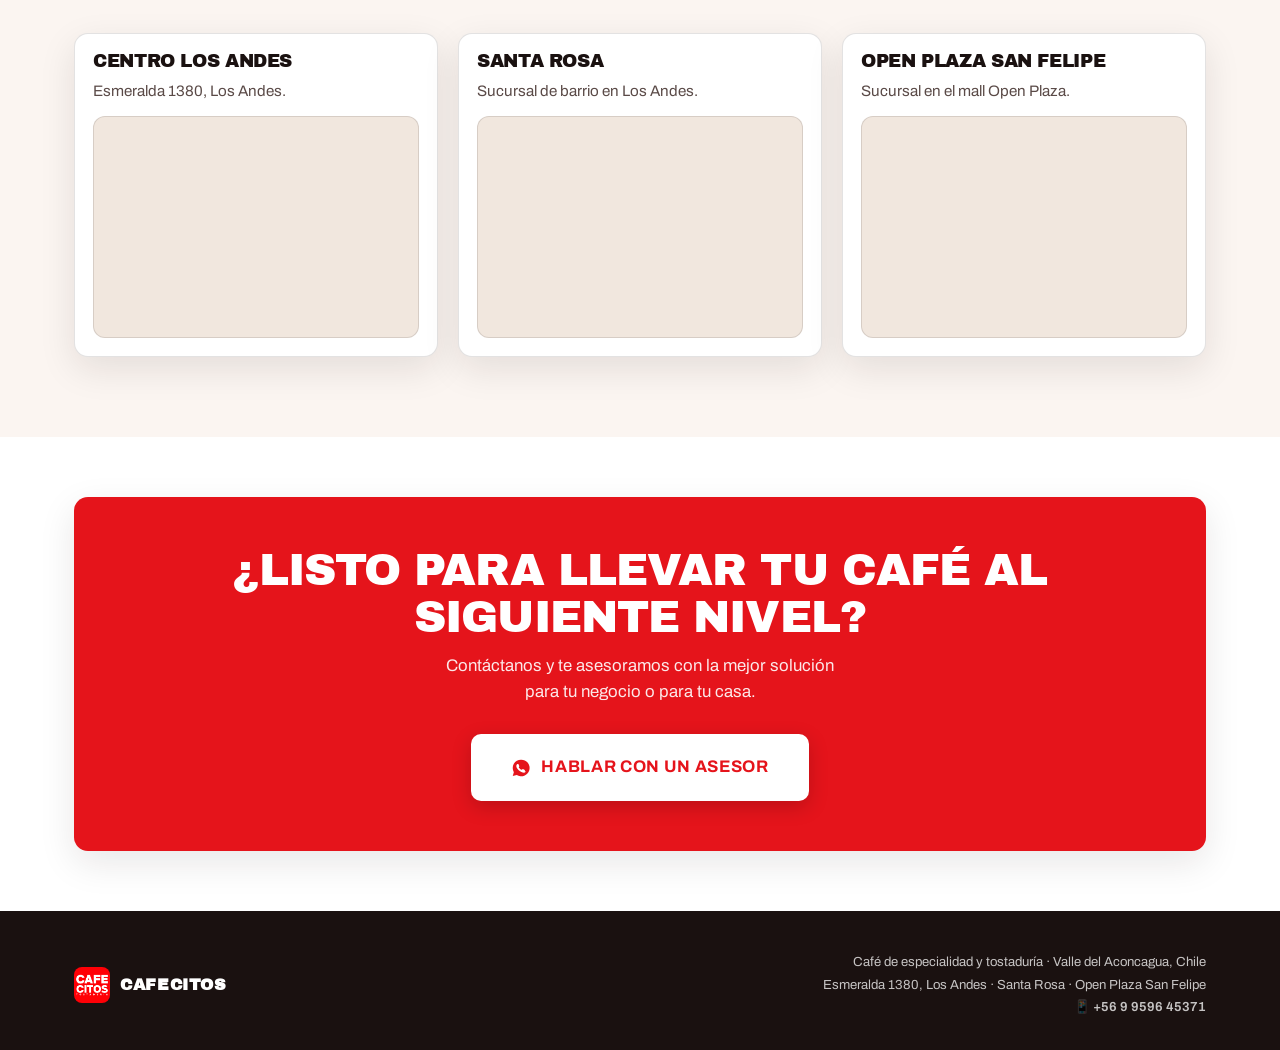
==== commit eba3cc5f: "+ cambios" ====
--- a/index.html
+++ b/index.html
@@ -8,7 +8,7 @@
     <link rel="preconnect" href="https://fonts.googleapis.com" />
     <link rel="preconnect" href="https://fonts.gstatic.com" crossorigin />
     <link href="https://fonts.googleapis.com/css2?family=Archivo+Black&family=Archivo:wght@400;500;600;700&family=Space+Mono:wght@400;700&display=swap" rel="stylesheet" />
-    <link rel="stylesheet" href="style2.css" />
+    <link rel="stylesheet" href="styleindex.css" />
     <link rel="icon" type="image/jpeg" href="LOGO.JPG" />
 </head>
 <body>
@@ -23,6 +23,8 @@
             <div class="navlinks">
                 <a href="productos.html">Productos</a>
                 <a href="maquinas.html">Máquinas</a>
+                <a href="molinos.html">Molinos</a>
+                <a href="esencias.html">Esencias</a>
                 <a href="#actividades">Actividades</a>
                 <a href="#nosotros">Nosotros</a>
             </div>
@@ -30,8 +32,44 @@
                 <svg viewBox="0 0 24 24"><path d="M12 2a10 10 0 0 0-8.6 15l-1.3 4.7 4.8-1.3A10 10 0 1 0 12 2zm5.8 14.2c-.2.7-1.4 1.3-2 1.4-.5.1-1.1.1-1.8-.1-.4-.1-1-.3-1.6-.6-2.9-1.2-4.7-4.1-4.9-4.3-.1-.2-1.1-1.5-1.1-2.8 0-1.3.7-2 .9-2.2.2-.3.5-.3.7-.3h.5c.2 0 .4 0 .6.5l.8 1.9c.1.2.1.3 0 .5l-.4.6c-.1.2-.3.3-.1.6.1.3.6 1 1.3 1.6.9.8 1.6 1 1.9 1.2.3.1.4.1.6-.1l.6-.7c.2-.2.3-.2.5-.1l1.8.9c.3.1.4.2.5.3.1.2.1.6-.1 1.3z"/></svg>
                 <span>WhatsApp</span>
             </a>
+
+            <!-- Botón hamburguesa (solo móvil) -->
+            <button type="button" class="hamburger" id="hamburger" aria-label="Abrir menú" aria-expanded="false" aria-controls="mobileMenu">
+                <span></span>
+                <span></span>
+                <span></span>
+            </button>
         </div>
     </nav>
+
+    <!-- ======== MENÚ LATERAL MÓVIL ======== -->
+    <div class="mobile-overlay" id="mobileOverlay"></div>
+    <aside class="mobile-menu" id="mobileMenu" aria-hidden="true">
+        <div class="mobile-menu-head">
+            <a href="index.html" class="brandmark">
+                <img src="LOGO.jpg" alt="Cafecitos" />
+                <b>CAFECITOS</b>
+            </a>
+            <button type="button" class="mobile-close" id="mobileClose" aria-label="Cerrar menú">
+                <svg viewBox="0 0 24 24" fill="none" stroke="currentColor" stroke-width="2" stroke-linecap="round" stroke-linejoin="round">
+                    <line x1="18" y1="6" x2="6" y2="18" />
+                    <line x1="6" y1="6" x2="18" y2="18" />
+                </svg>
+            </button>
+        </div>
+        <nav class="mobile-menu-links">
+            <a href="productos.html">Productos</a>
+            <a href="molinos.html">Molinos</a>
+            <a href="esencias.html">Esencias</a>
+            <a href="maquinas.html">Máquinas</a>
+            <a href="#actividades">Actividades</a>
+            <a href="#nosotros">Nosotros</a>
+        </nav>
+        <a href="https://wa.me/56959645371?text=Hola%20Cafecitos%2C%20quisiera%20recibir%20informaci%C3%B3n" target="_blank" rel="noopener" class="btn btn-wa mobile-menu-wa">
+            <svg viewBox="0 0 24 24"><path d="M12 2a10 10 0 0 0-8.6 15l-1.3 4.7 4.8-1.3A10 10 0 1 0 12 2zm5.8 14.2c-.2.7-1.4 1.3-2 1.4-.5.1-1.1.1-1.8-.1-.4-.1-1-.3-1.6-.6-2.9-1.2-4.7-4.1-4.9-4.3-.1-.2-1.1-1.5-1.1-2.8 0-1.3.7-2 .9-2.2.2-.3.5-.3.7-.3h.5c.2 0 .4 0 .6.5l.8 1.9c.1.2.1.3 0 .5l-.4.6c-.1.2-.3.3-.1.6.1.3.6 1 1.3 1.6.9.8 1.6 1 1.9 1.2.3.1.4.1.6-.1l.6-.7c.2-.2.3-.2.5-.1l1.8.9c.3.1.4.2.5.3.1.2.1.6-.1 1.3z"/></svg>
+            Escríbenos por WhatsApp
+        </a>
+    </aside>
 
     <!-- ======== HERO — FULLSCREEN ======== -->
     <header id="hero">
@@ -66,6 +104,13 @@
                     </svg>
                     Ver Máquinas
                 </a>
+            </div>
+            <div class="hero-nav-pills" aria-label="Secciones rápidas">
+                <a href="index.html" class="hero-nav-pill active">Inicio</a>
+                <a href="productos.html" class="hero-nav-pill">Productos</a>
+                <a href="maquinas.html" class="hero-nav-pill">Máquinas</a>
+                <a href="molinos.html" class="hero-nav-pill">Molinos</a>
+                <a href="esencias.html" class="hero-nav-pill">Esencias</a>
             </div>
         </div>
 
@@ -223,6 +268,52 @@
     </a>
 
     <script>
+        /* =====================================================
+           MENÚ LATERAL MÓVIL (hamburguesa)
+           ===================================================== */
+        const hamburger = document.getElementById('hamburger');
+        const mobileMenu = document.getElementById('mobileMenu');
+        const mobileOverlay = document.getElementById('mobileOverlay');
+        const mobileClose = document.getElementById('mobileClose');
+
+        function abrirMenuMovil() {
+            mobileMenu.classList.add('is-open');
+            mobileOverlay.classList.add('is-open');
+            hamburger.classList.add('is-active');
+            hamburger.setAttribute('aria-expanded', 'true');
+            mobileMenu.setAttribute('aria-hidden', 'false');
+            document.body.classList.add('no-scroll');
+        }
+
+        function cerrarMenuMovil() {
+            mobileMenu.classList.remove('is-open');
+            mobileOverlay.classList.remove('is-open');
+            hamburger.classList.remove('is-active');
+            hamburger.setAttribute('aria-expanded', 'false');
+            mobileMenu.setAttribute('aria-hidden', 'true');
+            document.body.classList.remove('no-scroll');
+        }
+
+        if (hamburger) {
+            hamburger.addEventListener('click', () => {
+                const abierto = mobileMenu.classList.contains('is-open');
+                abierto ? cerrarMenuMovil() : abrirMenuMovil();
+            });
+        }
+
+        if (mobileClose) mobileClose.addEventListener('click', cerrarMenuMovil);
+        if (mobileOverlay) mobileOverlay.addEventListener('click', cerrarMenuMovil);
+
+        // Cierra el menú al hacer clic en cualquier enlace del panel
+        document.querySelectorAll('.mobile-menu a').forEach(link => {
+            link.addEventListener('click', cerrarMenuMovil);
+        });
+
+        // Cierra el menú con la tecla Escape
+        document.addEventListener('keydown', (e) => {
+            if (e.key === 'Escape') cerrarMenuMovil();
+        });
+
         const inscripcionForm = document.getElementById('inscripcion-form');
 
         if (inscripcionForm) {
--- a/styleindex.css
+++ b/styleindex.css
@@ -0,0 +1,1553 @@
+:root {
+    --red: #E5141B;
+    --red-deep: #B00C12;
+    --white: #FFFFFF;
+    --paper: #FBF5F1;
+    --ink: #1A1110;
+    --roast: #6B3A1E;
+    --line: rgba(26, 17, 16, .12);
+    --shadow: 0 12px 36px rgba(26, 17, 16, .10);
+    --shadow-hover: 0 20px 48px rgba(26, 17, 16, .16);
+    --radius: 14px;
+    --transition: .35s cubic-bezier(.22, .61, .36, 1);
+    --font-archivo: 'Archivo', system-ui, sans-serif;
+    --font-black: 'Archivo Black', sans-serif;
+    --font-mono: 'Space Mono', monospace;
+}
+
+* {
+    margin: 0;
+    padding: 0;
+    box-sizing: border-box;
+}
+
+html {
+    scroll-behavior: smooth;
+}
+
+body {
+    font-family: var(--font-archivo);
+    background: var(--paper);
+    color: var(--ink);
+    line-height: 1.6;
+    -webkit-font-smoothing: antialiased;
+    overflow-x: hidden;
+}
+
+.wrap {
+    max-width: 1180px;
+    margin: 0 auto;
+    padding: 0 24px;
+}
+
+h1,
+h2,
+h3,
+.display {
+    font-family: var(--font-black);
+    font-weight: 400;
+    letter-spacing: -.02em;
+    line-height: 1.05;
+}
+
+img {
+    max-width: 100%;
+    display: block;
+}
+
+a {
+    text-decoration: none;
+    color: inherit;
+}
+
+/* ============================================================
+   NAV
+   ============================================================ */
+nav {
+    position: fixed;
+    top: 0;
+    left: 0;
+    right: 0;
+    z-index: 100;
+    background: rgba(255, 255, 255, .92);
+    backdrop-filter: blur(12px);
+    -webkit-backdrop-filter: blur(12px);
+    border-bottom: 1px solid var(--line);
+    transition: background var(--transition);
+}
+
+nav .wrap {
+    display: flex;
+    align-items: center;
+    justify-content: space-between;
+    height: 68px;
+}
+
+.brandmark {
+    display: flex;
+    align-items: center;
+    gap: 10px;
+    color: var(--ink);
+}
+
+.brandmark img {
+    width: 36px;
+    height: 36px;
+    border-radius: 8px;
+    object-fit: cover;
+}
+
+.brandmark b {
+    font-family: var(--font-black);
+    font-size: 1rem;
+    letter-spacing: .04em;
+}
+
+.navlinks {
+    display: flex;
+    gap: 28px;
+}
+
+.navlinks a {
+    color: var(--ink);
+    font-weight: 600;
+    font-size: .78rem;
+    text-transform: uppercase;
+    letter-spacing: .06em;
+    opacity: .7;
+    transition: opacity var(--transition);
+    position: relative;
+}
+
+.navlinks a::after {
+    content: '';
+    position: absolute;
+    bottom: -4px;
+    left: 0;
+    width: 0;
+    height: 2px;
+    background: var(--red);
+    transition: width var(--transition);
+}
+
+.navlinks a:hover {
+    opacity: 1;
+}
+
+.navlinks a:hover::after {
+    width: 100%;
+}
+
+.nav-wa {
+    display: flex;
+    align-items: center;
+    gap: 8px;
+    background: #25D366;
+    color: #06351b;
+    font-weight: 700;
+    font-size: .72rem;
+    padding: 8px 16px;
+    border-radius: 8px;
+    text-transform: uppercase;
+    letter-spacing: .04em;
+    transition: transform var(--transition), box-shadow var(--transition);
+}
+
+.nav-wa svg {
+    width: 16px;
+    height: 16px;
+    fill: #06351b;
+}
+
+.nav-wa:hover {
+    transform: translateY(-2px);
+    box-shadow: 0 8px 20px rgba(37, 211, 102, .35);
+}
+
+/* ---- Botón hamburguesa ---- */
+.hamburger {
+    display: none;
+    flex-direction: column;
+    justify-content: center;
+    align-items: center;
+    gap: 5px;
+    width: 40px;
+    height: 40px;
+    border: none;
+    background: transparent;
+    cursor: pointer;
+    padding: 0;
+    flex-shrink: 0;
+}
+
+.hamburger span {
+    display: block;
+    width: 22px;
+    height: 2px;
+    background: var(--ink);
+    border-radius: 2px;
+    transition: transform var(--transition), opacity var(--transition);
+}
+
+.hamburger.is-active span:nth-child(1) {
+    transform: translateY(7px) rotate(45deg);
+}
+
+.hamburger.is-active span:nth-child(2) {
+    opacity: 0;
+}
+
+.hamburger.is-active span:nth-child(3) {
+    transform: translateY(-7px) rotate(-45deg);
+}
+
+/* ---- Overlay de fondo ---- */
+.mobile-overlay {
+    position: fixed;
+    inset: 0;
+    background: rgba(26, 17, 16, .45);
+    backdrop-filter: blur(2px);
+    opacity: 0;
+    visibility: hidden;
+    transition: opacity var(--transition), visibility var(--transition);
+    z-index: 150;
+}
+
+.mobile-overlay.is-open {
+    opacity: 1;
+    visibility: visible;
+}
+
+/* ---- Panel lateral móvil ---- */
+.mobile-menu {
+    position: fixed;
+    top: 0;
+    right: 0;
+    bottom: 0;
+    width: min(320px, 84vw);
+    background: var(--white);
+    box-shadow: -12px 0 36px rgba(26, 17, 16, .18);
+    z-index: 200;
+    display: flex;
+    flex-direction: column;
+    padding: 20px 24px 32px;
+    transform: translateX(100%);
+    transition: transform var(--transition);
+    overflow-y: auto;
+}
+
+.mobile-menu.is-open {
+    transform: translateX(0);
+}
+
+.mobile-menu-head {
+    display: flex;
+    align-items: center;
+    justify-content: space-between;
+    padding-bottom: 20px;
+    margin-bottom: 12px;
+    border-bottom: 1px solid var(--line);
+}
+
+.mobile-close {
+    display: flex;
+    align-items: center;
+    justify-content: center;
+    width: 36px;
+    height: 36px;
+    border: none;
+    background: var(--paper);
+    border-radius: 8px;
+    color: var(--ink);
+    cursor: pointer;
+}
+
+.mobile-close svg {
+    width: 18px;
+    height: 18px;
+}
+
+.mobile-menu-links {
+    display: flex;
+    flex-direction: column;
+    gap: 4px;
+    margin-bottom: 24px;
+}
+
+.mobile-menu-links a {
+    padding: 14px 4px;
+    font-weight: 600;
+    font-size: .95rem;
+    text-transform: uppercase;
+    letter-spacing: .04em;
+    color: var(--ink);
+    border-bottom: 1px solid var(--line);
+    transition: color var(--transition), padding-left var(--transition);
+}
+
+.mobile-menu-links a:hover,
+.mobile-menu-links a:active {
+    color: var(--red);
+    padding-left: 10px;
+}
+
+.mobile-menu-wa {
+    margin-top: auto;
+    justify-content: center;
+}
+
+body.no-scroll {
+    overflow: hidden;
+}
+
+@media(max-width:768px) {
+    .navlinks {
+        display: none;
+    }
+    .nav-wa span {
+        display: none;
+    }
+    .hamburger {
+        display: flex;
+    }
+}
+
+@media(min-width:769px) {
+    .mobile-menu,
+    .mobile-overlay {
+        display: none;
+    }
+}
+
+/* ---- Ajustes finos de responsividad general ---- */
+@media(max-width:480px) {
+    nav .wrap {
+        height: 60px;
+    }
+    .brandmark b {
+        font-size: .85rem;
+    }
+    .brandmark img {
+        width: 30px;
+        height: 30px;
+    }
+    .nav-wa {
+        padding: 7px 10px;
+    }
+}
+
+/* ============================================================
+   HERO — FULLSCREEN
+   ============================================================ */
+#hero {
+    min-height: 100vh;
+    min-height: 100dvh;
+    display: flex;
+    align-items: center;
+    justify-content: center;
+    position: relative;
+    background: var(--red);
+    overflow: hidden;
+    padding: 80px 24px 60px;
+}
+
+/* Fondo con degradado y patrón sutil */
+#hero::before {
+    content: '';
+    position: absolute;
+    inset: 0;
+    background:
+        radial-gradient(ellipse at 20% 50%, rgba(255, 255, 255, .08), transparent 60%),
+        radial-gradient(ellipse at 80% 80%, rgba(255, 255, 255, .06), transparent 50%),
+        radial-gradient(ellipse at 50% 0%, rgba(255, 255, 255, .04), transparent 40%);
+    pointer-events: none;
+}
+
+/* Círculo decorativo */
+#hero::after {
+    content: '';
+    position: absolute;
+    right: -100px;
+    bottom: -100px;
+    width: 500px;
+    height: 500px;
+    border-radius: 50%;
+    background: radial-gradient(circle at 30% 30%, rgba(255, 255, 255, .08), transparent 65%);
+    pointer-events: none;
+}
+
+.hero-overlay {
+    position: absolute;
+    inset: 0;
+    pointer-events: none;
+}
+
+.hero-content {
+    position: relative;
+    z-index: 2;
+    text-align: center;
+    max-width: 780px;
+    margin: 0 auto;
+    display: flex;
+    flex-direction: column;
+    align-items: center;
+    gap: 20px;
+}
+
+/* Logo — elemento principal */
+.hero-logo-wrap {
+    margin-bottom: 8px;
+}
+
+.hero-logo {
+    width: min(220px, 40vw);
+    height: auto;
+    border-radius: 20px;
+    box-shadow: 0 24px 60px rgba(0, 0, 0, .30);
+    border: 4px solid var(--white);
+    transition: transform var(--transition);
+    animation: heroFadeIn 1s ease-out;
+}
+
+.hero-logo:hover {
+    transform: scale(1.02);
+}
+
+@keyframes heroFadeIn {
+    0% {
+        opacity: 0;
+        transform: scale(.92) translateY(20px);
+    }
+    100% {
+        opacity: 1;
+        transform: scale(1) translateY(0);
+    }
+}
+
+/* Textos */
+.hero-title {
+    font-family: var(--font-black);
+    font-size: clamp(1.8rem, 4.5vw, 3.4rem);
+    text-transform: uppercase;
+    color: var(--white);
+    letter-spacing: -.02em;
+    line-height: 1;
+    margin: 0;
+    animation: heroFadeIn .9s ease-out .1s both;
+}
+
+.hero-text {
+    font-size: clamp(1rem, 1.4vw, 1.2rem);
+    color: rgba(255, 255, 255, .88);
+    max-width: 44ch;
+    margin: 0 auto;
+    line-height: 1.65;
+    font-weight: 400;
+    animation: heroFadeIn .9s ease-out .2s both;
+}
+
+.hero-highlight {
+    font-family: var(--font-black);
+    font-size: clamp(1.6rem, 3.5vw, 2.8rem);
+    text-transform: uppercase;
+    color: var(--ink);
+    background: var(--white);
+    padding: 6px 28px;
+    border-radius: 99px;
+    display: inline-block;
+    letter-spacing: .02em;
+    line-height: 1.2;
+    box-shadow: 0 8px 28px rgba(0, 0, 0, .15);
+    animation: heroFadeIn .9s ease-out .3s both;
+}
+
+/* Botones */
+.hero-buttons {
+    display: flex;
+    gap: 16px;
+    flex-wrap: wrap;
+    justify-content: center;
+    margin-top: 8px;
+    animation: heroFadeIn .9s ease-out .4s both;
+}
+
+.hero-nav-pills {
+    display: flex;
+    gap: 10px;
+    flex-wrap: wrap;
+    justify-content: center;
+    margin-top: 6px;
+    animation: heroFadeIn .9s ease-out .45s both;
+}
+
+.hero-nav-pill {
+    display: inline-flex;
+    align-items: center;
+    justify-content: center;
+    padding: 10px 16px;
+    border-radius: 999px;
+    background: rgba(255, 255, 255, .15);
+    border: 1px solid rgba(255, 255, 255, .24);
+    color: var(--white);
+    font-weight: 600;
+    font-size: .85rem;
+    text-decoration: none;
+    transition: background var(--transition), color var(--transition), border-color var(--transition), transform var(--transition);
+}
+
+.hero-nav-pill:hover,
+.hero-nav-pill.active {
+    background: var(--white);
+    color: var(--red);
+    border-color: var(--white);
+    transform: translateY(-2px);
+}
+
+.btn {
+    display: inline-flex;
+    align-items: center;
+    gap: 10px;
+    font-weight: 700;
+    padding: 16px 32px;
+    border-radius: 10px;
+    font-size: .92rem;
+    text-transform: uppercase;
+    letter-spacing: .04em;
+    transition: transform var(--transition), box-shadow var(--transition), background var(--transition);
+    border: none;
+    cursor: pointer;
+}
+
+.btn svg {
+    width: 20px;
+    height: 20px;
+    flex-shrink: 0;
+}
+
+.btn-primary {
+    background: var(--white);
+    color: var(--red);
+    box-shadow: 0 6px 20px rgba(0, 0, 0, .12);
+}
+
+.btn-primary:hover {
+    transform: translateY(-3px);
+    box-shadow: 0 12px 32px rgba(0, 0, 0, .20);
+}
+
+.btn-secondary {
+    background: transparent;
+    color: var(--white);
+    border: 2px solid var(--white);
+}
+
+.btn-secondary:hover {
+    background: var(--white);
+    color: var(--red);
+    transform: translateY(-3px);
+    box-shadow: 0 12px 32px rgba(0, 0, 0, .18);
+}
+
+.btn-wa {
+    background: #25D366;
+    color: #06351b;
+    box-shadow: 0 6px 20px rgba(37, 211, 102, .35);
+}
+
+.btn-wa svg {
+    fill: #06351b;
+}
+
+.btn-wa:hover {
+    transform: translateY(-3px);
+    box-shadow: 0 10px 32px rgba(37, 211, 102, .45);
+}
+
+.btn-large {
+    padding: 20px 40px;
+    font-size: 1.05rem;
+}
+
+.btn-small {
+    padding: 10px 18px;
+    font-size: .78rem;
+    border-radius: 8px;
+}
+
+/* Scroll indicator */
+.scroll-indicator {
+    position: absolute;
+    bottom: 32px;
+    left: 50%;
+    transform: translateX(-50%);
+    display: flex;
+    flex-direction: column;
+    align-items: center;
+    gap: 4px;
+    color: rgba(255, 255, 255, .5);
+    font-family: var(--font-mono);
+    font-size: .6rem;
+    text-transform: uppercase;
+    letter-spacing: .12em;
+    animation: bounceScroll 2s infinite;
+}
+
+.whatsapp-float {
+    position: fixed;
+    right: 20px;
+    bottom: 20px;
+    z-index: 120;
+    width: 62px;
+    height: 62px;
+    border-radius: 50%;
+    display: grid;
+    place-items: center;
+    background: #25D366;
+    box-shadow: 0 16px 32px rgba(0, 0, 0, .24);
+    transition: transform var(--transition), box-shadow var(--transition);
+}
+
+.whatsapp-float:hover {
+    transform: translateY(-4px);
+    box-shadow: 0 20px 38px rgba(0, 0, 0, .28);
+}
+
+.whatsapp-float svg {
+    width: 30px;
+    height: 30px;
+    fill: #fff;
+}
+
+@media(max-width:680px) {
+    .whatsapp-float {
+        width: 56px;
+        height: 56px;
+        right: 14px;
+        bottom: 14px;
+    }
+}
+
+.scroll-indicator svg {
+    width: 20px;
+    height: 20px;
+    stroke: rgba(255, 255, 255, .4);
+}
+
+@keyframes bounceScroll {
+    0%,
+    100% {
+        transform: translateX(-50%) translateY(0);
+    }
+    50% {
+        transform: translateX(-50%) translateY(-6px);
+    }
+}
+
+@media(max-width:600px) {
+    .hero-logo {
+        width: min(160px, 50vw);
+    }
+    .hero-buttons {
+        flex-direction: column;
+        align-items: center;
+        width: 100%;
+    }
+    .hero-buttons .btn {
+        width: 100%;
+        justify-content: center;
+        padding: 14px 20px;
+    }
+    .hero-highlight {
+        padding: 4px 18px;
+        font-size: clamp(1.2rem, 4vw, 1.8rem);
+    }
+    .scroll-indicator {
+        display: none;
+    }
+}
+
+/* ============================================================
+   ACTIVIDADES
+   ============================================================ */
+.actividades {
+    padding: 70px 0 80px;
+    background: var(--white);
+}
+
+.sec-head {
+    margin-bottom: 40px;
+    max-width: 52ch;
+}
+
+.sec-head .kicker {
+    font-family: var(--font-mono);
+    font-size: .72rem;
+    letter-spacing: .18em;
+    text-transform: uppercase;
+    color: var(--red);
+    font-weight: 700;
+    display: block;
+    margin-bottom: 6px;
+}
+
+.sec-head h2 {
+    font-size: clamp(2rem, 4vw, 2.8rem);
+    text-transform: uppercase;
+    margin-bottom: 8px;
+}
+
+.sec-head p {
+    font-size: 1.05rem;
+    color: #5a4a47;
+}
+
+.actividades-grid {
+    display: grid;
+    grid-template-columns: repeat(4, 1fr);
+    gap: 24px;
+}
+
+.actividad-card {
+    background: var(--paper);
+    border-radius: var(--radius);
+    overflow: hidden;
+    border: 1px solid var(--line);
+    transition: transform var(--transition), box-shadow var(--transition);
+    display: flex;
+    flex-direction: column;
+}
+
+.actividad-card:hover {
+    transform: translateY(-6px);
+    box-shadow: var(--shadow-hover);
+}
+
+.actividad-img {
+    position: relative;
+    aspect-ratio: 4/3;
+    overflow: hidden;
+    background: #e8ddd8;
+}
+
+.actividad-img img {
+    width: 100%;
+    height: 100%;
+    object-fit: cover;
+    transition: transform var(--transition);
+}
+
+.actividad-card:hover .actividad-img img {
+    transform: scale(1.06);
+}
+
+.actividad-fecha {
+    position: absolute;
+    bottom: 12px;
+    left: 12px;
+    background: rgba(26, 17, 16, .82);
+    backdrop-filter: blur(8px);
+    color: var(--white);
+    font-family: var(--font-mono);
+    font-size: .62rem;
+    text-transform: uppercase;
+    letter-spacing: .06em;
+    padding: 4px 12px;
+    border-radius: 99px;
+}
+
+.actividad-body {
+    padding: 22px 24px 26px;
+    display: flex;
+    flex-direction: column;
+    gap: 9px;
+    flex: 1;
+}
+
+.actividad-body h3 {
+    font-family: var(--font-black);
+    font-size: 1.05rem;
+    text-transform: uppercase;
+}
+
+.actividad-body p {
+    font-size: .88rem;
+    color: #5a4a47;
+    line-height: 1.5;
+    flex: 1;
+}
+
+.actividad-body .btn-wa {
+    align-self: flex-start;
+    margin-top: 4px;
+}
+
+.actividades-cta {
+    text-align: center;
+    margin-top: 44px;
+}
+
+.inscripcion-card {
+    display: inline-block;
+    background: var(--paper);
+    border: 1px solid var(--line);
+    border-radius: var(--radius);
+    padding: 28px 32px;
+    box-shadow: var(--shadow);
+    max-width: 620px;
+    width: 100%;
+}
+
+.inscripcion-card h3 {
+    font-size: 1.35rem;
+    text-transform: uppercase;
+    margin-bottom: 8px;
+}
+
+.inscripcion-card p {
+    color: #5a4a47;
+    margin-bottom: 18px;
+}
+
+.inscripcion-form {
+    display: flex;
+    flex-direction: column;
+    gap: 14px;
+}
+
+.form-row {
+    display: grid;
+    grid-template-columns: 1fr 1fr;
+    gap: 12px;
+}
+
+.inscripcion-form label {
+    display: flex;
+    flex-direction: column;
+    gap: 6px;
+    font-weight: 600;
+    color: var(--ink);
+}
+
+.inscripcion-form span {
+    font-size: .92rem;
+}
+
+.inscripcion-form input {
+    border: 1px solid var(--line);
+    border-radius: 10px;
+    padding: 12px 14px;
+    font: inherit;
+    background: var(--white);
+}
+
+.inscripcion-form input:focus {
+    outline: 2px solid rgba(229, 20, 27, .2);
+    border-color: var(--red);
+}
+
+.inscripcion-form button {
+    border: 0;
+    cursor: pointer;
+    justify-content: center;
+    width: fit-content;
+}
+
+.actividades-cta .btn-wa {
+    font-size: 1rem;
+    padding: 16px 36px;
+}
+
+@media (max-width: 640px) {
+    .form-row {
+        grid-template-columns: 1fr;
+    }
+}
+
+@media(max-width:960px) {
+    .actividades-grid {
+        grid-template-columns: repeat(2, 1fr);
+    }
+}
+
+@media(max-width:540px) {
+    .actividades-grid {
+        grid-template-columns: 1fr;
+    }
+}
+
+/* ============================================================
+   NOSOTROS
+   ============================================================ */
+.nosotros {
+    padding: 70px 0 80px;
+    background: var(--paper);
+}
+
+.nosotros-grid {
+    display: grid;
+    grid-template-columns: 1fr 1fr;
+    gap: 48px;
+    align-items: start;
+}
+
+.nosotros-texto .kicker {
+    font-family: var(--font-mono);
+    font-size: .72rem;
+    letter-spacing: .18em;
+    text-transform: uppercase;
+    color: var(--red);
+    font-weight: 700;
+    display: block;
+    margin-bottom: 6px;
+}
+
+.nosotros-texto h2 {
+    font-size: clamp(1.8rem, 3.8vw, 2.8rem);
+    text-transform: uppercase;
+    margin-bottom: 16px;
+}
+
+.nosotros-texto p {
+    font-size: 1rem;
+    color: #3d312e;
+    margin-bottom: 14px;
+    max-width: 48ch;
+}
+
+.nosotros-badges {
+    display: flex;
+    gap: 12px;
+    flex-wrap: wrap;
+    margin: 8px 0 18px;
+}
+
+.nosotros-badges span {
+    font-family: var(--font-mono);
+    font-size: .7rem;
+    text-transform: uppercase;
+    letter-spacing: .06em;
+    background: var(--white);
+    padding: 6px 16px;
+    border-radius: 99px;
+    border: 1px solid var(--line);
+}
+
+.nosotros-fotos {
+    display: flex;
+    flex-direction: column;
+    gap: 14px;
+}
+
+.nosotros-fotos>img {
+    border-radius: var(--radius);
+    aspect-ratio: 16/9;
+    object-fit: cover;
+    box-shadow: var(--shadow);
+}
+
+.nosotros-fotos-grid {
+    display: grid;
+    grid-template-columns: 1fr 1fr;
+    gap: 14px;
+}
+
+.nosotros-fotos-grid img {
+    border-radius: var(--radius);
+    aspect-ratio: 4/3;
+    object-fit: cover;
+    box-shadow: var(--shadow);
+}
+
+.locales-section {
+    margin-top: 52px;
+    padding-top: 36px;
+    border-top: 1px solid var(--line);
+}
+
+.locales-grid {
+    display: grid;
+    grid-template-columns: repeat(3, 1fr);
+    gap: 20px;
+    margin-top: 24px;
+}
+
+.map-card {
+    background: var(--white);
+    border: 1px solid var(--line);
+    border-radius: var(--radius);
+    padding: 18px;
+    box-shadow: var(--shadow);
+}
+
+.map-card h3 {
+    font-size: 1.15rem;
+    text-transform: uppercase;
+    margin-bottom: 8px;
+}
+
+.map-card p {
+    font-size: .95rem;
+    color: #5a4a47;
+    margin-bottom: 12px;
+}
+
+.map-embed {
+    border-radius: 12px;
+    overflow: hidden;
+    border: 1px solid var(--line);
+    background: #f1e7de;
+}
+
+.map-embed iframe {
+    width: 100%;
+    height: 220px;
+    border: 0;
+    display: block;
+}
+
+@media(max-width:960px) {
+    .locales-grid {
+        grid-template-columns: 1fr 1fr;
+    }
+}
+
+@media(max-width:820px) {
+    .nosotros-grid {
+        grid-template-columns: 1fr;
+        gap: 32px;
+    }
+    .nosotros-texto p {
+        max-width: 100%;
+    }
+}
+
+@media(max-width:640px) {
+    .locales-grid {
+        grid-template-columns: 1fr;
+    }
+}
+
+/* ============================================================
+   CTA FINAL
+   ============================================================ */
+.cta-final {
+    padding: 60px 0;
+    background: var(--white);
+}
+
+.cta-final-card {
+    background: var(--red);
+    color: var(--white);
+    border-radius: var(--radius);
+    padding: 50px 40px;
+    text-align: center;
+    box-shadow: var(--shadow);
+}
+
+.cta-final-card h2 {
+    font-size: clamp(1.8rem, 3.8vw, 2.8rem);
+    text-transform: uppercase;
+    margin-bottom: 12px;
+}
+
+.cta-final-card p {
+    font-size: 1.05rem;
+    opacity: .9;
+    max-width: 40ch;
+    margin: 0 auto 28px;
+}
+
+.cta-final-card .btn-wa {
+    background: var(--white);
+    color: var(--red);
+    box-shadow: 0 6px 20px rgba(0, 0, 0, .18);
+}
+
+.cta-final-card .btn-wa svg {
+    fill: var(--red);
+}
+
+.cta-final-card .btn-wa:hover {
+    box-shadow: 0 12px 36px rgba(0, 0, 0, .28);
+}
+
+/* ============================================================
+   FOOTER
+   ============================================================ */
+footer {
+    background: var(--ink);
+    color: var(--white);
+    padding: 40px 0 32px;
+}
+
+.foot-grid {
+    display: flex;
+    justify-content: space-between;
+    align-items: center;
+    flex-wrap: wrap;
+    gap: 20px;
+}
+
+.foot-grid .brandmark {
+    color: var(--white);
+}
+
+.foot-grid .brandmark b {
+    color: var(--white);
+}
+
+.footer-info {
+    text-align: right;
+    font-size: .82rem;
+    opacity: .75;
+    line-height: 1.7;
+}
+
+.footer-info a {
+    color: var(--white);
+    font-weight: 600;
+}
+
+@media(max-width:600px) {
+    .foot-grid {
+        flex-direction: column;
+        text-align: center;
+    }
+    .footer-info {
+        text-align: center;
+    }
+}
+
+/* ============================================================
+   UTILIDADES
+   ============================================================ */
+.text-center {
+    text-align: center;
+}
+
+.mt-16 {
+    margin-top: 16px;
+}
+
+.mt-24 {
+    margin-top: 24px;
+}
+
+.mb-16 {
+    margin-bottom: 16px;
+}
+
+.mb-24 {
+    margin-bottom: 24px;
+}
+
+.gap-8 {
+    gap: 8px;
+}
+
+.gap-12 {
+    gap: 12px;
+}
+
+.flex-center {
+    display: flex;
+    align-items: center;
+    justify-content: center;
+}
+/* ============================================================
+   ESTILOS PARA CAFETERAS.HTML
+   ============================================================ */
+
+.cat-controls {
+    display: flex;
+    gap: 16px;
+    flex-wrap: wrap;
+    align-items: center;
+    justify-content: space-between;
+    margin-bottom: 26px;
+}
+
+.cat-search-wrap {
+    display: flex;
+    align-items: center;
+    gap: 10px;
+    background: var(--white);
+    border: 1px solid var(--line);
+    border-radius: 999px;
+    padding: 12px 16px;
+    min-width: min(320px, 100%);
+    box-shadow: var(--shadow);
+}
+
+.cat-search-wrap svg {
+    width: 18px;
+    height: 18px;
+    stroke: #6b3a1e;
+    stroke-width: 2;
+    fill: none;
+    flex-shrink: 0;
+}
+
+.cat-search {
+    border: 0;
+    outline: none;
+    background: transparent;
+    width: 100%;
+    font: inherit;
+    color: var(--ink);
+}
+
+.cat-filters {
+    display: flex;
+    flex-wrap: wrap;
+    gap: 10px;
+}
+
+.cat-btn {
+    border: 1px solid var(--line);
+    background: var(--white);
+    color: var(--ink);
+    padding: 10px 14px;
+    border-radius: 999px;
+    font: inherit;
+    font-weight: 600;
+    cursor: pointer;
+    transition: var(--transition);
+}
+
+.cat-btn.active,
+.cat-btn:hover {
+    background: var(--red);
+    color: var(--white);
+    border-color: var(--red);
+}
+
+.cat-empty {
+    padding: 32px;
+    text-align: center;
+    color: #5a4a47;
+    background: var(--white);
+    border: 1px dashed var(--line);
+    border-radius: var(--radius);
+    box-shadow: var(--shadow);
+}
+
+.cat-nota {
+    font-family: var(--font-mono);
+    font-size: .72rem;
+    text-transform: uppercase;
+    letter-spacing: .08em;
+    color: var(--red);
+}
+
+.img-placeholder {
+    display: none;
+    align-items: center;
+    justify-content: center;
+    width: 100%;
+    height: 100%;
+    font-size: 2rem;
+    background: #e9dfd7;
+    color: var(--roast);
+}
+
+/* Encabezado de página */
+.page-header {
+    background: var(--red);
+    color: var(--white);
+    padding: 50px 0 60px;
+    margin-top: 68px;
+}
+
+.page-header .wrap {
+    display: flex;
+    flex-wrap: wrap;
+    align-items: flex-end;
+    justify-content: space-between;
+    gap: 24px;
+}
+
+.page-header-copy {
+    flex: 1 1 320px;
+}
+
+.page-header .kicker {
+    display: inline-block;
+    font-family: var(--font-mono);
+    font-size: .72rem;
+    letter-spacing: .18em;
+    text-transform: uppercase;
+    opacity: .9;
+    margin-bottom: 8px;
+}
+
+.page-header h1 {
+    font-size: clamp(2.2rem, 5vw, 3.6rem);
+    text-transform: uppercase;
+}
+
+.page-header p {
+    font-size: 1.05rem;
+    opacity: .85;
+    max-width: 46ch;
+    margin-top: 8px;
+}
+
+.page-header-links {
+    display: flex;
+    flex-wrap: wrap;
+    gap: 10px;
+}
+
+.page-header-link {
+    display: inline-flex;
+    align-items: center;
+    justify-content: center;
+    padding: 10px 16px;
+    border-radius: 999px;
+    background: rgba(255, 255, 255, .14);
+    border: 1px solid rgba(255, 255, 255, .24);
+    color: var(--white);
+    text-decoration: none;
+    font-weight: 600;
+    font-size: .85rem;
+    transition: background var(--transition), color var(--transition), border-color var(--transition), transform var(--transition);
+}
+
+.page-header-link:hover,
+.page-header-link.active {
+    background: var(--white);
+    color: var(--red);
+    border-color: var(--white);
+    transform: translateY(-2px);
+}
+
+/* Sección de categoría */
+.categoria-seccion {
+    padding: 60px 0;
+}
+
+.categoria-seccion.bg-paper {
+    background: var(--paper);
+}
+
+.categoria-head {
+    margin-bottom: 36px;
+    max-width: 52ch;
+}
+
+.categoria-head .kicker {
+    font-family: var(--font-mono);
+    font-size: .72rem;
+    letter-spacing: .18em;
+    text-transform: uppercase;
+    color: var(--red);
+    font-weight: 700;
+    display: block;
+    margin-bottom: 4px;
+}
+
+.categoria-head h2 {
+    font-size: clamp(1.8rem, 3.5vw, 2.6rem);
+    text-transform: uppercase;
+    margin-bottom: 6px;
+}
+
+.categoria-head p {
+    font-size: 1rem;
+    color: #5a4a47;
+}
+
+/* Grid de productos (reutilizado) */
+.productos-grid {
+    display: grid;
+    grid-template-columns: repeat(3, 1fr);
+    gap: 24px;
+}
+
+.producto-card {
+    background: var(--white);
+    border-radius: var(--radius);
+    overflow: hidden;
+    box-shadow: var(--shadow);
+    transition: transform var(--transition), box-shadow var(--transition);
+    border: 1px solid var(--line);
+    display: flex;
+    flex-direction: column;
+}
+
+.producto-card:hover {
+    transform: translateY(-6px);
+    box-shadow: var(--shadow-hover);
+}
+
+.producto-card .img-wrap {
+    aspect-ratio: 16/10;
+    overflow: hidden;
+    background: #e8ddd8;
+}
+
+.producto-card .img-wrap img {
+    width: 100%;
+    height: 100%;
+    object-fit: cover;
+    transition: transform var(--transition);
+}
+
+.producto-card:hover .img-wrap img {
+    transform: scale(1.04);
+}
+
+.producto-card .body {
+    padding: 22px 24px 26px;
+    display: flex;
+    flex-direction: column;
+    gap: 8px;
+    flex: 1;
+}
+
+.producto-card .tag {
+    font-family: var(--font-mono);
+    font-size: .6rem;
+    text-transform: uppercase;
+    letter-spacing: .1em;
+    color: var(--red);
+    font-weight: 700;
+}
+
+.producto-card h3 {
+    font-family: var(--font-black);
+    font-size: 1.1rem;
+    text-transform: uppercase;
+}
+
+.producto-card .desc {
+    font-size: .88rem;
+    color: #5a4a47;
+    flex: 1;
+    line-height: 1.5;
+}
+
+.producto-card .caracteristicas {
+    list-style: none;
+    padding: 0;
+    margin: 4px 0;
+}
+
+.producto-card .caracteristicas li {
+    font-family: var(--font-mono);
+    font-size: .68rem;
+    text-transform: uppercase;
+    letter-spacing: .04em;
+    color: #5a4a47;
+    padding: 4px 0 4px 24px;
+    background: url("data:image/svg+xml,%3Csvg xmlns='http://www.w3.org/2000/svg' width='14' height='14' viewBox='0 0 24 24' fill='none' stroke='%23E5141B' stroke-width='3' stroke-linecap='round' stroke-linejoin='round'%3E%3Cpolyline points='20 6 9 17 4 12'%3E%3C/polyline%3E%3C/svg%3E") left center no-repeat;
+    background-size: 14px;
+}
+
+.producto-card .precio {
+    font-family: var(--font-black);
+    font-size: 1.3rem;
+    margin: 6px 0 4px;
+}
+
+.producto-card .btn-wa {
+    justify-content: center;
+    margin-top: 4px;
+    font-size: .82rem;
+    padding: 14px 20px;
+}
+
+@media(max-width:860px) {
+    .productos-grid {
+        grid-template-columns: repeat(2, 1fr);
+    }
+}
+
+@media(max-width:640px) {
+    .cat-controls {
+        flex-direction: column;
+        align-items: stretch;
+    }
+    .cat-search-wrap {
+        min-width: 100%;
+    }
+    .cat-filters {
+        justify-content: flex-start;
+    }
+}
+
+@media(max-width:540px) {
+    .productos-grid {
+        grid-template-columns: 1fr;
+    }
+    .page-header {
+        margin-top: 60px;
+        padding: 30px 0 40px;
+    }
+    .page-header .wrap {
+        align-items: flex-start;
+    }
+    .page-header-links {
+        width: 100%;
+    }
+    .page-header-link {
+        font-size: .8rem;
+    }
+}
+
+/* ============================================================
+   TABS DE NAVEGACIÓN — MÁQUINAS / MOLINOS / ESENCIA
+   ============================================================ */
+.maquinas-tabs-wrap {
+    background: var(--white);
+    border-bottom: 1px solid var(--line);
+    padding: 16px 0;
+    position: sticky;
+    top: 68px;
+    z-index: 90;
+    overflow-x: auto;
+}
+
+.maquinas-tabs {
+    display: flex;
+    gap: 10px;
+    flex-wrap: nowrap;
+}
+
+.maquinas-tab {
+    flex-shrink: 0;
+    padding: 10px 18px;
+    border-radius: 999px;
+    border: 1px solid var(--line);
+    font-weight: 600;
+    font-size: .8rem;
+    text-transform: uppercase;
+    letter-spacing: .03em;
+    color: var(--ink);
+    background: var(--paper);
+    transition: background var(--transition), color var(--transition), border-color var(--transition);
+    white-space: nowrap;
+}
+
+.maquinas-tab:hover {
+    border-color: var(--red);
+    color: var(--red);
+}
+
+.maquinas-tab.active {
+    background: var(--red);
+    color: var(--white);
+    border-color: var(--red);
+}
+
+@media(max-width:480px) {
+    .maquinas-tabs-wrap {
+        top: 60px;
+        padding: 12px 0;
+    }
+    .maquinas-tab {
+        padding: 9px 14px;
+        font-size: .72rem;
+    }
+}
